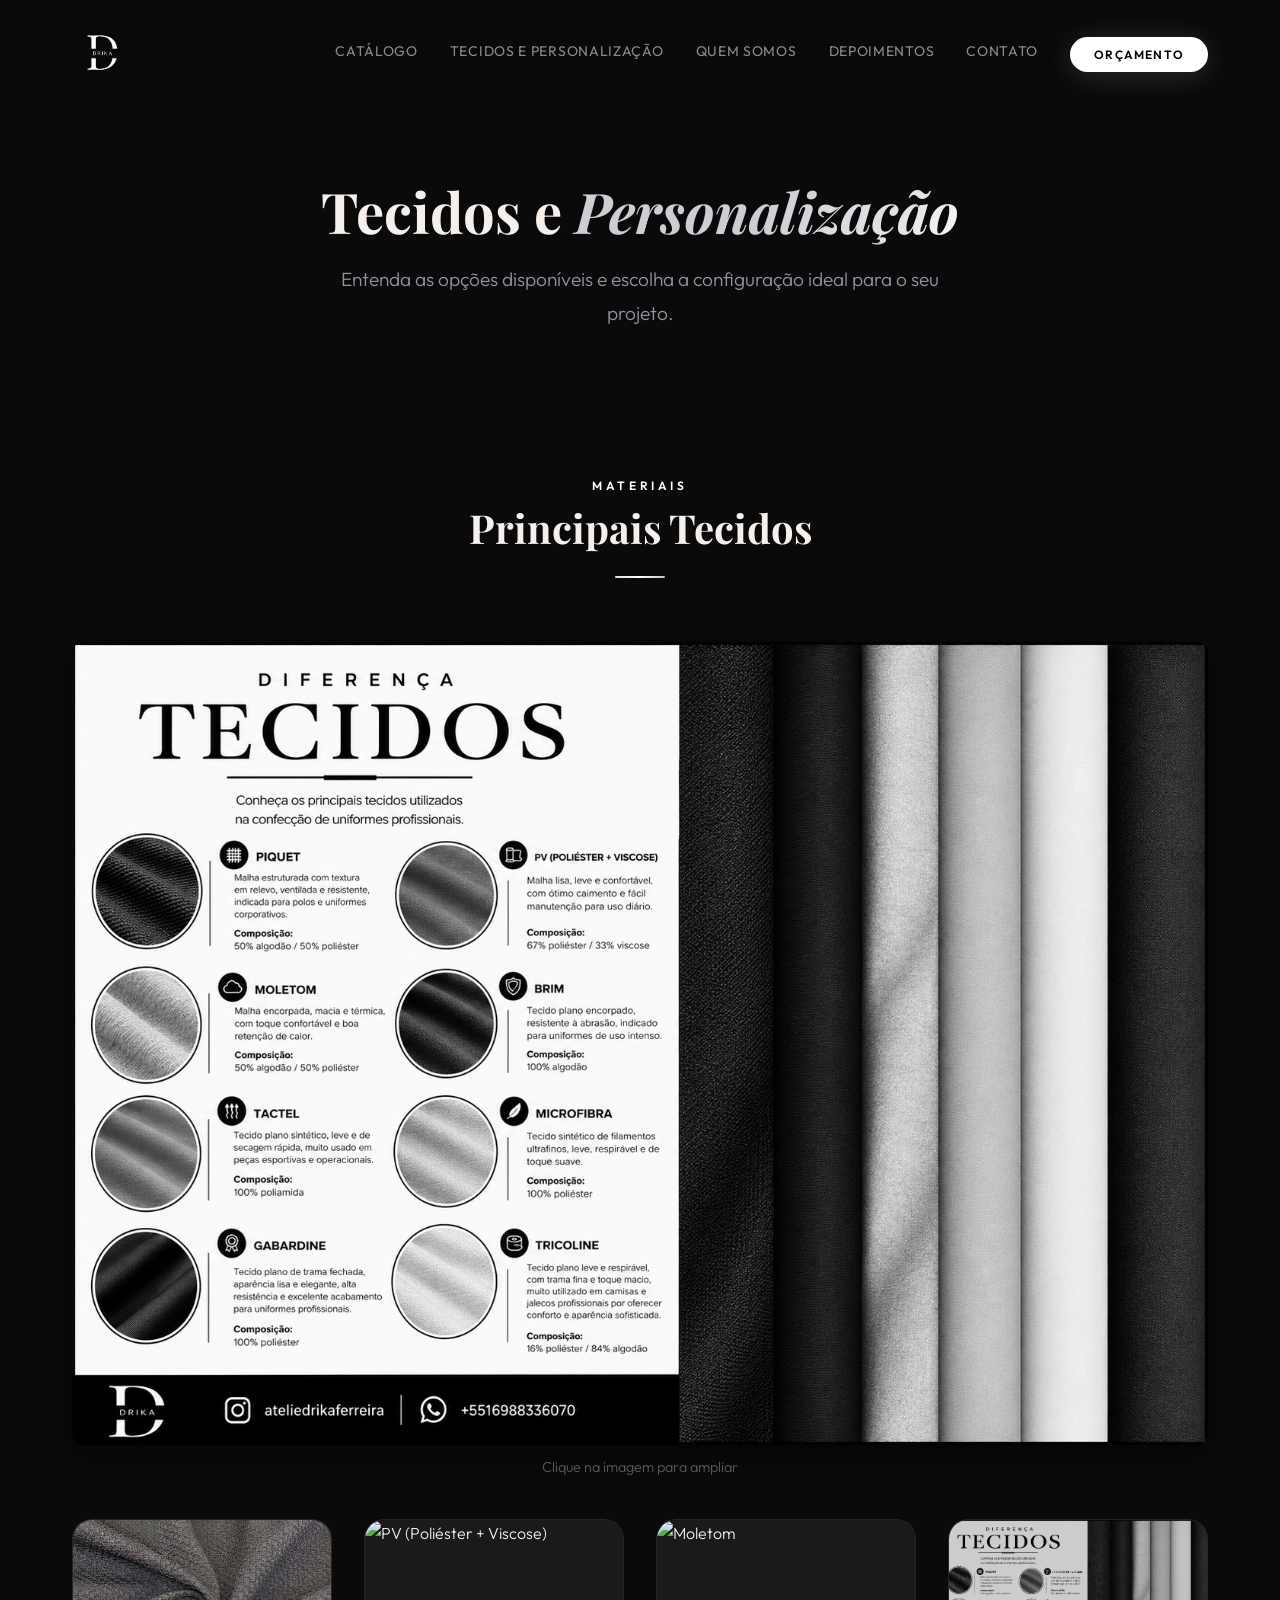
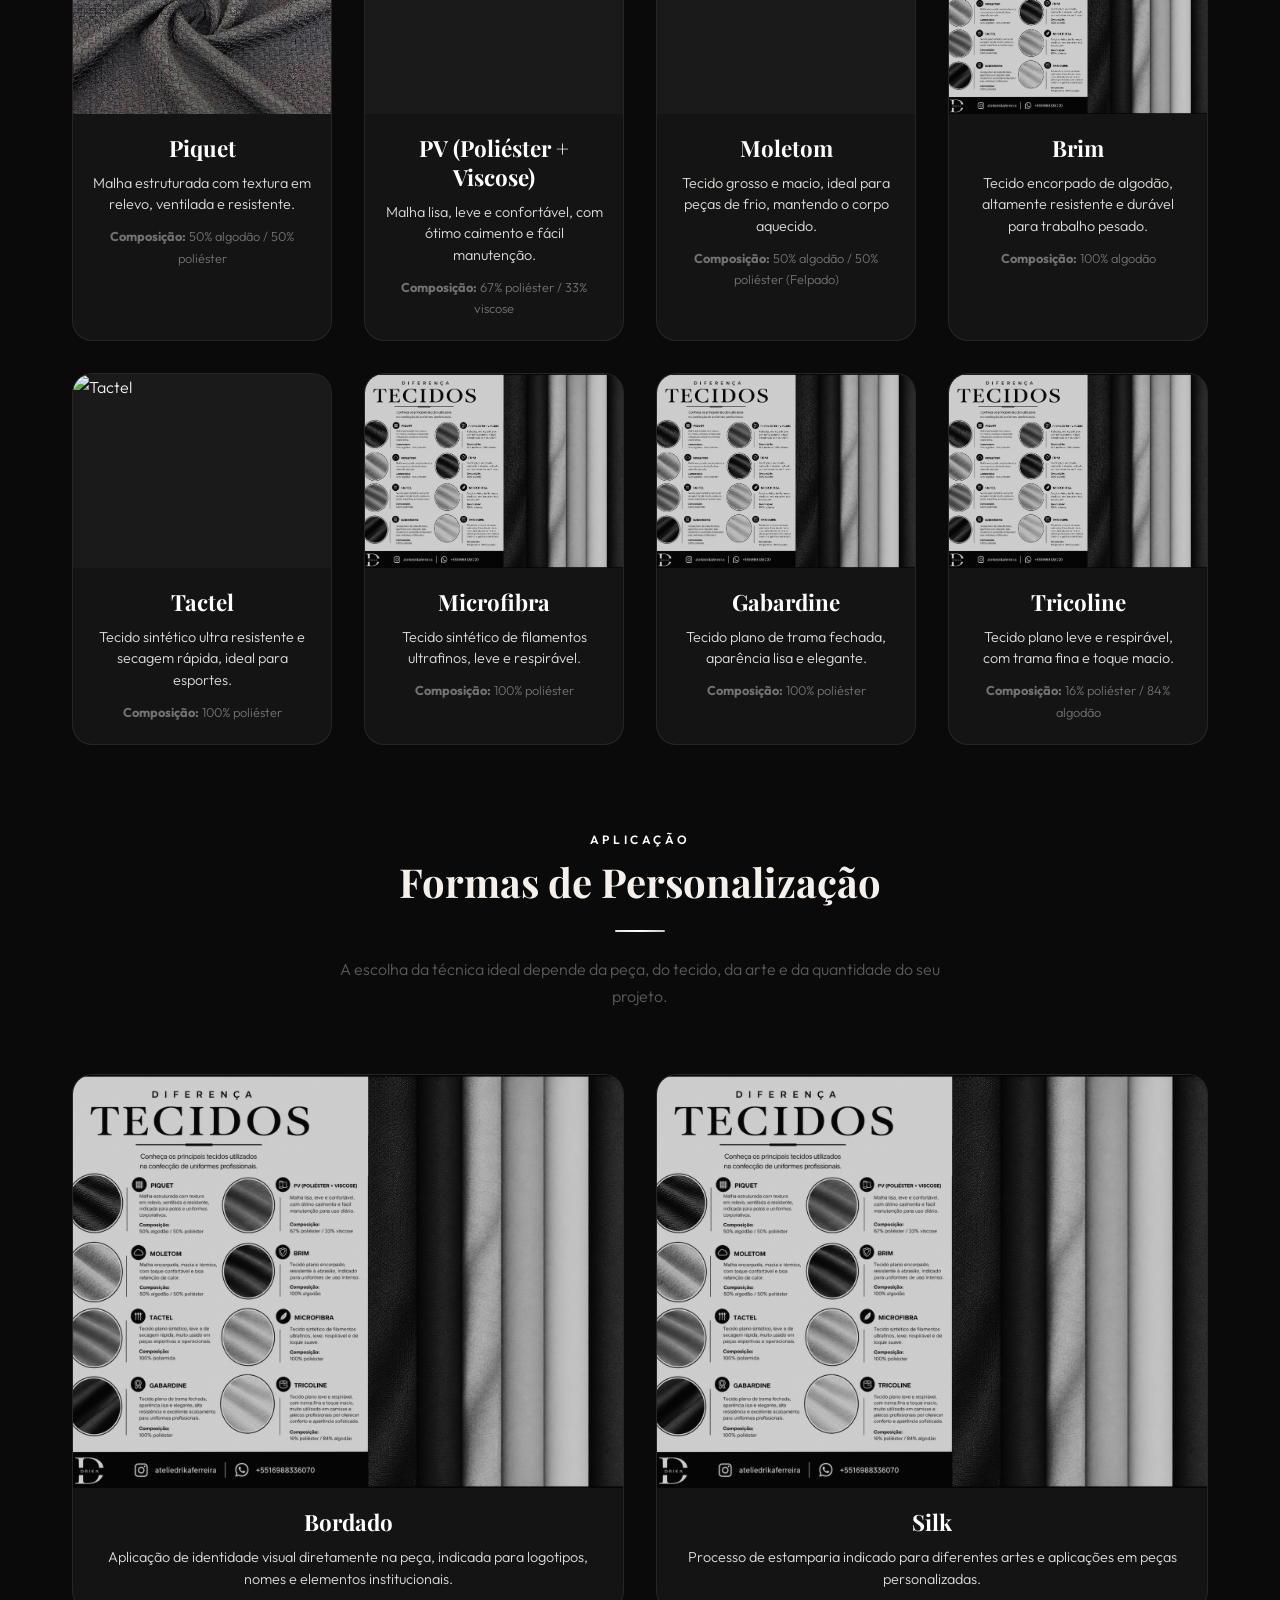
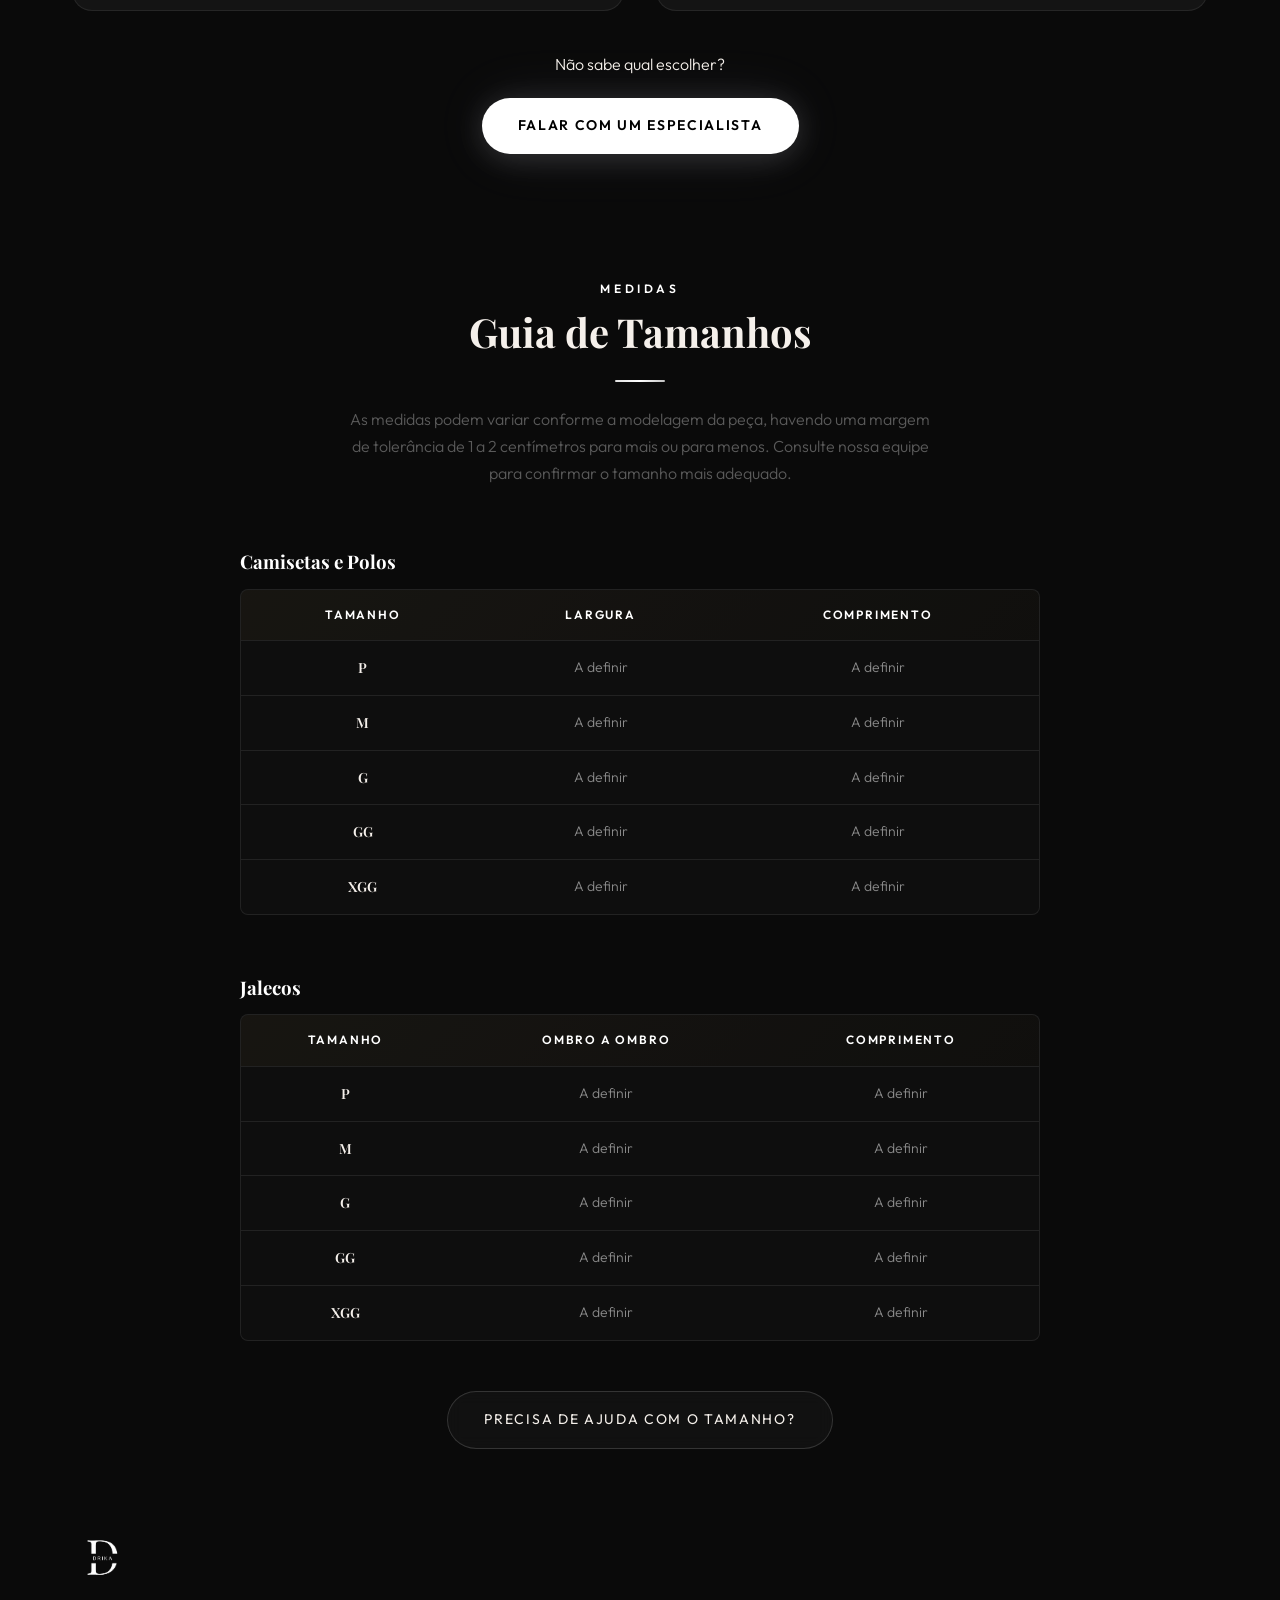
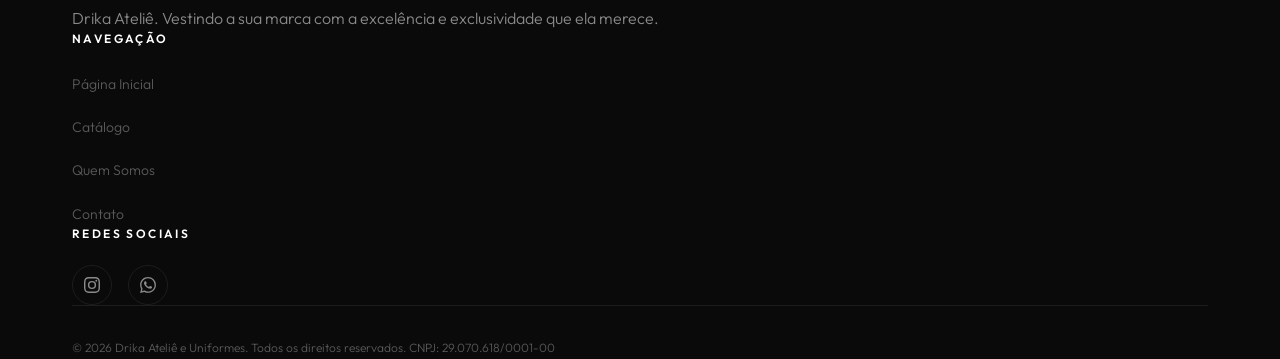
==== guia-de-tecidos.html @ 49926b54 "content: update fabric guide with actual images for moletom, piquet, malha, tactel" ====
﻿<!DOCTYPE html>
<html lang="pt-BR">
<head>
  <meta charset="UTF-8">
  <meta name="viewport" content="width=device-width, initial-scale=1.0">
  <title>Tecidos e Personalização | Drika Ateliê</title>
  <!-- SEO Meta Tags -->
  <meta name="robots" content="index, follow">
  <link rel="canonical" href="https://drika-six.vercel.app/guia-de-tecidos.html">
  <!-- Open Graph / Social -->
  <meta property="og:title" content="Guia de Tecidos | Drika Ateli� e Uniformes">
  <meta property="og:description" content="Conhe�a nossos materiais premium: Gabardine, Piquet, Malha e mais.">
  <meta property="og:type" content="website">
  <meta property="og:url" content="https://drika-six.vercel.app/guia-de-tecidos.html">
  <meta property="og:image" content="https://drika-six.vercel.app/images/logo-drika-transparent.png">
  
  <meta name="description" content="Conheça os nossos tecidos e as formas de personalização para o seu uniforme corporativo, escolar ou jaleco.">
  
  <link rel="preconnect" href="https://fonts.googleapis.com">
  <link rel="preconnect" href="https://fonts.gstatic.com" crossorigin>
  <link href="https://fonts.googleapis.com/css2?family=Outfit:wght@300;400;600&family=Playfair+Display:ital,wght@0,700;0,900;1,700&display=swap" rel="stylesheet">
  
  <link rel="stylesheet" href="style.css?v=16">
  <style>
    .feature-card {
      background: var(--bg-card);
      border: 1px solid var(--gray-border);
      border-radius: 12px;
      padding: 30px;
      margin-bottom: 20px;
      transition: transform 0.3s ease;
    }
    .feature-card:hover {
      transform: translateY(-5px);
      border-color: var(--gold-main);
    }
    .feature-card h3 {
      color: var(--gold-main);
      margin-bottom: 15px;
      font-size: 1.4rem;
    }
    .feature-card p {
      color: var(--text-color);
      line-height: 1.6;
      opacity: 0.9;
    }
    
    .size-table-container {
      overflow-x: auto;
      margin-bottom: 30px;
      background: rgba(255,255,255,0.02);
      border-radius: 8px;
      border: 1px solid var(--gray-border);
    }
    .size-table {
      width: 100%;
      border-collapse: collapse;
      min-width: 400px;
    }
    .size-table th, .size-table td {
      padding: 15px;
      text-align: center;
      border-bottom: 1px solid var(--gray-border);
    }
    .size-table th {
      color: var(--gold-main);
      font-weight: 600;
      background: rgba(0,0,0,0.2);
    }
    .size-table tr:last-child td {
      border-bottom: none;
    }
  </style>
</head>
<body class="page-quem-somos">

  <!-- NAVBAR -->
  <nav class="navbar" id="navbar" style="background: rgba(10, 10, 12, 0.95);">
    <div class="container">
      <a href="index.html" class="nav-logo" aria-label="Página Inicial Drika Ateliê">
        <img src="images/logo-drika-transparent.png" alt="Drika Ateliê Logo" style="height: 60px; object-fit: contain;">
      </a>
      
      <button class="nav-toggle" id="navToggle" aria-label="Abrir Menu" aria-expanded="false">
        <span></span><span></span><span></span>
      </button>

      <div class="nav-links" id="navMenu">
        <a href="index.html#catalogo">Catálogo</a>
        <a href="guia-de-tecidos.html" class="active">Tecidos e Personalização</a>
        <a href="quem-somos.html">Quem Somos</a>
        <a href="index.html#depoimentos">Depoimentos</a>
        <a href="#contato">Contato</a>
        <button type="button" class="nav-cta open-smart-quote" aria-label="Abrir Orçamento Inteligente">Orçamento</button>
      </div>
    </div>
  </nav>

  <!-- PAGE HEADER -->
  <header class="page-header" style="padding-top: 180px; padding-bottom: 80px; text-align: center; position: relative;">
    <div class="hero-bg-gradient" style="position: absolute; top: 0; left: 0; width: 100%; height: 100%; z-index: -1;"></div>
    <div class="container">
      <h1 class="hero-title" style="font-size: 3.5rem; margin-bottom: 20px;">Tecidos e <span class="gold-text" data-text="Personalização">Personalização</span></h1>
      <p class="hero-subtitle" style="max-width: 600px; margin: 0 auto; font-size: 1.2rem;">Entenda as opções disponíveis e escolha a configuração ideal para o seu projeto.</p>
    </div>
  </header>

  <!-- TECIDOS -->
  <section class="section" style="padding-top: 60px; padding-bottom: 40px;">
    <div class="container">
      <div class="section-header fade-in">
        <span class="section-label">Materiais</span>
        <h2 class="section-title">Principais Tecidos</h2>
        <div class="gold-line"></div>
      </div>
      
      <!-- Imagem Interativa dos Tecidos -->
      <div class="interactive-image-container fade-in" style="text-align: center; margin-bottom: 40px; cursor: zoom-in;" onclick="openLightbox('images/guia-de-tecidos.png')">
        <img src="images/guia-de-tecidos.png" alt="Catálogo de Tecidos Drika Ateliê" style="max-width: 100%; border-radius: 12px; box-shadow: 0 10px 30px rgba(0,0,0,0.5); transition: transform 0.3s ease;" onmouseover="this.style.transform='scale(1.02)'" onmouseout="this.style.transform='scale(1)'">
        <p style="color: var(--text-muted); font-size: 0.9rem; margin-top: 10px;">Clique na imagem para ampliar</p>
      </div>

      <!-- Fabric Details Modal -->
      <div id="fabricDetailsModal" class="lightbox-modal" style="display: none; position: fixed; z-index: 9999; top: 0; left: 0; width: 100%; height: 100%; background: rgba(0,0,0,0.85); align-items: center; justify-content: center; padding: 20px;">
        <div style="background: var(--bg-card); max-width: 800px; width: 100%; border-radius: 12px; display: flex; flex-direction: column; md:flex-row; overflow: hidden; position: relative;">
          <span style="position: absolute; top: 15px; right: 20px; color: var(--text-color); font-size: 30px; cursor: pointer; z-index: 10;" onclick="closeFabricDetails()">&times;</span>
          <div style="display: flex; flex-wrap: wrap;">
            <div style="flex: 1 1 300px;">
              <img id="fabricModalImg" src="images/piquet.jpg" alt="Detalhe do Tecido" style="width: 100%; height: 100%; object-fit: cover; min-height: 300px;">
            </div>
            <div style="flex: 1 1 300px; padding: 40px;">
              <h3 id="fabricModalTitle" style="color: var(--gold-main); font-size: 2rem; margin-bottom: 15px;">Piquet</h3>
              <p id="fabricModalDesc" style="color: var(--text-color); line-height: 1.6; margin-bottom: 15px;">
                O Piquet é um tecido de toque macio e muito confortável, conhecido por sua textura em relevo que forma pequenos losangos ou casas de abelha.
              </p>
              <ul id="fabricModalList" style="color: var(--text-color); margin-bottom: 20px; padding-left: 20px; line-height: 1.6;">
                <li><strong>Composição:</strong> Algodão e Poliéster (proporcionando frescor e durabilidade).</li>
                <li><strong>Indicação:</strong> Muito utilizado em camisas polo e uniformes corporativos.</li>
                <li><strong>Vantagens:</strong> Ótima transpiração, não amassa com facilidade e possui um caimento elegante.</li>
              </ul>
              <button id="fabricModalBtn" class="btn open-smart-quote" style="background: var(--gold-main); color: var(--bg-dark); border-radius: 30px; font-weight: bold; padding: 10px 20px; width: 100%;" data-product="Uniformes em Piquet" onclick="closeFabricDetails()">Solicitar Orçamento</button>
            </div>
          </div>
        </div>
      </div>

      <!-- Lightbox Modal -->
      <div id="lightboxModal" class="lightbox-modal" onclick="closeLightbox()" style="display: none; position: fixed; z-index: 9999; top: 0; left: 0; width: 100%; height: 100%; background: rgba(0,0,0,0.9); align-items: center; justify-content: center;">
        <span style="position: absolute; top: 20px; right: 40px; color: #fff; font-size: 40px; cursor: pointer;">&times;</span>
        <img id="lightboxImg" src="" style="max-width: 90%; max-height: 90%; border-radius: 8px; box-shadow: 0 0 20px rgba(255,255,255,0.1);">
      </div>

      <script>
                const fabricData = {
          'piquet': {
            title: 'Piquet',
            desc: 'Malha estruturada com textura em relevo, ventilada e resistente, indicada para polos e uniformes corporativos.',
            img: 'images/piquet.jpg',
            list: <li><strong>Composi��o:</strong> 50% algod�o / 50% poli�ster</li>,
            product: 'Uniformes em Piquet'
          },
          'pv': {
            title: 'PV (Poli�ster + Viscose)',
            desc: 'Malha lisa, leve e confort�vel, com �timo caimento e f�cil manuten��o para uso di�rio.',
            img: 'images/malha.jpg',
            list: <li><strong>Composi��o:</strong> 67% poli�ster / 33% viscose</li>,
            product: 'Uniformes em PV'
          },
          'moletom': {
            title: 'Moletom',
            desc: 'Malha encorpada, macia e t�rmica, com toque confort�vel e boa reten��o de calor.',
            img: 'images/moletom.jpg',
            list: <li><strong>Composi��o:</strong> 50% algod�o / 50% poli�ster</li>,
            product: 'Uniformes em Moletom'
          },
          'brim': {
            title: 'Brim',
            desc: 'Tecido plano encorpado, resistente � abras�o, indicado para uniformes de uso intenso.',
            img: 'images/guia-de-tecidos.png',
            list: <li><strong>Composi��o:</strong> 100% algod�o</li>,
            product: 'Uniformes em Brim'
          },
          'tactel': {
            title: 'Tactel',
            desc: 'Tecido plano sint�tico, leve e de secagem r�pida, muito usado em pe�as esportivas e operacionais.',
            img: 'images/tactel.jpg',
            list: <li><strong>Composi��o:</strong> 100% poliamida</li>,
            product: 'Uniformes em Tactel'
          },
          'microfibra': {
            title: 'Microfibra',
            desc: 'Tecido sint�tico de filamentos ultrafinos, leve, respir�vel e de toque suave.',
            img: 'images/guia-de-tecidos.png',
            list: <li><strong>Composi��o:</strong> 100% poli�ster</li>,
            product: 'Uniformes em Microfibra'
          },
          'gabardine': {
            title: 'Gabardine',
            desc: 'Tecido plano de trama fechada, apar�ncia lisa e elegante, alta resist�ncia e excelente acabamento para uniformes profissionais.',
            img: 'images/guia-de-tecidos.png',
            list: <li><strong>Composi��o:</strong> 100% poli�ster</li>,
            product: 'Uniformes em Gabardine'
          },
          'tricoline': {
            title: 'Tricoline',
            desc: 'Tecido plano leve e respir�vel, com trama fina e toque macio, muito utilizado em camisas e jalecos profissionais por oferecer conforto e apar�ncia sofisticada.',
            img: 'images/guia-de-tecidos.png',
            list: <li><strong>Composi��o:</strong> 16% poli�ster / 84% algod�o</li>,
            product: 'Uniformes em Tricoline'
          }
        };

        function openFabricDetails(id) {
          if (id && fabricData[id]) {
            const data = fabricData[id];
            document.getElementById('fabricModalImg').src = data.img;
            document.getElementById('fabricModalTitle').innerText = data.title;
            document.getElementById('fabricModalDesc').innerText = data.desc;
            document.getElementById('fabricModalList').innerHTML = data.list;
            document.getElementById('fabricModalBtn').setAttribute('data-product', data.product);
          }
          document.getElementById('fabricDetailsModal').style.display = 'flex';
          document.body.style.overflow = 'hidden';
        }
        function closeFabricDetails() {
          document.getElementById('fabricDetailsModal').style.display = 'none';
          document.body.style.overflow = '';
        }

        function openLightbox(src) {
          const lightbox = document.getElementById('lightboxModal');
          const img = document.getElementById('lightboxImg');
          img.src = src;
          lightbox.style.display = 'flex';
          document.body.style.overflow = 'hidden';
        }
        function closeLightbox() {
          const lightbox = document.getElementById('lightboxModal');
          lightbox.style.display = 'none';
          document.body.style.overflow = '';
        }
        // Close on Escape key
        window.addEventListener('keydown', (e) => {
          if (e.key === 'Escape') {
             closeLightbox();
             closeFabricDetails();
          }
        });
      </script>
      
            <div class="product-grid" style="grid-template-columns: repeat(auto-fit, minmax(250px, 1fr));">
        <div class="product-card fade-in" style="cursor: pointer; border: 1px solid var(--gray-border); background: var(--bg-card); transition: transform 0.3s ease, border-color 0.3s ease;" onmouseover="this.style.transform='translateY(-5px)'; this.style.borderColor='var(--gold-main)';" onmouseout="this.style.transform='translateY(0)'; this.style.borderColor='rgba(255, 255, 255, 0.05)';" onclick="openFabricDetails('piquet')">
          <div class="product-card-image" style="aspect-ratio: 4/3; background: #1a1a1a;">
            <img loading="lazy" src="images/piquet.jpg" alt="Piquet" style="opacity: 1; width: 100%; height: 100%; object-fit: cover;">
          </div>
          <div class="product-card-content" style="text-align: center; padding: 20px;">
            <h3 class="product-card-name" style="color: var(--gold-main); font-size: 1.4rem; margin-bottom: 10px;">Piquet</h3>
            <p style="color: var(--text-color); opacity: 0.9; font-size: 0.9rem; line-height: 1.5;">Malha estruturada com textura em relevo, ventilada e resistente.</p>
            <p style="margin-top: 10px; font-size: 0.8em; opacity: 0.8;"><strong>Composição:</strong> 50% algodão / 50% poliéster</p>
          </div>
        </div>
        <div class="product-card fade-in" style="cursor: pointer; border: 1px solid var(--gray-border); background: var(--bg-card); transition: transform 0.3s ease, border-color 0.3s ease;" onmouseover="this.style.transform='translateY(-5px)'; this.style.borderColor='var(--gold-main)';" onmouseout="this.style.transform='translateY(0)'; this.style.borderColor='rgba(255, 255, 255, 0.05)';" onclick="openFabricDetails('pv')">
          <div class="product-card-image" style="aspect-ratio: 4/3; background: #1a1a1a;">
            <img loading="lazy" src="images/malha.jpg" alt="PV (Poliéster + Viscose)" style="opacity: 1; width: 100%; height: 100%; object-fit: cover;">
          </div>
          <div class="product-card-content" style="text-align: center; padding: 20px;">
            <h3 class="product-card-name" style="color: var(--gold-main); font-size: 1.4rem; margin-bottom: 10px;">PV (Poliéster + Viscose)</h3>
            <p style="color: var(--text-color); opacity: 0.9; font-size: 0.9rem; line-height: 1.5;">Malha lisa, leve e confortável, com ótimo caimento e fácil manutenção.</p>
            <p style="margin-top: 10px; font-size: 0.8em; opacity: 0.8;"><strong>Composição:</strong> 67% poliéster / 33% viscose</p>
          </div>
        </div>
        <div class="product-card fade-in" style="cursor: pointer; border: 1px solid var(--gray-border); background: var(--bg-card); transition: transform 0.3s ease, border-color 0.3s ease;" onmouseover="this.style.transform='translateY(-5px)'; this.style.borderColor='var(--gold-main)';" onmouseout="this.style.transform='translateY(0)'; this.style.borderColor='rgba(255, 255, 255, 0.05)';" onclick="openFabricDetails('moletom')">
          <div class="product-card-image" style="aspect-ratio: 4/3; background: #1a1a1a;">
            <img loading="lazy" src="images/moletom.jpg" alt="Moletom" style="opacity: 1; width: 100%; height: 100%; object-fit: cover;">
          </div>
          <div class="product-card-content" style="text-align: center; padding: 20px;">
            <h3 class="product-card-name" style="color: var(--gold-main); font-size: 1.4rem; margin-bottom: 10px;">Moletom</h3>
            <p style="color: var(--text-color); opacity: 0.9; font-size: 0.9rem; line-height: 1.5;">Tecido grosso e macio, ideal para peças de frio, mantendo o corpo aquecido.</p>
            <p style="margin-top: 10px; font-size: 0.8em; opacity: 0.8;"><strong>Composição:</strong> 50% algodão / 50% poliéster (Felpado)</p>
          </div>
        </div>
        <div class="product-card fade-in" style="cursor: pointer; border: 1px solid var(--gray-border); background: var(--bg-card); transition: transform 0.3s ease, border-color 0.3s ease;" onmouseover="this.style.transform='translateY(-5px)'; this.style.borderColor='var(--gold-main)';" onmouseout="this.style.transform='translateY(0)'; this.style.borderColor='rgba(255, 255, 255, 0.05)';" onclick="openFabricDetails('brim')">
          <div class="product-card-image" style="aspect-ratio: 4/3; background: #1a1a1a;">
            <img loading="lazy" src="images/guia-de-tecidos.png" alt="Brim" style="opacity: 0.8; filter: grayscale(100%); width: 100%; height: 100%; object-fit: cover;">
          </div>
          <div class="product-card-content" style="text-align: center; padding: 20px;">
            <h3 class="product-card-name" style="color: var(--gold-main); font-size: 1.4rem; margin-bottom: 10px;">Brim</h3>
            <p style="color: var(--text-color); opacity: 0.9; font-size: 0.9rem; line-height: 1.5;">Tecido encorpado de algodão, altamente resistente e durável para trabalho pesado.</p>
            <p style="margin-top: 10px; font-size: 0.8em; opacity: 0.8;"><strong>Composição:</strong> 100% algodão</p>
          </div>
        </div>
        <div class="product-card fade-in" style="cursor: pointer; border: 1px solid var(--gray-border); background: var(--bg-card); transition: transform 0.3s ease, border-color 0.3s ease;" onmouseover="this.style.transform='translateY(-5px)'; this.style.borderColor='var(--gold-main)';" onmouseout="this.style.transform='translateY(0)'; this.style.borderColor='rgba(255, 255, 255, 0.05)';" onclick="openFabricDetails('tactel')">
          <div class="product-card-image" style="aspect-ratio: 4/3; background: #1a1a1a;">
            <img loading="lazy" src="images/tactel.jpg" alt="Tactel" style="opacity: 1; width: 100%; height: 100%; object-fit: cover;">
          </div>
          <div class="product-card-content" style="text-align: center; padding: 20px;">
            <h3 class="product-card-name" style="color: var(--gold-main); font-size: 1.4rem; margin-bottom: 10px;">Tactel</h3>
            <p style="color: var(--text-color); opacity: 0.9; font-size: 0.9rem; line-height: 1.5;">Tecido sintético ultra resistente e secagem rápida, ideal para esportes.</p>
            <p style="margin-top: 10px; font-size: 0.8em; opacity: 0.8;"><strong>Composição:</strong> 100% poliéster</p>
          </div>
        </div>
        <div class="product-card fade-in" style="cursor: pointer; border: 1px solid var(--gray-border); background: var(--bg-card); transition: transform 0.3s ease, border-color 0.3s ease;" onmouseover="this.style.transform='translateY(-5px)'; this.style.borderColor='var(--gold-main)';" onmouseout="this.style.transform='translateY(0)'; this.style.borderColor='rgba(255, 255, 255, 0.05)';" onclick="openFabricDetails('microfibra')">
          <div class="product-card-image" style="aspect-ratio: 4/3; background: #1a1a1a;">
            <img loading="lazy" src="images/guia-de-tecidos.png" alt="Microfibra" style="opacity: 0.8; filter: grayscale(100%); width: 100%; height: 100%; object-fit: cover;">
          </div>
          <div class="product-card-content" style="text-align: center; padding: 20px;">
            <h3 class="product-card-name" style="color: var(--gold-main); font-size: 1.4rem; margin-bottom: 10px;">Microfibra</h3>
            <p style="color: var(--text-color); opacity: 0.9; font-size: 0.9rem; line-height: 1.5;">Tecido sintético de filamentos ultrafinos, leve e respirável.</p>
            <p style="margin-top: 10px; font-size: 0.8em; opacity: 0.8;"><strong>Composição:</strong> 100% poliéster</p>
          </div>
        </div>
        <div class="product-card fade-in" style="cursor: pointer; border: 1px solid var(--gray-border); background: var(--bg-card); transition: transform 0.3s ease, border-color 0.3s ease;" onmouseover="this.style.transform='translateY(-5px)'; this.style.borderColor='var(--gold-main)';" onmouseout="this.style.transform='translateY(0)'; this.style.borderColor='rgba(255, 255, 255, 0.05)';" onclick="openFabricDetails('gabardine')">
          <div class="product-card-image" style="aspect-ratio: 4/3; background: #1a1a1a;">
            <img loading="lazy" src="images/guia-de-tecidos.png" alt="Gabardine" style="opacity: 0.8; filter: grayscale(100%); width: 100%; height: 100%; object-fit: cover;">
          </div>
          <div class="product-card-content" style="text-align: center; padding: 20px;">
            <h3 class="product-card-name" style="color: var(--gold-main); font-size: 1.4rem; margin-bottom: 10px;">Gabardine</h3>
            <p style="color: var(--text-color); opacity: 0.9; font-size: 0.9rem; line-height: 1.5;">Tecido plano de trama fechada, aparência lisa e elegante.</p>
            <p style="margin-top: 10px; font-size: 0.8em; opacity: 0.8;"><strong>Composição:</strong> 100% poliéster</p>
          </div>
        </div>
        <div class="product-card fade-in" style="cursor: pointer; border: 1px solid var(--gray-border); background: var(--bg-card); transition: transform 0.3s ease, border-color 0.3s ease;" onmouseover="this.style.transform='translateY(-5px)'; this.style.borderColor='var(--gold-main)';" onmouseout="this.style.transform='translateY(0)'; this.style.borderColor='rgba(255, 255, 255, 0.05)';" onclick="openFabricDetails('tricoline')">
          <div class="product-card-image" style="aspect-ratio: 4/3; background: #1a1a1a;">
            <img loading="lazy" src="images/guia-de-tecidos.png" alt="Tricoline" style="opacity: 0.8; filter: grayscale(100%); width: 100%; height: 100%; object-fit: cover;">
          </div>
          <div class="product-card-content" style="text-align: center; padding: 20px;">
            <h3 class="product-card-name" style="color: var(--gold-main); font-size: 1.4rem; margin-bottom: 10px;">Tricoline</h3>
            <p style="color: var(--text-color); opacity: 0.9; font-size: 0.9rem; line-height: 1.5;">Tecido plano leve e respirável, com trama fina e toque macio.</p>
            <p style="margin-top: 10px; font-size: 0.8em; opacity: 0.8;"><strong>Composição:</strong> 16% poliéster / 84% algodão</p>
          </div>
        </div>
      </div>
    </div>
  </section>

  <!-- FORMAS DE PERSONALIZAÇÃO -->
  <section class="section" style="padding-top: 40px; padding-bottom: 60px; background: rgba(255,255,255,0.01);">
    <div class="container">
      <div class="section-header fade-in">
        <span class="section-label">Aplicação</span>
        <h2 class="section-title">Formas de Personalização</h2>
        <div class="gold-line"></div>
        <p style="color: var(--text-muted); max-width: 600px; margin: 20px auto 0;">A escolha da técnica ideal depende da peça, do tecido, da arte e da quantidade do seu projeto.</p>
      </div>
      
      <div class="product-grid" style="grid-template-columns: repeat(auto-fit, minmax(250px, 1fr));">
        <div class="product-card fade-in" style="border: 1px solid var(--gray-border); background: var(--bg-card);">
          <div class="product-card-image" style="aspect-ratio: 4/3; background: #1a1a1a;">
            <img loading="lazy" src="images/guia-de-tecidos.png" alt="Bordado" style="opacity: 0.8; filter: grayscale(100%);">
          </div>
          <div class="product-card-content" style="text-align: center; padding: 20px;">
            <h3 class="product-card-name" style="color: var(--gold-main); font-size: 1.4rem; margin-bottom: 10px;">Bordado</h3>
            <p style="color: var(--text-color); opacity: 0.9; font-size: 0.9rem; line-height: 1.5;">Aplicação de identidade visual diretamente na peça, indicada para logotipos, nomes e elementos institucionais.</p>
          </div>
        </div>
        <div class="product-card fade-in" style="border: 1px solid var(--gray-border); background: var(--bg-card);">
          <div class="product-card-image" style="aspect-ratio: 4/3; background: #1a1a1a;">
            <img loading="lazy" src="images/guia-de-tecidos.png" alt="Silk" style="opacity: 0.8; filter: grayscale(100%);">
          </div>
          <div class="product-card-content" style="text-align: center; padding: 20px;">
            <h3 class="product-card-name" style="color: var(--gold-main); font-size: 1.4rem; margin-bottom: 10px;">Silk</h3>
            <p style="color: var(--text-color); opacity: 0.9; font-size: 0.9rem; line-height: 1.5;">Processo de estamparia indicado para diferentes artes e aplicações em peças personalizadas.</p>
          </div>
        </div>
        
      </div>
      
      <div class="text-center fade-in" style="margin-top: 40px; text-align: center;">
        <p style="margin-bottom: 20px; color: var(--text-color);">Não sabe qual escolher?</p>
        <a href="https://wa.me/5516988336070?text=Olá,%20tenho%20dúvidas%20sobre%20qual%20tecido%20ou%20personalização%20escolher%20para%20meu%20uniforme." target="_blank" class="btn-primary">Falar com um especialista</a>
      </div>
    </div>
  </section>

  <!-- GUIA DE TAMANHOS -->
  <section class="section" style="padding-top: 60px; padding-bottom: 80px;">
    <div class="container">
      <div class="section-header fade-in">
        <span class="section-label">Medidas</span>
        <h2 class="section-title">Guia de Tamanhos</h2>
        <div class="gold-line"></div>
        <p style="color: var(--text-muted); max-width: 600px; margin: 20px auto 0;">As medidas podem variar conforme a modelagem da peça, havendo uma margem de tolerância de 1 a 2 centímetros para mais ou para menos. Consulte nossa equipe para confirmar o tamanho mais adequado.</p>
      </div>
      
      <div class="product-grid" style="grid-template-columns: 1fr; max-width: 800px; margin: 0 auto;">
        
        <div class="fade-in">
          <h3 style="color: var(--gold-main); margin-bottom: 15px;">Camisetas e Polos</h3>
          <div class="size-table-container">
            <table class="size-table">
              <thead>
                <tr>
                  <th scope="col">Tamanho</th>
                  <th scope="col">Largura</th>
                  <th scope="col">Comprimento</th>
                </tr>
              </thead>
              <tbody>
                <tr><td>P</td><td>A definir</td><td>A definir</td></tr>
                <tr><td>M</td><td>A definir</td><td>A definir</td></tr>
                <tr><td>G</td><td>A definir</td><td>A definir</td></tr>
                <tr><td>GG</td><td>A definir</td><td>A definir</td></tr>
                <tr><td>XGG</td><td>A definir</td><td>A definir</td></tr>
              </tbody>
            </table>
          </div>
        </div>

        <div class="fade-in">
          <h3 style="color: var(--gold-main); margin-bottom: 15px;">Jalecos</h3>
          <div class="size-table-container">
            <table class="size-table">
              <thead>
                <tr>
                  <th scope="col">Tamanho</th>
                  <th scope="col">Ombro a Ombro</th>
                  <th scope="col">Comprimento</th>
                </tr>
              </thead>
              <tbody>
                <tr><td>P</td><td>A definir</td><td>A definir</td></tr>
                <tr><td>M</td><td>A definir</td><td>A definir</td></tr>
                <tr><td>G</td><td>A definir</td><td>A definir</td></tr>
                <tr><td>GG</td><td>A definir</td><td>A definir</td></tr>
                <tr><td>XGG</td><td>A definir</td><td>A definir</td></tr>
              </tbody>
            </table>
          </div>
        </div>

      </div>

      <div class="text-center fade-in" style="margin-top: 20px; text-align: center;">
        <a href="https://wa.me/5516988336070?text=Olá,%20preciso%20de%20ajuda%20para%20confirmar%20os%20tamanhos." target="_blank" class="btn-secondary">Precisa de ajuda com o tamanho?</a>
      </div>

    </div>
  </section>

  <!-- FOOTER -->
  <footer class="footer" id="contato">
    <div class="container">
      <div class="footer-top">
        <div class="footer-brand">
          <img src="images/logo-drika-transparent.png" alt="Drika Ateliê" style="height: 60px; object-fit: contain; margin-bottom: 1rem;">
          <p>Drika Ateliê. Vestindo a sua marca com a excelência e exclusividade que ela merece.</p>
        </div>
        <div class="footer-links">
          <h4>Navegação</h4>
          <ul>
            <li><a href="index.html">Página Inicial</a></li>
            <li><a href="index.html#catalogo">Catálogo</a></li>
            <li><a href="quem-somos.html">Quem Somos</a></li>
            <li><a href="#contato">Contato</a></li>
          </ul>
        </div>
        <div class="footer-social">
          <h4>Redes Sociais</h4>
          <div class="footer-social-icons">
            <a href="https://instagram.com/ateliedrikaferreira" target="_blank" class="footer-social-icon" aria-label="Instagram">
              <svg viewBox="0 0 24 24"><path d="M12 2.163c3.204 0 3.584.012 4.85.07 3.252.148 4.771 1.691 4.919 4.919.058 1.265.069 1.645.069 4.849 0 3.205-.012 3.584-.069 4.849-.149 3.225-1.664 4.771-4.919 4.919-1.266.058-1.644.07-4.85.07-3.204 0-3.584-.012-4.849-.07-3.26-.149-4.771-1.699-4.919-4.92-.058-1.265-.07-1.644-.07-4.849 0-3.204.013-3.583.07-4.849.149-3.227 1.664-4.771 4.919-4.919 1.266-.057 1.645-.069 4.849-.069zM12 0C8.741 0 8.333.014 7.053.072 2.695.272.273 2.69.073 7.052.014 8.333 0 8.741 0 12c0 3.259.014 3.668.072 4.948.2 4.358 2.618 6.78 6.98 6.98C8.333 23.986 8.741 24 12 24c3.259 0 3.668-.014 4.948-.072 4.354-.2 6.782-2.618 6.979-6.98.059-1.28.073-1.689.073-4.948 0-3.259-.014-3.667-.072-4.947-.196-4.354-2.617-6.78-6.979-6.98C15.668.014 15.259 0 12 0zm0 5.838a6.162 6.162 0 100 12.324 6.162 6.162 0 000-12.324zM12 16a4 4 0 110-8 4 4 0 010 8zm6.406-11.845a1.44 1.44 0 100 2.881 1.44 1.44 0 000-2.881z"/></svg>
            </a>
            <a href="https://wa.me/5516988336070" target="_blank" class="footer-social-icon" aria-label="WhatsApp">
              <svg viewBox="0 0 24 24"><path d="M17.472 14.382c-.297-.149-1.758-.867-2.03-.967-.273-.099-.471-.148-.67.15-.197.297-.767.966-.94 1.164-.173.199-.347.223-.644.075-.297-.15-1.255-.463-2.39-1.475-.888-.788-1.487-1.761-1.663-2.059-.173-.297-.018-.458.13-.606.134-.133.298-.347.446-.52.149-.174.198-.298.298-.497.099-.198.05-.371-.025-.52-.075-.149-.669-1.612-.916-2.207-.242-.579-.487-.5-.669-.51a12.8 12.8 0 0 0-.57-.01c-.198 0-.52.074-.792.372-.272.297-1.04 1.016-1.04 2.479 0 1.462 1.065 2.875 1.213 3.074.149.198 2.096 3.2 5.077 4.487.709.306 1.262.489 1.694.625.712.227 1.36.195 1.871.118.571-.085 1.758-.719 2.006-1.413.248-.694.248-1.289.173-1.413-.074-.124-.272-.198-.57-.347m-5.421 7.403h-.004a9.87 9.87 0 0 1-5.031-1.378l-.361-.214-3.741.982.998-3.648-.235-.374a9.86 9.86 0 0 1-1.51-5.26c.001-5.45 4.436-9.884 9.888-9.884 2.64 0 5.122 1.03 6.988 2.898a9.825 9.825 0 0 1 2.893 6.994c-.003 5.45-4.437 9.884-9.885 9.884m8.413-18.297A11.815 11.815 0 0 0 12.05 0C5.495 0 .16 5.335.157 11.892c0 2.096.547 4.142 1.588 5.945L.057 24l6.305-1.654a11.882 11.882 0 0 0 5.683 1.448h.005c6.554 0 11.89-5.335 11.893-11.893a11.821 11.821 0 0 0-3.48-8.413Z"/></svg>
            </a>
          </div>
        </div>
      </div>
      <div class="footer-bottom">
        <p>&copy; <script>document.write(new Date().getFullYear())</script> Drika Ateliê e Uniformes. Todos os direitos reservados. CNPJ: 29.070.618/0001-00</p>
      </div>
    </div>
  </footer>

  <!-- WHATSAPP FLOAT -->
  <div class="whatsapp-float" id="whatsappFloat">
    <div class="whatsapp-tooltip">Fale com a gente!</div>
    <a href="https://wa.me/5516988336070?text=Olá,%20acessei%20o%20site%20e%20gostaria%20de%20atendimento!" target="_blank" class="whatsapp-btn" aria-label="Falar no WhatsApp">
      <svg viewBox="0 0 24 24"><path d="M17.472 14.382c-.297-.149-1.758-.867-2.03-.967-.273-.099-.471-.148-.67.15-.197.297-.767.966-.94 1.164-.173.199-.347.223-.644.075-.297-.15-1.255-.463-2.39-1.475-.888-.788-1.487-1.761-1.663-2.059-.173-.297-.018-.458.13-.606.134-.133.298-.347.446-.52.149-.174.198-.298.298-.497.099-.198.05-.371-.025-.52-.075-.149-.669-1.612-.916-2.207-.242-.579-.487-.5-.669-.51a12.8 12.8 0 0 0-.57-.01c-.198 0-.52.074-.792.372-.272.297-1.04 1.016-1.04 2.479 0 1.462 1.065 2.875 1.213 3.074.149.198 2.096 3.2 5.077 4.487.709.306 1.262.489 1.694.625.712.227 1.36.195 1.871.118.571-.085 1.758-.719 2.006-1.413.248-.694.248-1.289.173-1.413-.074-.124-.272-.198-.57-.347m-5.421 7.403h-.004a9.87 9.87 0 0 1-5.031-1.378l-.361-.214-3.741.982.998-3.648-.235-.374a9.86 9.86 0 0 1-1.51-5.26c.001-5.45 4.436-9.884 9.888-9.884 2.64 0 5.122 1.03 6.988 2.898a9.825 9.825 0 0 1 2.893 6.994c-.003 5.45-4.437 9.884-9.885 9.884m8.413-18.297A11.815 11.815 0 0 0 12.05 0C5.495 0 .16 5.335.157 11.892c0 2.096.547 4.142 1.588 5.945L.057 24l6.305-1.654a11.882 11.882 0 0 0 5.683 1.448h.005c6.554 0 11.89-5.335 11.893-11.893a11.821 11.821 0 0 0-3.48-8.413Z"/></svg>
    </a>
  </div>

  <!-- Quote Modal -->
  <div class="quote-modal-overlay" id="quoteModalOverlay">
    <div class="quote-modal-box" style="position:relative;">
      <button type="button" class="quote-modal-close" id="quoteModalClose">&times;</button>
      <h2>Solicitar Orçamento</h2>
      <form id="quoteFormSimple">
        <div class="quote-form-row">
          <div class="quote-form-group">
            <label for="qName">Nome</label>
            <input type="text" id="qName" placeholder="Seu nome">
          </div>
          <div class="quote-form-group">
            <label for="qWhatsApp">WhatsApp</label>
            <input type="tel" id="qWhatsApp" placeholder="(00) 00000-0000">
          </div>
        </div>
        <div class="quote-form-group">
          <label for="qEmail">E-mail</label>
          <input type="email" id="qEmail" placeholder="seu@email.com">
        </div>
        <div class="quote-form-row">
          <div class="quote-form-group">
            <label for="qType">Tipo de cliente</label>
            <select id="qType">
              <option value="">Selecione</option>
              <option value="Pessoa Física">Pessoa Física</option>
              <option value="Empresa">Empresa</option>
              <option value="Escola">Escola</option>
              <option value="Profissional">Profissional</option>
              <option value="Evento">Evento</option>
              <option value="Outro">Outro</option>
            </select>
          </div>
          <div class="quote-form-group">
            <label for="qCompany">Empresa <small style="color:var(--text-muted);">(opcional)</small></label>
            <input type="text" id="qCompany" placeholder="Nome da empresa">
          </div>
        </div>
        <div class="quote-form-group">
          <label for="qProduct">Produto de interesse</label>
          <input type="text" id="qProduct" placeholder="Ex: Polo bordada, Jaleco, Kit Terceirão...">
        </div>
        <div class="quote-form-row">
          <div class="quote-form-group">
            <label for="qQty">Quantidade aproximada</label>
            <input type="text" id="qQty" placeholder="Ex: 10 peças">
          </div>
          <div class="quote-form-group">
            <label for="qCustom">Personalização</label>
            <input type="text" id="qCustom" placeholder="Bordado, silk...">
          </div>
        </div>
        <div class="quote-form-group">
          <label for="qMessage">Mensagem</label>
          <textarea id="qMessage" placeholder="Conte mais detalhes sobre o que precisa..."></textarea>
        </div>
        <button type="submit" class="quote-form-submit">
          <svg width="18" height="18" viewBox="0 0 24 24" fill="currentColor"><path d="M17.472 14.382c-.297-.149-1.758-.867-2.03-.967-.273-.099-.471-.148-.67.15-.197.297-.767.966-.94 1.164-.173.199-.347.223-.644.075-.297-.15-1.255-.463-2.39-1.475-.888-.788-1.487-1.761-1.663-2.059-.173-.297-.018-.458.13-.606.134-.133.298-.347.446-.52.149-.174.198-.298.298-.497.099-.198.05-.371-.025-.52-.075-.149-.669-1.612-.916-2.207-.242-.579-.487-.5-.669-.51a12.8 12.8 0 0 0-.57-.01c-.198 0-.52.074-.792.372-.272.297-1.04 1.016-1.04 2.479 0 1.462 1.065 2.875 1.213 3.074.149.198 2.096 3.2 5.077 4.487.709.306 1.262.489 1.694.625.712.227 1.36.195 1.871.118.571-.085 1.758-.719 2.006-1.413.248-.694.248-1.289.173-1.413-.074-.124-.272-.198-.57-.347m-5.421 7.403h-.004a9.87 9.87 0 0 1-5.031-1.378l-.361-.214-3.741.982.998-3.648-.235-.374a9.86 9.86 0 0 1-1.51-5.26c.001-5.45 4.436-9.884 9.888-9.884 2.64 0 5.122 1.03 6.988 2.898a9.825 9.825 0 0 1 2.893 6.994c-.003 5.45-4.437 9.884-9.885 9.884m8.413-18.297A11.815 11.815 0 0 0 12.05 0C5.495 0 .16 5.335.157 11.892c0 2.096.547 4.142 1.588 5.945L.057 24l6.305-1.654a11.882 11.882 0 0 0 5.683 1.448h.005c6.554 0 11.89-5.335 11.893-11.893a11.821 11.821 0 0 0-3.48-8.413Z"/></svg>
          Enviar pelo WhatsApp
        </button>
      </form>
    </div>
  </div>

  <script src="https://cdnjs.cloudflare.com/ajax/libs/animejs/3.2.1/anime.min.js"></script>
  <script src="script.js?v=5"></script>
</body>
</html>
---- style.css ----
﻿:root { color-scheme: dark; }
/* ============================================================
   DRIKA ATELIÃŠ â€” Virtual Store Design System v2
   Refined layout, placeholder product cards, text-only logo
   ============================================================ */

:root {
  --bg-primary: #0A0A0A;
  --bg-secondary: #111111;
  --bg-card: #141414;
  --bg-card-hover: #1A1A1A;
  --bg-glass: rgba(20, 20, 20, 0.85);

  /* Gold replaced by White/Silver */
  --gold: #FFFFFF;
  --gold-light: #FAFAFA;
  --gold-dark: #D0D0D0;
  --gold-gradient: linear-gradient(135deg, #E0E0E0 0%, #FFFFFF 50%, #C0C0C0 100%);
  --gold-text-gradient: linear-gradient(135deg, #FFFFFF, #E0E0E0, #D0D0D0);

  --red: #C41E3A;
  --green-whatsapp: #25D366;

  --white: #F5F0EB;
  --white-pure: #FFFFFF;
  --gray: #8A8A8A;
  --gray-light: #B0B0B0;
  --gray-dark: #3A3A3A;
  --gray-border: rgba(255, 255, 255, 0.08);

  --text-primary: #F5F0EB;
  --text-secondary: #8A8A8A;
  --text-muted: #5A5A5A;

  --font-display: 'Playfair Display', Georgia, serif;
  --font-body: 'Outfit', -apple-system, BlinkMacSystemFont, sans-serif;

  --text-xs: 0.75rem;
  --text-sm: 0.875rem;
  --text-base: 1rem;
  --text-lg: 1.125rem;
  --text-xl: 1.25rem;
  --text-2xl: 1.5rem;
  --text-3xl: 2rem;
  --text-4xl: 2.5rem;
  --text-5xl: 3.5rem;
  --text-6xl: 4.5rem;

  --space-xs: 0.5rem;
  --space-sm: 1rem;
  --space-md: 1.5rem;
  --space-lg: 2rem;
  --space-xl: 3rem;
  --space-2xl: 4rem;
  --space-3xl: 6rem;
  --space-4xl: 8rem;

  --container-max: 1200px;
  --container-narrow: 900px;

  --radius-sm: 8px;
  --radius-md: 12px;
  --radius-lg: 20px;
  --radius-full: 9999px;

  --shadow-sm: 0 2px 8px rgba(0,0,0,0.3);
  --shadow-md: 0 4px 24px rgba(0,0,0,0.4);
  --shadow-lg: 0 8px 48px rgba(0,0,0,0.5);
  --shadow-gold: 0 4px 30px rgba(255,255,255,0.15);

  --ease-out: cubic-bezier(0.16, 1, 0.3, 1);
  --transition-fast: 0.2s ease;
  --transition-base: 0.35s var(--ease-out);
  --transition-slow: 0.6s var(--ease-out);

  --gold-main: #FFFFFF;
  --font-heading: 'Playfair Display', Georgia, serif;
  --primary-color: #FFFFFF;
  --text-color: #F5F0EB;
}

/* â”€â”€ Reset â”€â”€â”€â”€â”€â”€â”€â”€â”€â”€â”€â”€â”€â”€â”€â”€â”€â”€â”€â”€â”€â”€â”€â”€â”€â”€â”€â”€â”€â”€â”€â”€â”€â”€â”€â”€â”€â”€â”€â”€â”€â”€â”€â”€â”€â”€â”€â”€â”€â”€â”€â”€â”€ */
*,*::before,*::after{margin:0;padding:0;box-sizing:border-box}
html{scroll-behavior:smooth;font-size:16px;overflow-x:hidden;width:100%;max-width:100vw}
body{font-family:var(--font-body);font-weight:300;color:var(--text-primary);background:var(--bg-primary);line-height:1.7;overflow-x:hidden;width:100%;max-width:100vw;-webkit-font-smoothing:antialiased}
img{max-width:100%;height:auto;display:block}
a{color:inherit;text-decoration:none;transition:color var(--transition-fast)}
ul,ol{list-style:none}
button{border:none;background:none;cursor:pointer;font-family:inherit;color:inherit}
h1,h2,h3,h4,h5,h6{font-family:var(--font-display);font-weight:700;line-height:1.2}
p{font-weight:300;color:var(--text-secondary)}

/* â”€â”€ Scrollbar â”€â”€â”€â”€â”€â”€â”€â”€â”€â”€â”€â”€â”€â”€â”€â”€â”€â”€â”€â”€â”€â”€â”€â”€â”€â”€â”€â”€â”€â”€â”€â”€â”€â”€â”€â”€â”€â”€â”€â”€â”€â”€â”€â”€â”€â”€â”€â”€â”€ */
::-webkit-scrollbar{width:6px}
::-webkit-scrollbar-track{background:var(--bg-primary)}
::-webkit-scrollbar-thumb{background:var(--gray-dark);border-radius:var(--radius-full)}
::-webkit-scrollbar-thumb:hover{background:var(--gold)}

/* â”€â”€ Utilities â”€â”€â”€â”€â”€â”€â”€â”€â”€â”€â”€â”€â”€â”€â”€â”€â”€â”€â”€â”€â”€â”€â”€â”€â”€â”€â”€â”€â”€â”€â”€â”€â”€â”€â”€â”€â”€â”€â”€â”€â”€â”€â”€â”€â”€â”€â”€â”€â”€ */
.container{width:100%;max-width:var(--container-max);margin:0 auto;padding:0 var(--space-lg);position:relative;z-index:1}
.container--narrow{max-width:var(--container-narrow)}
.section{padding:var(--space-4xl) 0;position:relative;}
.section-header{text-align:center;margin-bottom:var(--space-2xl)}
.section-label{
  font-family:var(--font-body);font-size:var(--text-xs);font-weight:600;
  letter-spacing:.3em;text-transform:uppercase;color:var(--gold);
  display:inline-block;margin-bottom:var(--space-xs);
}
.section-title{font-size:var(--text-4xl);color:var(--white);margin-bottom:var(--space-sm)}
.section-subtitle{font-size:var(--text-base);color:var(--text-secondary);max-width:560px;margin:0 auto;font-weight:300}
.gold-line{
  width:50px;height:2px;background:var(--gold-gradient);
  margin:var(--space-md) auto;border-radius:var(--radius-full);
  position:relative;overflow:hidden;
}
.gold-line::after{
  content:'';position:absolute;top:0;left:-100%;width:100%;height:100%;
  background:linear-gradient(90deg,transparent,rgba(255,255,255,.6),transparent);
  animation:shimmerLine 3s infinite;
}

/* â”€â”€ Seamless Flow Glows â”€â”€â”€â”€â”€â”€â”€â”€â”€â”€â”€â”€â”€â”€â”€â”€â”€â”€â”€â”€â”€â”€â”€â”€â”€â”€â”€â”€â”€â”€â”€â”€â”€â”€â”€â”€â”€â”€â”€ */
.section {
  padding: var(--space-4xl) 0;
  position: relative;
  background: transparent !important;
}

.catalog-section::before {
  content: ''; position: absolute; top: 30%; left: 50%;
  transform: translate(-50%, -50%); width: 800px; height: 800px;
  background: radial-gradient(circle, rgba(255,255,255,0.025) 0%, transparent 65%);
  pointer-events: none; z-index: 0;
}

.diff-section::before {
  content: ''; position: absolute; top: 50%; left: 20%;
  transform: translate(-50%, -50%); width: 700px; height: 700px;
  background: radial-gradient(circle, rgba(255,255,255,0.02) 0%, transparent 70%);
  pointer-events: none; z-index: 0;
}

.testimonials-section::before {
  content: ''; position: absolute; top: 50%; right: 0%;
  transform: translate(30%, -50%); width: 900px; height: 900px;
  background: radial-gradient(circle, rgba(255,255,255,0.02) 0%, transparent 70%);
  pointer-events: none; z-index: 0;
}

/* â”€â”€ Scroll Animations â”€â”€â”€â”€â”€â”€â”€â”€â”€â”€â”€â”€â”€â”€â”€â”€â”€â”€â”€â”€â”€â”€â”€â”€â”€â”€â”€â”€â”€â”€â”€â”€â”€â”€â”€â”€â”€â”€â”€â”€â”€ */
.fade-in{opacity:1;transform:none;}
.fade-in.visible{opacity:1;transform:none;}
.stagger-children .fade-in:nth-child(1){transition-delay:0s}
.stagger-children .fade-in:nth-child(2){transition-delay:.1s}
.stagger-children .fade-in:nth-child(3){transition-delay:.2s}
.stagger-children .fade-in:nth-child(4){transition-delay:.3s}
.stagger-children .fade-in:nth-child(5){transition-delay:.4s}
.stagger-children .fade-in:nth-child(6){transition-delay:.5s}
.stagger-children .fade-in:nth-child(7){transition-delay:.6s}
.stagger-children .fade-in:nth-child(8){transition-delay:.7s}
.stagger-children .fade-in:nth-child(9){transition-delay:.8s}
.stagger-children .fade-in:nth-child(10){transition-delay:.9s}
.stagger-children .fade-in:nth-child(11){transition-delay:1s}
.stagger-children .fade-in:nth-child(12){transition-delay:1.1s}
.stagger-children .fade-in:nth-child(13){transition-delay:1.2s}
.stagger-children .fade-in:nth-child(14){transition-delay:1.3s}
.stagger-children .fade-in:nth-child(15){transition-delay:1.4s}

/* ============================================================
   NAVBAR â€” text-only logo
   ============================================================ */
.navbar{
  position:fixed;top:0;left:0;width:100%;z-index:1000;
  padding:var(--space-md) 0;transition:all var(--transition-base);
}
.navbar.nav-scrolled{
  background:var(--bg-glass);backdrop-filter:blur(20px) saturate(180%);
  -webkit-backdrop-filter:blur(20px) saturate(180%);
  padding:12px 0;border-bottom:1px solid var(--gray-border);
}
.navbar .container{display:flex;align-items:center;justify-content:space-between}

/* Text-only logo */
.nav-logo{display:flex;align-items:center;gap:2px;text-decoration:none}
.nav-logo-letter{
  font-family:var(--font-display);font-size:1.75rem;font-weight:900;
  background:var(--gold-text-gradient);-webkit-background-clip:text;
  -webkit-text-fill-color:transparent;background-clip:text;
  line-height:1;
}
.nav-logo-text{
  font-family:var(--font-body);font-size:.85rem;font-weight:600;
  letter-spacing:.25em;text-transform:uppercase;color:var(--white);
  line-height:1;padding-top:4px;
}

.nav-links{display:flex;align-items:center;gap:var(--space-lg)}
.nav-links a{
  font-size:var(--text-sm);font-weight:400;letter-spacing:.05em;
  text-transform:uppercase;color:var(--text-secondary);position:relative;padding-bottom:4px;
}
.nav-links a::after{
  content:'';position:absolute;bottom:0;left:0;width:0;height:1px;
  background:var(--gold);transition:width var(--transition-base);
}
.nav-links a:hover{color:var(--white)}
.nav-links a:hover::after{width:100%}

.nav-cta{
  font-size:var(--text-xs)!important;font-weight:600!important;
  color:#000000!important;background:#FFFFFF;
  padding:10px 24px;border-radius:var(--radius-full);
  letter-spacing:.1em;text-transform:uppercase;
  transition:all var(--transition-base)!important;box-shadow:var(--shadow-gold);
}
.nav-cta::after{display:none!important}
.nav-cta:hover{transform:translateY(-2px);box-shadow:0 6px 30px rgba(200,169,110,.3)}

.nav-toggle{display:none;flex-direction:column;gap:5px;width:28px;cursor:pointer;z-index:1001}
.nav-toggle span{width:100%;height:2px;background:var(--white);transition:all var(--transition-base);border-radius:2px}
.nav-toggle.active span:nth-child(1){transform:rotate(45deg) translate(5px,5px)}
.nav-toggle.active span:nth-child(2){opacity:0}
.nav-toggle.active span:nth-child(3){transform:rotate(-45deg) translate(5px,-5px)}

/* ============================================================
   HERO â€” 3D Interactive Premium Background (Three.js)
   ============================================================ */
.hero-section{
  min-height:100vh;display:flex;align-items:center;justify-content:center;
  position:relative;overflow:hidden;
  background-color: #0a0a0a;
  background-image: url('images/home-hero-bg.jpg');
  background-size: cover;
  background-position: center top;
}

/* Hide the old animated gradient base if it's still in HTML */
.hero-bg-gradient{
  display: none;
}

/* Three.js canvas is positioned via JS â€” z-index 1 */

/* Overlay â€” gradient for text readability over 3D scene */
.hero-overlay{
  position:absolute;inset:0;z-index:2;
  background: linear-gradient(
    180deg,
    rgba(10, 10, 10, 0.75) 0%,
    rgba(10, 10, 10, 0.40) 45%,
    rgba(10, 10, 10, 0.85) 85%,
    rgba(10, 10, 10, 1.0) 100%
  );
  pointer-events:none;
}

/* â”€â”€ Hero Content â”€â”€â”€â”€â”€â”€â”€â”€â”€â”€â”€â”€â”€â”€â”€â”€â”€â”€â”€â”€â”€â”€â”€â”€â”€â”€â”€â”€â”€â”€â”€â”€â”€â”€â”€â”€â”€â”€â”€â”€â”€â”€â”€â”€â”€â”€ */
.hero-content{
  position:relative;z-index:5;text-align:center;padding:var(--space-lg);
}

/* â”€â”€ Premium Badge â”€â”€â”€â”€â”€â”€â”€â”€â”€â”€â”€â”€â”€â”€â”€â”€â”€â”€â”€â”€â”€â”€â”€â”€â”€â”€â”€â”€â”€â”€â”€â”€â”€â”€â”€â”€â”€â”€â”€â”€â”€â”€â”€â”€â”€ */
.hero-badge {
  display: inline-flex;
  align-items: center;
  gap: 10px;
  padding: 10px 24px;
  background: rgba(255, 255, 255, 0.04);
  border: 1px solid rgba(255, 255, 255, 0.1);
  border-radius: var(--radius-full);
  font-family: var(--font-body);
  font-size: var(--text-xs);
  font-weight: 500;
  letter-spacing: 0.15em;
  text-transform: uppercase;
  color: rgba(200, 200, 230, 0.9);
  margin-bottom: var(--space-xl);
  backdrop-filter: blur(12px);
  -webkit-backdrop-filter: blur(12px);
  animation: heroFadeUp 1.2s var(--ease-out) forwards;
  animation-delay: 0.2s;
  opacity: 0;
  transition: all 0.4s ease;
  position: relative;
  overflow: hidden;
}
.hero-badge::after {
  content: '';
  position: absolute;
  top: 0;
  left: -100%;
  width: 100%;
  height: 100%;
  background: linear-gradient(90deg, transparent, rgba(255,255,255,0.08), transparent);
  animation: badgeShimmer 5s ease-in-out infinite;
}
@keyframes badgeShimmer {
  0% { left: -100%; }
  40%, 100% { left: 200%; }
}
.hero-badge:hover {
  border-color: rgba(255, 255, 255, 0.25);
  background: rgba(255, 255, 255, 0.08);
  transform: translateY(-2px);
  box-shadow: 0 4px 20px rgba(100, 100, 200, 0.15);
}
.hero-badge-dot {
  width: 7px;
  height: 7px;
  border-radius: 50%;
  background: var(--green-whatsapp);
  animation: badgePulse 2s ease-in-out infinite;
  box-shadow: 0 0 10px rgba(37, 211, 102, 0.5);
}
@keyframes badgePulse {
  0%, 100% { opacity: 1; transform: scale(1); box-shadow: 0 0 10px rgba(37, 211, 102, 0.5); }
  50% { opacity: 0.5; transform: scale(0.7); box-shadow: 0 0 4px rgba(37, 211, 102, 0.2); }
}

/* â”€â”€ Hero Title â”€â”€â”€â”€â”€â”€â”€â”€â”€â”€â”€â”€â”€â”€â”€â”€â”€â”€â”€â”€â”€â”€â”€â”€â”€â”€â”€â”€â”€â”€â”€â”€â”€â”€â”€â”€â”€â”€â”€â”€â”€â”€â”€â”€â”€â”€â”€â”€ */
.hero-title{
  font-size:var(--text-5xl);
  color:var(--white);
  margin-bottom:var(--space-md);
  line-height:1.1;
  animation: heroFadeUp 1.2s var(--ease-out) forwards;
  animation-delay: 0.4s;
  opacity: 0;
  position: relative;
  -webkit-font-smoothing: antialiased;
  -moz-osx-font-smoothing: grayscale;
  text-rendering: optimizeLegibility;
  text-shadow: 0 0 1px rgba(255,255,255,0.1);
  will-change: transform, opacity;
}

.hero-title .gold-text{
  font-style:italic;
  display: inline-block;
  position: relative;
  color: #c8c8d0;
}

/* â”€â”€ Shimmer overlay on .gold-text â”€â”€ */
.hero-title .gold-text::after {
  content: attr(data-text);
  position: absolute;
  top: 0;
  left: 0;
  width: 100%;
  height: 100%;
  background: linear-gradient(
    120deg,
    transparent 0%,
    transparent 25%,
    rgba(255, 255, 255, 0.5) 45%,
    rgba(255, 255, 255, 0.8) 50%,
    rgba(255, 255, 255, 0.5) 55%,
    transparent 75%,
    transparent 100%
  );
  background-size: 200% 100%;
  -webkit-background-clip: text;
  background-clip: text;
  -webkit-text-fill-color: transparent;
  animation: textShimmer 3s ease-in-out infinite;
  animation-delay: 2s;
}

@keyframes textShimmer {
  0%   { background-position: 200% center; }
  100% { background-position: -200% center; }
}

/* â”€â”€ Hero Subtitle â”€â”€â”€â”€â”€â”€â”€â”€â”€â”€â”€â”€â”€â”€â”€â”€â”€â”€â”€â”€â”€â”€â”€â”€â”€â”€â”€â”€â”€â”€â”€â”€â”€â”€â”€â”€â”€â”€â”€â”€â”€â”€â”€â”€â”€ */
.hero-subtitle{
  font-size:var(--text-lg);color:rgba(180,180,200,0.8);
  max-width:540px;margin:0 auto var(--space-xl);font-weight:300;line-height:1.8;
  animation: heroFadeUp 1.2s var(--ease-out) forwards;
  animation-delay: 0.6s;
  opacity: 0;
}

/* â”€â”€ CTA Group â”€â”€â”€â”€â”€â”€â”€â”€â”€â”€â”€â”€â”€â”€â”€â”€â”€â”€â”€â”€â”€â”€â”€â”€â”€â”€â”€â”€â”€â”€â”€â”€â”€â”€â”€â”€â”€â”€â”€â”€â”€â”€â”€â”€â”€â”€â”€â”€â”€ */
.hero-cta-group{
  display:flex;gap:var(--space-md);justify-content:center;flex-wrap:wrap;
  animation: heroFadeUp 1.2s var(--ease-out) forwards;
  animation-delay: 0.8s;
  opacity: 0;
}

/* Entrance animation */
@keyframes heroFadeUp {
  from { opacity: 0; transform: translateY(30px); }
  to   { opacity: 1; transform: translateY(0); }
}

/* â”€â”€ Buttons â”€â”€â”€â”€â”€â”€â”€â”€â”€â”€â”€â”€â”€â”€â”€â”€â”€â”€â”€â”€â”€â”€â”€â”€â”€â”€â”€â”€â”€â”€â”€â”€â”€â”€â”€â”€â”€â”€â”€â”€â”€â”€â”€â”€â”€â”€â”€â”€â”€â”€â”€ */
.btn-primary{
  display:inline-flex;align-items:center;gap:var(--space-xs);
  padding:16px 36px;background:#FFFFFF;color:#000000;
  font-family:var(--font-body);font-size:var(--text-sm);font-weight:600;
  letter-spacing:.12em;text-transform:uppercase;border-radius:var(--radius-full);
  transition:all var(--transition-base);
  box-shadow: 0 4px 30px rgba(255,255,255,0.15), 0 0 60px rgba(200,200,255,0.08);
  position:relative;overflow:hidden;
}
.btn-primary::before{
  content:'';position:absolute;top:0;left:-100%;width:100%;height:100%;
  background:linear-gradient(90deg,transparent,rgba(255,255,255,.4),transparent);
  transition:left .6s ease;
}
.btn-primary:hover{
  transform:translateY(-3px) scale(1.02);
  box-shadow: 0 8px 40px rgba(255,255,255,0.25), 0 0 80px rgba(200,200,255,0.15);
}
.btn-primary:hover::before{left:100%}

.btn-secondary{
  display:inline-flex;align-items:center;gap:var(--space-xs);
  padding:16px 36px;background:rgba(255,255,255,0.03);color:var(--white);
  font-family:var(--font-body);font-size:var(--text-sm);font-weight:400;
  letter-spacing:.12em;text-transform:uppercase;border-radius:var(--radius-full);
  border:1px solid rgba(255,255,255,0.15);transition:all var(--transition-base);
  position:relative;overflow:hidden;
  backdrop-filter:blur(8px);-webkit-backdrop-filter:blur(8px);
}
.btn-secondary::before {
  content:'';position:absolute;inset:0;
  background:linear-gradient(135deg, rgba(100,100,200,0.1), rgba(255,255,255,0.05));
  transform: scaleX(0);transform-origin:left;
  transition:transform 0.5s var(--ease-out);
}
.btn-secondary:hover{
  border-color:rgba(255,255,255,0.35);
  color:var(--white);
  transform:translateY(-3px);
  box-shadow: 0 4px 20px rgba(100,100,200,0.15);
}
.btn-secondary:hover::before { transform: scaleX(1); }

/* â”€â”€ Scroll Mouse Indicator â”€â”€â”€â”€â”€â”€â”€â”€â”€â”€â”€â”€â”€â”€â”€â”€â”€â”€â”€â”€â”€â”€â”€â”€â”€â”€â”€â”€â”€â”€â”€â”€â”€â”€â”€â”€ */
.hero-scroll{
  position:absolute;bottom:var(--space-xl);left:50%;transform:translateX(-50%);
  display:flex;flex-direction:column;align-items:center;gap:10px;z-index:5;
  animation: heroFadeUp 1.2s var(--ease-out) forwards;
  animation-delay: 1.5s;
  opacity: 0;
}
.hero-scroll-mouse {
  width: 24px;
  height: 38px;
  border: 2px solid rgba(255, 255, 255, 0.2);
  border-radius: 12px;
  position: relative;
  transition: border-color 0.3s ease;
}
.hero-scroll:hover .hero-scroll-mouse {
  border-color: rgba(255, 255, 255, 0.5);
}
.hero-scroll-wheel {
  width: 3px;
  height: 8px;
  background: rgba(255, 255, 255, 0.6);
  border-radius: 2px;
  position: absolute;
  top: 7px;
  left: 50%;
  transform: translateX(-50%);
  animation: scrollWheel 2s ease-in-out infinite;
}
@keyframes scrollWheel {
  0% { opacity: 1; transform: translateX(-50%) translateY(0); }
  100% { opacity: 0; transform: translateX(-50%) translateY(14px); }
}
.hero-scroll-text{
  font-size:10px;letter-spacing:.25em;text-transform:uppercase;
  color:rgba(200,200,220,0.4);
}

/* Hero brand â€” keep for backwards compat */
.hero-brand{margin-bottom:var(--space-xl)}
.hero-brand-letter{
  font-family:var(--font-display);font-size:7rem;font-weight:900;
  background:var(--gold-text-gradient);-webkit-background-clip:text;
  -webkit-text-fill-color:transparent;background-clip:text;
  line-height:.85;display:block;
  -webkit-font-smoothing: antialiased;
  -moz-osx-font-smoothing: grayscale;
  text-rendering: optimizeLegibility;
}
.hero-brand-name{
  font-family:var(--font-body);font-size:1.1rem;font-weight:300;
  letter-spacing:.6em;text-transform:uppercase;color:var(--gray-light);
  display:block;margin-top:4px;
}



/* ============================================================
   PRODUCT CATALOG
   ============================================================ */
.catalog-section{}

/* Filters */
.catalog-filters{
  display:flex;justify-content:center;flex-wrap:wrap;
  gap:var(--space-xs);margin-bottom:var(--space-2xl);
}
.filter-btn{
  padding:10px 24px;border-radius:var(--radius-full);
  font-family:var(--font-body);font-size:var(--text-xs);font-weight:400;
  letter-spacing:.08em;text-transform:uppercase;
  background:transparent;border:1px solid var(--gray-border);
  color:var(--text-secondary);cursor:pointer;transition:all var(--transition-base);
}
.filter-btn:hover{border-color:var(--gold-dark);color:var(--white)}
.filter-btn.active{
  background:#FFFFFF;color:#000000;
  border-color:transparent;font-weight:600;box-shadow:var(--shadow-gold);
}

/* Product Grid - 4 cols */
.product-grid{
  display:grid;grid-template-columns:repeat(4,1fr);gap:var(--space-lg);
}

/* Product Card */
.product-card{
  background:var(--bg-card);border:1px solid var(--gray-border);
  border-radius:var(--radius-lg);overflow:hidden;
  transition:all var(--transition-base);display:flex;flex-direction:column;
}
@media (hover: hover) and (pointer: fine) {
  .product-card:hover{
    border-color:rgba(255,255,255,0.3);
    box-shadow:var(--shadow-lg),var(--shadow-gold);
  }
}
.product-card.hidden{display:none}

/* Product Image Area */
.product-card-image{
  position:relative;aspect-ratio:1;overflow:hidden;background:transparent;
}
.product-card-image img{
  position:absolute !important;
  top:0 !important;
  left:0 !important;
  width:100% !important;
  height:100% !important;
  object-fit:cover !important;
  margin: 0 !important;
  padding: 0 !important;
  transition: opacity 0.45s cubic-bezier(0.25, 1, 0.5, 1), transform 0.45s cubic-bezier(0.25, 1, 0.5, 1) !important;
}

.product-card-image img.img-hover {
  opacity: 0 !important;
  pointer-events: none !important;
  z-index: 2;
}

@media (hover: hover) and (pointer: fine) {
  .product-card:hover .product-card-image img.img-hover {
    opacity: 1 !important;
  }
  .product-card:hover .product-card-image img.img-primary {
    opacity: 0 !important;
  }
  .product-card:hover .product-card-image img {
    transform: scale(1.04);
  }
  /* Hide mobile arrows and dots on desktop */
  .card-nav-btn, .card-nav-dots {
    display: none !important;
  }
}

/* Card Image Navigation Arrows for Mobile & Touch (Ultra Subtle) */
.card-nav-btn {
  position: absolute;
  top: 50%;
  transform: translateY(-50%);
  width: 24px;
  height: 24px;
  border-radius: 50%;
  background: rgba(0, 0, 0, 0.25);
  border: 1px solid rgba(255, 255, 255, 0.25);
  color: rgba(255, 255, 255, 0.85);
  font-size: 10px;
  display: flex;
  align-items: center;
  justify-content: center;
  cursor: pointer;
  z-index: 10;
  opacity: 0.45;
  transition: all 0.25s ease;
  backdrop-filter: blur(2px);
  -webkit-backdrop-filter: blur(2px);
  box-shadow: none;
}

.card-nav-btn:hover, .card-nav-btn:active {
  background: rgba(37, 211, 102, 0.85);
  border-color: #25D366;
  color: #fff;
  opacity: 1;
  transform: translateY(-50%) scale(1.05);
}

.card-nav-btn.prev-btn {
  left: 4px;
}

.card-nav-btn.next-btn {
  right: 4px;
}

.card-nav-dots {
  position: absolute;
  bottom: 6px;
  left: 50%;
  transform: translateX(-50%);
  display: flex;
  gap: 4px;
  z-index: 10;
  pointer-events: none;
  background: rgba(0, 0, 0, 0.25);
  padding: 2px 6px;
  border-radius: 8px;
  backdrop-filter: blur(2px);
}

.card-nav-dots .dot {
  width: 4px;
  height: 4px;
  border-radius: 50%;
  background: rgba(255, 255, 255, 0.35);
  transition: all 0.25s ease;
}

.card-nav-dots .dot.active {
  background: #25D366;
  width: 8px;
  border-radius: 3px;
}

/* Placeholder (no image yet) */
.product-placeholder{
  display:flex;align-items:center;justify-content:center;
  background:linear-gradient(145deg,#111 0%,#1a1a1a 50%,#111 100%);
  border-bottom:1px solid var(--gray-border);
}
.product-placeholder-inner{
  display:flex;flex-direction:column;align-items:center;justify-content:center;
  gap:var(--space-sm);
  color:var(--text-muted);
  position:absolute;top:0;left:0;width:100%;height:100%;
}
.product-placeholder-inner svg{
  width:40px;height:40px;stroke:var(--gray-dark);fill:none;
  stroke-width:1.2;stroke-linecap:round;stroke-linejoin:round;
  opacity:.6;
}
.product-placeholder-inner span{
  font-size:var(--text-xs);letter-spacing:.1em;text-transform:uppercase;
  color:var(--text-muted);opacity:.5;
}

/* Badge */
.product-badge{
  position:absolute;top:var(--space-sm);left:var(--space-sm);
  padding:4px 14px;border-radius:var(--radius-full);
  font-size:10px;font-weight:600;letter-spacing:.08em;
  text-transform:uppercase;z-index:2;
  backdrop-filter:blur(8px);-webkit-backdrop-filter:blur(8px);
}
.product-badge--empresarial{background:rgba(255,255,255,.08);color:var(--white-pure);border:1px solid rgba(255,255,255,.15)}
.product-badge--escolar{background:rgba(59,130,246,.15);color:#60A5FA;border:1px solid rgba(59,130,246,.25)}
.product-badge--academia{background:rgba(196,30,58,.15);color:#F87171;border:1px solid rgba(196,30,58,.25)}
.product-badge--profissional{background:rgba(16,185,129,.15);color:#34D399;border:1px solid rgba(16,185,129,.25)}
.product-badge--eventos{background:rgba(139,92,246,.15);color:#A78BFA;border:1px solid rgba(139,92,246,.25)}

/* Card Content */
.product-card-content{padding:var(--space-md) var(--space-lg) var(--space-lg);flex:1;display:flex;flex-direction:column}
.product-card-name{
  font-family:var(--font-display);font-size:var(--text-base);font-weight:700;
  color:var(--white);margin-bottom:4px;line-height:1.3;
}
.product-card-desc{
  display:none;
}

/* Price */
.product-price-row{
  display:flex;align-items:flex-end;justify-content:space-between;
  margin-bottom:var(--space-md);gap:var(--space-xs);
}
.product-price-label{font-size:10px;color:#E0E0E0;text-transform:uppercase;letter-spacing:.05em;display:block}
.product-price{
  font-family:var(--font-display);font-size:var(--text-xl);font-weight:700;
  color: #FFFFFF;
  line-height:1;
}
.product-price-unit{font-size:10px;color:#E0E0E0}

/* CTA WhatsApp */
.product-cta{
  display:flex;align-items:center;justify-content:center;gap:var(--space-xs);
  width:100%;padding:12px;border-radius:var(--radius-md);
  background:var(--green-whatsapp);color:var(--white-pure);
  font-size:var(--text-sm);font-weight:600;letter-spacing:.03em;
  transition:all var(--transition-base);
  box-shadow:0 4px 16px rgba(37,211,102,.15);
}
.product-cta:hover{
  transform:translateY(-2px);
  box-shadow:0 6px 24px rgba(37,211,102,.3);background:#20BD5A;
}
.product-cta svg{width:16px;height:16px;fill:var(--white-pure);flex-shrink:0}

/* ============================================================
   DIFERENCIAIS
   ============================================================ */
.diff-section{overflow:hidden}
.diff-grid{display:grid;grid-template-columns:repeat(3,1fr);gap:var(--space-lg)}
.diff-card{
  background:var(--bg-card);border:1px solid var(--gray-border);
  border-radius:var(--radius-lg);padding:var(--space-xl);text-align:center;
  transition:all var(--transition-base);position:relative;overflow:hidden;
}
.diff-card::before{
  content:'';position:absolute;top:0;left:0;width:100%;height:2px;
  background:var(--gold-gradient);transform:scaleX(0);transform-origin:left;
  transition:transform .5s var(--ease-out);
}
.diff-card:hover{background:var(--bg-card-hover);border-color:rgba(200,169,110,.12);transform:translateY(-4px);box-shadow:var(--shadow-md)}
.diff-card:hover::before{transform:scaleX(1)}
.diff-icon{
  width:56px;height:56px;margin:0 auto var(--space-md);
  display:flex;align-items:center;justify-content:center;border-radius:var(--radius-md);
  background:linear-gradient(135deg,rgba(255,255,255,.08),rgba(255,255,255,.02));
  border:1px solid rgba(255,255,255,.12);transition:all var(--transition-base);
}
.diff-card:hover .diff-icon{transform:scale(1.08)}
.diff-icon svg{width:24px;height:24px;stroke:var(--gold);fill:none;stroke-width:1.5;stroke-linecap:round;stroke-linejoin:round}
.diff-title{font-family:var(--font-display);font-size:var(--text-base);color:var(--white);margin-bottom:var(--space-xs)}
.diff-text{font-size:var(--text-sm);color:var(--text-muted);line-height:1.6}

/* ============================================================
   TESTIMONIALS
   ============================================================ */
.testimonials-section{overflow:hidden}
.testimonial-grid{display:grid;grid-template-columns:repeat(3,1fr);gap:var(--space-lg)}
.testimonial-card{
  background:var(--bg-glass);backdrop-filter:blur(12px);-webkit-backdrop-filter:blur(12px);
  border:1px solid var(--gray-border);border-radius:var(--radius-lg);
  padding:var(--space-xl);transition:all var(--transition-base);position:relative;
}
.testimonial-card:hover{border-color:rgba(200,169,110,.15);box-shadow:var(--shadow-md)}
.testimonial-quote{position:absolute;top:var(--space-sm);right:var(--space-md);font-family:var(--font-display);font-size:3.5rem;color:var(--gold);opacity:.12;line-height:1}
.testimonial-stars{display:flex;gap:3px;margin-bottom:var(--space-sm)}
.testimonial-stars svg{width:14px;height:14px;fill:var(--gold)}
.testimonial-text{font-size:var(--text-sm);color:var(--text-secondary);line-height:1.7;margin-bottom:var(--space-md);font-style:italic}
.testimonial-author-row{display:flex;align-items:center;gap:var(--space-sm)}
.testimonial-avatar{
  width:40px;height:40px;border-radius:50%;
  display:flex;align-items:center;justify-content:center;
  font-family:var(--font-display);font-size:var(--text-sm);font-weight:700;
  color:var(--bg-primary);background:var(--gold-gradient);flex-shrink:0;
}
.testimonial-author-info h4{font-family:var(--font-body);font-size:var(--text-sm);font-weight:600;color:var(--white)}
.testimonial-author-info p{font-size:var(--text-xs);color:var(--text-muted)}

/* ============================================================
   SIZE CHART
   ============================================================ */
.sizes-section{}
.size-table-wrapper{overflow-x:auto;border-radius:var(--radius-lg);border:1px solid var(--gray-border);background:var(--bg-card)}
.size-table{width:100%;border-collapse:collapse;font-size:var(--text-sm)}
.size-table thead{background:linear-gradient(135deg,rgba(200,169,110,.08),rgba(200,169,110,.03))}
.size-table th{
  padding:var(--space-md) var(--space-lg);text-align:center;font-family:var(--font-body);
  font-weight:600;font-size:var(--text-xs);letter-spacing:.15em;
  text-transform:uppercase;color:var(--gold);border-bottom:1px solid var(--gray-border);white-space:nowrap;
}
.size-table td{padding:var(--space-sm) var(--space-lg);text-align:center;color:var(--text-secondary);border-bottom:1px solid var(--gray-border);transition:all var(--transition-fast);white-space:nowrap}
.size-table tbody tr{transition:all var(--transition-fast)}
.size-table tbody tr:hover{background:rgba(255,255,255,.02)}
.size-table tbody tr:hover td{color:var(--white)}
.size-table td:first-child{font-weight:600;color:var(--white);font-family:var(--font-display)}
.size-table tbody tr:last-child td{border-bottom:none}
.size-note{text-align:center;margin-top:var(--space-md);font-size:var(--text-sm);color:var(--text-muted)}

/* ============================================================
   INSTAGRAM
   ============================================================ */
.insta-section{overflow:hidden}
.insta-header{display:flex;align-items:center;justify-content:space-between;margin-bottom:var(--space-xl);flex-wrap:wrap;gap:var(--space-md)}
.insta-profile{display:flex;align-items:center;gap:var(--space-md)}
.insta-profile-pic{
  width:48px;height:48px;border-radius:50%;
  display:flex;align-items:center;justify-content:center;
  font-family:var(--font-display);font-size:var(--text-xl);font-weight:900;
  background:#FFFFFF;color:#000000;
}
.insta-profile-info h3{font-family:var(--font-body);font-size:var(--text-sm);font-weight:600;color:var(--white)}
.insta-profile-info p{font-size:var(--text-xs);color:var(--text-muted)}

/* ============================================================
   ============================================================ */
a[href*="elfsight.com"], 
a[href*="apps.elfsight.com"], 
[class*="Badge__"],
[class*="badge__"],
[class*="FloatingBadge"],
[class*="FreeLink"],
[class*="free-link"],
[class*="es-badge"] {
    display: none !important;
    opacity: 0 !important;
    visibility: hidden !important;
    pointer-events: none !important;
    height: 0 !important;
    width: 0 !important;
    overflow: hidden !important;
    position: absolute !important;
    top: -9999px !important;
    z-index: -9999 !important;
}



.insta-follow-btn{
  display:inline-flex;align-items:center;gap:var(--space-xs);
  padding:10px 24px;background:linear-gradient(135deg,#833AB4,#E1306C,#F56040);
  color:var(--white-pure);font-size:var(--text-sm);font-weight:600;
  border-radius:var(--radius-full);transition:all var(--transition-base);
  box-shadow:0 4px 20px rgba(131,58,180,.25);
}
.insta-follow-btn:hover{transform:translateY(-2px);box-shadow:0 8px 32px rgba(131,58,180,.35)}
.insta-grid{display:grid;grid-template-columns:repeat(6,1fr);gap:var(--space-xs)}
.insta-item{position:relative;border-radius:var(--radius-sm);overflow:hidden;aspect-ratio:1;cursor:pointer}
.insta-item img{width:100%;height:100%;object-fit:cover;transition:transform .5s var(--ease-out)}
.insta-item:hover img{transform:scale(1.1)}
.insta-overlay{
  position:absolute;inset:0;background:rgba(10,10,10,.6);
  display:flex;align-items:center;justify-content:center;
  opacity:0;transition:opacity var(--transition-base);
}
.insta-item:hover .insta-overlay{opacity:1}
.insta-overlay svg{width:24px;height:24px;fill:var(--white)}

/* Instagram placeholder */
.insta-placeholder{
  display:flex;align-items:center;justify-content:center;
  background:linear-gradient(145deg,#111 0%,#1a1a1a 50%,#111 100%);
  border:1px dashed rgba(255,255,255,.06);
}
.insta-placeholder svg{width:20px;height:20px;stroke:var(--gray-dark);fill:none;stroke-width:1.2;opacity:.4}

/* ============================================================
   CATALOG DOWNLOAD
   ============================================================ */
.download-section{text-align:center;padding:var(--space-3xl) 0;overflow:hidden}
.download-section::before{
  content:'';position:absolute;top:50%;left:50%;transform:translate(-50%,-50%);
  width:500px;height:500px;background:radial-gradient(circle,rgba(255,255,255,.025) 0%,transparent 70%);pointer-events:none;
}
.download-content{position:relative;z-index:1}
.download-icon{
  width:64px;height:64px;margin:0 auto var(--space-md);
  display:flex;align-items:center;justify-content:center;border-radius:50%;
  background:linear-gradient(135deg,rgba(255,255,255,.08),rgba(255,255,255,.02));
  border:1px solid rgba(255,255,255,.12);
}
.download-icon svg{width:28px;height:28px;stroke:var(--gold);fill:none;stroke-width:1.5}
.download-btn{
  display:inline-flex;align-items:center;gap:var(--space-sm);
  padding:16px 40px;background:#FFFFFF;color:#000000;
  font-family:var(--font-body);font-size:var(--text-sm);font-weight:600;
  letter-spacing:.12em;text-transform:uppercase;border-radius:var(--radius-full);
  transition:all var(--transition-base);box-shadow:var(--shadow-gold);
  position:relative;overflow:hidden;
}
.download-btn::after{
  content:'';position:absolute;top:0;left:-200%;width:200%;height:100%;
  background:linear-gradient(90deg,transparent,rgba(255,255,255,.25),transparent);
  animation:btnShimmer 3s infinite;
}
.download-btn:hover{transform:translateY(-3px);box-shadow:0 8px 32px rgba(200,169,110,.35)}
.download-btn svg{width:18px;height:18px;stroke:var(--bg-primary);fill:none;stroke-width:2}

/* ============================================================
   CONTACT
   ============================================================ */
.contact-section{}
.contact-grid{display:grid;grid-template-columns:1fr 1fr;gap:var(--space-2xl);align-items:start}
.contact-info{display:flex;flex-direction:column;gap:var(--space-md)}
.contact-item{
  display:flex;align-items:flex-start;gap:var(--space-md);
  padding:var(--space-md) var(--space-lg);background:var(--bg-card);border:1px solid var(--gray-border);
  border-radius:var(--radius-md);transition:all var(--transition-base);
}
.contact-item:hover{border-color:rgba(200,169,110,.12);transform:translateX(4px)}
.contact-icon{
  width:44px;height:44px;border-radius:var(--radius-sm);
  display:flex;align-items:center;justify-content:center;
  background:linear-gradient(135deg,rgba(255,255,255,.08),rgba(255,255,255,.02));
  border:1px solid rgba(255,255,255,.12);flex-shrink:0;
}
.contact-icon svg{width:20px;height:20px;stroke:var(--gold);fill:none;stroke-width:1.5}
.contact-icon--whatsapp{background:linear-gradient(135deg,rgba(37,211,102,.12),rgba(37,211,102,.04));border-color:rgba(37,211,102,.15)}
.contact-icon--whatsapp svg{stroke:var(--green-whatsapp)}
.contact-item-info h4{font-family:var(--font-body);font-size:var(--text-sm);font-weight:600;color:var(--white);margin-bottom:2px}
.contact-item-info p{font-size:var(--text-sm);color:var(--text-secondary)}
.contact-item-info a{color:var(--text-secondary);transition:color var(--transition-fast)}
.contact-item-info a:hover{color:var(--gold)}
.contact-map{border-radius:var(--radius-lg);overflow:hidden;border:1px solid var(--gray-border);height:100%;min-height:380px}
.contact-map iframe{width:100%;height:100%;min-height:380px;border:none;}


/* ============================================================
   INSTAGRAM
   ============================================================ */
.instagram-section{background:var(--bg-primary);padding:var(--space-2xl) 0;}
.insta-header{
  display:flex;justify-content:space-between;align-items:center;
  margin-bottom:var(--space-xl);border-bottom:1px solid var(--gray-border);
  padding-bottom:var(--space-lg);
}
.insta-profile{display:flex;align-items:center;gap:var(--space-md)}
.insta-avatar{
  width:56px;height:56px;border-radius:50%;background:#eee;
  display:flex;align-items:center;justify-content:center;
  font-family:var(--font-heading);font-weight:700;font-size:24px;color:#000;
}
.insta-info{display:flex;flex-direction:column;gap:2px}
.insta-name{font-family:var(--font-heading);font-size:var(--text-lg);font-weight:700;color:var(--white);letter-spacing:1px}
.insta-handle{font-size:var(--text-sm);color:var(--text-muted)}
.insta-btn{
  display:flex;align-items:center;gap:8px;
  background:linear-gradient(45deg, #f09433 0%, #e6683c 25%, #dc2743 50%, #cc2366 75%, #bc1888 100%);
  color:var(--white);font-weight:600;font-size:var(--text-sm);
  padding:12px 24px;border-radius:var(--radius-full);
  transition:all var(--transition-base);text-decoration:none;
}
.insta-btn:hover{transform:translateY(-2px);box-shadow:0 8px 24px rgba(220,39,67,.35)}
.insta-btn svg{width:18px;height:18px;fill:var(--white)}

.insta-feed{
  display:grid;grid-template-columns:repeat(6, 1fr);gap:var(--space-sm);
}
.insta-post{
  display:block;width:100%;aspect-ratio:1;border-radius:var(--radius-sm);overflow:hidden;
  position:relative;background:var(--bg-card);border:1px solid var(--gray-border);
  transition:all var(--transition-base);
}
.insta-img-placeholder{
  width:100%;height:100%;display:flex;align-items:center;justify-content:center;
  background:var(--bg-secondary);
}
.insta-img-placeholder svg{width:24px;height:24px;fill:var(--text-muted);opacity:0.3}
.insta-post:hover{border-color:var(--gold);transform:scale(1.02);z-index:2}
.insta-post::after{
  content:'';position:absolute;inset:0;background:rgba(0,0,0,0.5);opacity:0;
  transition:opacity var(--transition-fast);
}
.insta-post:hover::after{opacity:1}

@media (max-width:992px){
  .insta-feed{grid-template-columns:repeat(3, 1fr);}
}
@media (max-width:576px){
  .insta-header{flex-direction:column;align-items:flex-start;gap:var(--space-md)}
  .insta-feed{grid-template-columns:repeat(2, 1fr);}
}

/* ============================================================
   FOOTER
   ============================================================ */
.site-footer{background:var(--bg-primary);padding:var(--space-3xl) 0 var(--space-lg);}
.footer-content{display:flex;justify-content:space-between;flex-wrap:wrap;gap:var(--space-3xl);margin-bottom:var(--space-2xl)}
.footer-about p{font-size:var(--text-sm);color:var(--text-muted);max-width:280px;line-height:1.7;margin-top:var(--space-sm)}
.footer-links h4,.footer-social h4{
  font-family:var(--font-body);font-size:var(--text-xs);font-weight:600;
  letter-spacing:.2em;text-transform:uppercase;color:var(--gold);margin-bottom:var(--space-md);
}
.footer-links ul{display:flex;flex-direction:column;gap:var(--space-sm)}
.footer-links a{font-size:var(--text-sm);color:var(--text-muted);transition:all var(--transition-fast)}
.footer-links a:hover{color:var(--white);padding-left:4px}
.footer-social-icons{display:flex;gap:var(--space-sm)}
.footer-social-icon{
  width:40px;height:40px;border-radius:50%;
  display:flex;align-items:center;justify-content:center;
  border:1px solid var(--gray-border);transition:all var(--transition-base);
}
.footer-social-icon:hover{border-color:var(--gold);background:rgba(200,169,110,.08);transform:translateY(-2px)}
.footer-social-icon svg{width:16px;height:16px;fill:var(--text-secondary);transition:fill var(--transition-fast)}
.footer-social-icon:hover svg{fill:var(--gold)}
.footer-bottom{
  padding-top:var(--space-lg);border-top:1px solid var(--gray-border);
  display:flex;justify-content:space-between;align-items:center;flex-wrap:wrap;gap:var(--space-sm);
}
.footer-bottom p{font-size:var(--text-xs);color:var(--text-muted)}

/* ============================================================
   WHATSAPP FLOAT
   ============================================================ */
.whatsapp-float{
  position:fixed;bottom:var(--space-lg);right:var(--space-lg);
  z-index:999;display:flex;align-items:center;gap:var(--space-sm);
}
.whatsapp-tooltip{
  background:var(--bg-glass);backdrop-filter:blur(12px);-webkit-backdrop-filter:blur(12px);
  border:1px solid var(--gray-border);color:var(--white);
  padding:8px 16px;border-radius:var(--radius-md);font-size:var(--text-sm);
  white-space:nowrap;opacity:0;transform:translateX(10px);
  transition:all var(--transition-base);pointer-events:none;
}
.whatsapp-float:hover .whatsapp-tooltip{opacity:1;transform:translateX(0)}
.whatsapp-btn{
  width:56px;height:56px;border-radius:50%;background:var(--green-whatsapp);
  display:flex;align-items:center;justify-content:center;
  box-shadow:0 4px 20px rgba(37,211,102,.35);transition:all var(--transition-base);position:relative;
}
.whatsapp-btn::before{
  content:'';position:absolute;inset:-4px;border-radius:50%;
  background:rgba(37,211,102,.25);animation:whatsappPulse 2s ease-in-out infinite;
}
.whatsapp-btn:hover{transform:scale(1.1);box-shadow:0 8px 32px rgba(37,211,102,.45)}
.whatsapp-btn svg{width:28px;height:28px;fill:var(--white-pure);position:relative;z-index:1}

/* ============================================================
   KEYFRAMES
   ============================================================ */
@keyframes shimmerLine{0%{left:-100%}100%{left:200%}}
@keyframes particleFloat{
  0%{transform:translateY(100vh) scale(0);opacity:0}
  10%{opacity:.5}90%{opacity:.2}
  100%{transform:translateY(-20vh) scale(1);opacity:0}
}
@keyframes scrollLine{
  0%{transform:scaleY(0);transform-origin:top}50%{transform:scaleY(1);transform-origin:top}
  51%{transform-origin:bottom}100%{transform:scaleY(0);transform-origin:bottom}
}
@keyframes whatsappPulse{0%{transform:scale(1);opacity:.4}50%{transform:scale(1.3);opacity:0}100%{transform:scale(1);opacity:0}}
@keyframes btnShimmer{0%{left:-200%}50%,100%{left:100%}}
@keyframes fadeInHero{from{opacity:0;transform:translateY(24px)}to{opacity:1;transform:translateY(0)}}

/* ============================================================
   RESPONSIVE â€” TABLET
   ============================================================ */
@media(max-width:1024px){
  :root{--text-5xl:2.5rem;--text-4xl:2rem;--text-6xl:3.5rem}
  /* Product Grid adjustments for smaller screens */
  .product-grid{gap:var(--space-md); grid-template-columns:repeat(3,1fr);}
  .nav-links{
    display:none;position:fixed;top:0;left:0;width:100%;height:100vh;
    background:var(--bg-primary);flex-direction:column;align-items:center;
    justify-content:center;gap:var(--space-xl);z-index:999;
  }
  .nav-links.active{display:flex}
  .nav-links a{font-size:var(--text-lg)}
  .nav-toggle{display:flex}
  .diff-grid{grid-template-columns:repeat(2,1fr)}
  .testimonial-grid{grid-template-columns:1fr 1fr}
  .contact-grid{grid-template-columns:1fr}
  .footer-content{display:grid;grid-template-columns:1fr 1fr}
  .insta-grid{grid-template-columns:repeat(3,1fr)}
  .hero-brand-letter{font-size:5rem}
}

/* ============================================================
   RESPONSIVE â€” MOBILE
   ============================================================ */
@media(max-width:640px){
  :root{--text-5xl:2rem;--text-4xl:1.6rem;--space-4xl:5rem}
  .navbar{padding:15px 0}
  .product-grid{gap:var(--space-md); grid-template-columns:repeat(2,1fr);}
  .hero-title{font-size:2.5rem}
  .section-title{font-size:2rem}
  .hero-cta-group{flex-direction:column;align-items:stretch}
  .btn-primary, .btn-secondary{justify-content:center}
  
  .container{padding:0 8px}
  .hero-brand-letter{font-size:4rem}
  .product-grid {gap: 6px;}
  .product-card {border-radius: 4px; border: none;}
  .product-card-content{padding:8px}
  
  /* Mobile App-like Filters */
  .catalog-filters {
    flex-wrap: nowrap;
    overflow-x: auto;
    justify-content: flex-start;
    padding-bottom: var(--space-sm);
    -webkit-overflow-scrolling: touch;
    scrollbar-width: none;
    margin-left: calc(-1 * var(--space-md));
    margin-right: calc(-1 * var(--space-md));
    padding-left: var(--space-md);
    padding-right: var(--space-md);
  }
  .catalog-filters::-webkit-scrollbar { display: none; }
  .filter-btn {
    padding: 12px 20px;
    font-size: 14px;
    flex-shrink: 0;
  }
  
  /* Touch target Search Bar */
  .search-input {
    padding: 16px 20px 16px 45px;
    font-size: 16px; /* Avoids iOS auto-zoom */
  }
  
  /* Mobile Bottom Sheet Modal */
  .product-modal {
    align-items: flex-end;
    padding: 0;
  }
  .modal-content {
    border-bottom-left-radius: 0;
    border-bottom-right-radius: 0;
    border-top-left-radius: 24px;
    border-top-right-radius: 24px;
    max-height: 88vh;
    margin: 0;
    width: 100%;
    background: #161616;
    border: 1px solid rgba(255, 255, 255, 0.1);
    box-shadow: 0 -10px 40px rgba(0, 0, 0, 0.8);
  }
  .modal-close {
    top: 14px;
    right: 14px;
    background: rgba(0,0,0,0.6);
    width: 38px;
    height: 38px;
    font-size: 1.3rem;
  }
  .modal-body {
    padding: 16px 16px 28px 16px;
    gap: 16px;
  }
  .modal-image-container {
    width: 100%;
    aspect-ratio: 1;
    border-radius: 16px;
    background: #0d0d0d;
    overflow: hidden;
  }
  .modal-image {
    width: 100%;
    height: 100%;
    object-fit: contain !important;
    object-position: center;
  }
  .modal-actions {
    flex-direction: column-reverse;
    gap: 10px;
    margin-top: 12px;
  }
  .modal-cta-shopee {
    width: 100%;
    padding: 14px;
    font-size: 1.05rem;
    border-radius: 10px;
  }
  .modal-btn-outline {
    width: 100%;
    padding: 12px;
    font-size: 0.95rem;
    border-radius: 10px;
  }
  .product-card-name{
    font-size: 12px;
    line-height: 1.3;
    margin-bottom: 8px;
    display: -webkit-box;
    -webkit-line-clamp: 2;
    -webkit-box-orient: vertical;
    overflow: hidden;
  }
  .product-price{font-size: 18px; font-weight: 800; color: var(--gold-main); background: none; -webkit-text-fill-color: initial;}
  .product-price-label{font-size: 10px; margin-bottom: 2px;}
  .product-cta{
    display:flex; 
    padding: 8px; 
    font-size: 10px; 
    margin-top: 8px; 
    border-radius: 4px;
  }
  .diff-grid{grid-template-columns:1fr}
  
  /* Swipeable Testimonials on mobile */
  .testimonial-grid{
    display: flex;
    overflow-x: auto;
    scroll-snap-type: x mandatory;
    gap: 12px;
    padding-bottom: 16px;
    -webkit-overflow-scrolling: touch;
    scrollbar-width: none;
    margin: 0 -8px;
    padding: 8px;
  }
  .testimonial-grid::-webkit-scrollbar { display: none; }
  .testimonial-card {
    flex: 0 0 85%;
    scroll-snap-align: center;
    padding: 16px;
  }
  .testimonial-quote { font-size: 2.5rem; }
  
  /* Smaller Insta Grid on mobile */
  .insta-grid{grid-template-columns:repeat(4,1fr); gap: 4px;}
  .insta-header{flex-direction:column;align-items:flex-start}
  .footer-content{display:grid;grid-template-columns:1fr}
  .footer-bottom{flex-direction:column;text-align:center}
  .whatsapp-tooltip{display:none}
  .whatsapp-float{bottom:var(--space-md);right:var(--space-md)}
  .section{padding:var(--space-3xl) 0}
  .hero-scroll{display:none}
}

/* ============================================================
   HIDE ELFSIGHT WATERMARK
   ============================================================ */
a[href*="elfsight.com"], 
.eapps-widget-toolbar {
  display: none !important;
  opacity: 0 !important;
  pointer-events: none !important;
}

/* Tampa forÃ§ada para iframe (caso o Elfsight bloqueie o JS) */
.insta-feed-widget {
  position: relative;
  padding-bottom: 20px; /* EspaÃ§o para nÃ£o cortar as fotos */
}

.insta-feed-widget::after {
  content: '';
  position: absolute;
  bottom: 0;
  left: 0;
  width: 100%;
  height: 50px;
  background: var(--bg-primary);
  z-index: 9999;
  pointer-events: auto;
}

/* â”€â”€ Ambient Glows (Orbs) â”€â”€â”€â”€â”€â”€â”€â”€â”€â”€â”€â”€â”€â”€â”€â”€â”€â”€â”€â”€â”€â”€â”€â”€â”€â”€â”€â”€â”€â”€â”€â”€â”€â”€â”€â”€â”€â”€ */
.ambient-orb {
  position: absolute;
  border-radius: 50%;
  filter: blur(120px);
  opacity: 0.15;
  pointer-events: none;
  z-index: 0;
  animation: orb-float 20s infinite ease-in-out alternate;
}
.ambient-orb.orb-1 {
  width: 450px;
  height: 450px;
  background: #ffffff;
  top: 10%;
  left: -200px;
}
.ambient-orb.orb-2 {
  width: 350px;
  height: 350px;
  background: #ffffff; /* Usando cor da paleta original */
  bottom: 20%;
  right: -150px;
  animation-duration: 25s;
  animation-direction: alternate-reverse;
}
@keyframes drawStroke {
  to { stroke-dashoffset: 0; }
}

/* Modal */
/* Modal */
.product-modal {
  position: fixed;
  top: 0;
  left: 0;
  width: 100%;
  height: 100%;
  background: rgba(10, 10, 10, 0.85); /* Fallback without blur for better performance */
  z-index: 9999;
  display: flex;
  align-items: center;
  justify-content: center;
  pointer-events: none;
  opacity: 0; /* AnimeJS vai controlar */
  padding: var(--space-md);
}
.product-modal *::-webkit-scrollbar {
  display: none !important;
  width: 0 !important;
  height: 0 !important;
}
.product-modal * {
  scrollbar-width: none !important;
  -ms-overflow-style: none !important;
}
.product-modal.active {
  pointer-events: auto;
}
.modal-content {
  background: rgba(20, 20, 20, 0.95);
  border: 1px solid rgba(255, 255, 255, 0.05);
  box-shadow: 0 40px 80px rgba(0, 0, 0, 0.6), 0 0 40px rgba(0, 0, 0, 0.3) inset;
  border-radius: var(--radius-lg);
  width: 100%;
  max-width: 900px;
  max-height: 90vh;
  display: flex;
  flex-direction: column;
  overflow: hidden;
  position: relative;
  /* AnimeJS vai controlar o transform e opacidade */
  opacity: 0; 
  transform: translateY(60px) scale(0.95);
}
/* Removida a transiÃ§Ã£o CSS, o AnimeJS assume o controle */
.modal-close {
  position: absolute;
  top: var(--space-sm);
  right: var(--space-sm);
  background: rgba(0,0,0,0.5);
  border: none;
  color: var(--white);
  font-size: 1.5rem;
  width: 36px;
  height: 36px;
  border-radius: 50%;
  cursor: pointer;
  display: flex;
  align-items: center;
  justify-content: center;
  z-index: 10;
  transition: background var(--transition-fast);
}
.modal-close:hover {
  background: rgba(0,0,0,0.8);
}
.modal-body {
  display: grid;
  grid-template-columns: 1fr;
  overflow-y: auto;
  padding: 16px;
  gap: 16px;
}
.modal-gallery {
  display: flex;
  flex-direction: column;
  gap: 12px;
  background: transparent;
}
.modal-thumbnails {
  display: flex;
  gap: 8px;
  padding: 0;
  overflow-x: auto;
  scrollbar-width: none;
}
.modal-thumbnails::-webkit-scrollbar { display: none; }
.modal-thumbnail-img {
  width: 56px;
  height: 56px;
  aspect-ratio: 1;
  object-fit: cover;
  border: 2px solid transparent;
  border-radius: 8px;
  cursor: pointer;
  flex-shrink: 0;
  transition: all 0.2s;
  background: var(--bg-card);
}
.modal-thumbnail-img:hover {
  border-color: var(--text-secondary);
}
.modal-thumbnail-img.active {
  border-color: #25D366;
}
.modal-image-container {
  width: 100%;
  aspect-ratio: 1;
  border-radius: 12px;
  overflow: hidden;
  background: #111;
  display: flex;
  align-items: center;
  justify-content: center;
  position: relative;
  padding: 0;
}
.modal-image {
  width: 100%;
  height: 100%;
  max-height: none;
  object-fit: contain !important;
  object-position: center;
  display: block;
}
.modal-info {
  padding: 0;
  display: flex;
  flex-direction: column;
  justify-content: space-between;
  background: transparent;
  color: var(--text-primary);
}
.modal-title {
  font-family: var(--font-display);
  font-size: var(--text-2xl);
  font-weight: 500;
  margin-bottom: var(--space-sm);
  color: var(--text-primary);
}
.modal-price-box {
  background: var(--bg-card);
  padding: var(--space-md);
  margin-bottom: var(--space-md);
  display: flex;
  align-items: flex-start;
  gap: 4px;
  border-radius: var(--radius-md);
  border: 1px solid var(--gray-border);
}
.modal-price-currency {
  font-size: 1.2rem;
  color: var(--text-primary);
  font-weight: 500;
  margin-top: 4px;
}
.modal-price-value {
  font-size: 2.5rem;
  color: var(--text-primary);
  font-weight: 500;
  line-height: 1;
}
.modal-meta {
  display: flex;
  flex-direction: column;
  gap: var(--space-sm);
  margin-bottom: var(--space-lg);
  font-size: 0.9rem;
}
.meta-row {
  display: flex;
  align-items: center;
  gap: var(--space-md);
}
.meta-label {
  color: var(--text-muted);
  width: 80px;
}
.meta-value {
  color: var(--text-primary);
  display: flex;
  align-items: center;
  gap: 6px;
}
.text-success {
  color: #00bfa5;
}
.modal-desc-box {
  border-top: 1px solid var(--gray-border);
  padding-top: var(--space-md);
  margin-bottom: var(--space-xl);
}
.modal-desc {
  font-size: 0.88rem;
  color: var(--text-secondary);
  line-height: 1.5;
}
.modal-actions {
  display: flex;
  gap: var(--space-md);
  margin-top: auto;
}
.modal-btn-outline {
  flex: 1;
  background: transparent;
  color: #fff;
  border: 1px solid rgba(255, 255, 255, 0.4);
  padding: var(--space-md);
  font-weight: 500;
  cursor: pointer;
  border-radius: 4px;
  font-size: 1rem;
  transition: all 0.3s cubic-bezier(0.16, 1, 0.3, 1);
}
.modal-btn-outline:hover {
  background: rgba(255, 255, 255, 0.1);
  border-color: #fff;
}
.modal-cta-shopee {
  flex: 1;
  display: inline-flex;
  align-items: center;
  justify-content: center;
  background: linear-gradient(135deg, #128C7E, #25D366);
  box-shadow: 0 10px 20px rgba(37, 211, 102, 0.2);
  color: #fff;
  padding: var(--space-md);
  border-radius: 4px;
  font-weight: 600;
  font-size: 1rem;
  text-decoration: none;
  transition: all 0.3s cubic-bezier(0.16, 1, 0.3, 1);
}
.modal-cta-shopee:hover {
  transform: translateY(-2px);
  box-shadow: 0 15px 25px rgba(37, 211, 102, 0.3);
  opacity: 1;
}

@media(min-width: 768px) {
  .modal-body {
    grid-template-columns: 420px 1fr;
    gap: 24px;
    padding: 24px;
    overflow-y: auto;
    max-height: 85vh;
  }
  .modal-content {
    height: auto;
    max-height: 90vh;
  }
  .modal-gallery {
    flex-direction: column;
    background: transparent;
  }
  .modal-thumbnails {
    flex-direction: row;
    width: 100%;
    padding: 0;
  }
  .modal-image-container {
    width: 420px;
    height: 420px;
    aspect-ratio: 1;
    flex: none;
    border-radius: 12px;
  }
  .modal-image {
    width: 100%;
    height: 100%;
    max-height: none;
    object-fit: contain !important;
    object-position: center;
  }
  .modal-info {
    overflow-y: visible;
  }
}
@keyframes orb-float {
  0% { transform: translate(0, 0) scale(1); }
  100% { transform: translate(60px, 80px) scale(1.1); }
}

/* â”€â”€ Background Watermark Typography â”€â”€â”€â”€â”€â”€â”€â”€â”€â”€â”€â”€â”€â”€â”€â”€â”€â”€â”€â”€â”€â”€â”€â”€â”€â”€â”€ */
.bg-watermark {
  position: absolute;
  top: 50%;
  font-family: var(--font-body);
  font-size: 8vw;
  font-weight: 600;
  color: transparent;
  -webkit-text-stroke: 1px rgba(255, 255, 255, 0.1);
  letter-spacing: 0.1em;
  white-space: nowrap;
  pointer-events: none;
  z-index: 0;
  user-select: none;
}
.bg-watermark.left {
  left: -5%;
  transform: translateY(-50%) rotate(-90deg);
}
.bg-watermark.right {
  right: -5%;
  transform: translateY(-50%) rotate(90deg);
}

/* â”€â”€ Global Particles â”€â”€â”€â”€â”€â”€â”€â”€â”€â”€â”€â”€â”€â”€â”€â”€â”€â”€â”€â”€â”€â”€â”€â”€â”€â”€â”€â”€â”€â”€â”€â”€â”€â”€â”€â”€â”€â”€â”€â”€â”€â”€ */
.global-particles {
  position: fixed;
  top: 0;
  left: 0;
  width: 100%;
  height: 100%;
  pointer-events: none;
  z-index: 0;
  overflow: hidden;
}
.particle {
  position: absolute;
  background: rgba(255, 255, 255, 0.05);
  border-radius: 50%;
  animation: floatUp linear infinite;
  bottom: -5vh;
}
@keyframes floatUp {
  0% { transform: translateY(0) rotate(0deg); opacity: 0; }
  10% { opacity: 1; }
  90% { opacity: 1; }
  100% { transform: translateY(-110vh) rotate(360deg); opacity: 0; }
}

/* â”€â”€ Infinite Marquee â”€â”€â”€â”€â”€â”€â”€â”€â”€â”€â”€â”€â”€â”€â”€â”€â”€â”€â”€â”€â”€â”€â”€â”€â”€â”€â”€â”€â”€â”€â”€â”€â”€â”€â”€â”€â”€â”€â”€â”€â”€â”€ */
.marquee-section {
  width: 100%;
  padding: 1.5rem 0;
  overflow: hidden;
  position: relative;
  z-index: 2;
}
.marquee-track {
  display: flex;
  width: fit-content;
  animation: marquee-scroll 30s linear infinite;
  will-change: transform;
}
.marquee-content {
  display: flex;
  align-items: center;
  gap: 3rem;
  white-space: nowrap;
}
.marquee-content span {
  font-family: var(--font-display);
  font-size: 1.5rem;
  font-weight: 700;
  color: #fff;
  letter-spacing: 2px;
  opacity: 0.8;
}
@keyframes marquee-scroll {
  0% { transform: translateX(0); }
  100% { transform: translateX(-50%); }
}

/* â”€â”€ Parallax Background Typography â”€â”€â”€â”€â”€â”€â”€â”€â”€â”€â”€â”€â”€â”€â”€â”€â”€â”€â”€â”€â”€â”€â”€â”€â”€â”€â”€â”€ */
.parallax-text {
  display: none;
}
@media (min-width: 1024px) {
  .parallax-text {
    display: block;
    position: absolute;
    font-family: var(--font-body);
    font-size: 10vw;
    font-weight: 600;
    color: transparent;
    -webkit-text-stroke: 1px rgba(255, 255, 255, 0.05);
    letter-spacing: 0.1em;
    white-space: nowrap;
    pointer-events: none;
    z-index: 0;
    user-select: none;
    top: 50%;
    transform: translateY(-50%);
    will-change: transform;
  }
  .parallax-text.left { left: -5%; }
  .parallax-text.right { right: -5%; }
}

/* â”€â”€ Premium Micro-Interactions â”€â”€â”€â”€â”€â”€â”€â”€â”€â”€â”€â”€â”€â”€â”€â”€â”€â”€â”€â”€â”€â”€â”€â”€â”€â”€â”€â”€â”€â”€â”€â”€ */

.ripple {
  position: absolute;
  border-radius: 50%;
  transform: scale(0);
  animation: ripple-anim 0.8s var(--ease-out);
  background-color: rgba(255, 255, 255, 0.15);
  pointer-events: none;
}
@keyframes ripple-anim {
  to {
    transform: scale(4);
    opacity: 0;
  }
}

.product-cta, .filter-btn {
  position: relative;
  overflow: hidden;
  will-change: transform;
}

/* â”€â”€ QS Custom Sections â”€â”€â”€â”€â”€â”€â”€â”€â”€â”€â”€â”€â”€â”€â”€â”€â”€â”€â”€â”€â”€â”€â”€â”€â”€â”€â”€â”€â”€â”€â”€â”€â”€â”€â”€â”€â”€â”€â”€ */

.page-quem-somos .section { padding: var(--space-2xl) 0; }

.qs-hero {
  padding-top: 200px;
  padding-bottom: 40px;
}
.qs-hero-inner {
  display: flex;
  flex-direction: row;
  gap: 60px;
  align-items: center;
}
.qs-hero-content {
  flex: 1;
}
.qs-hero-image {
  flex: 1;
  max-width: 500px;
  border-radius: var(--radius-lg);
  overflow: hidden;
  aspect-ratio: 4/3;
}
.qs-hero-image img {
  width: 100%;
  height: 100%;
  object-fit: cover;
}
.qs-eyebrow {
  text-transform: uppercase;
  letter-spacing: 3px;
  font-size: var(--text-xs);
  color: var(--text-secondary);
  margin-bottom: var(--space-sm);
  font-weight: 600;
  display: block;
}
.qs-hero-title {
  font-family: var(--font-display);
  font-size: 3rem;
  font-weight: 700;
  line-height: 1.15;
  margin-bottom: var(--space-md);
  color: var(--text-primary);
}
.qs-hero-subtitle {
  font-size: 1.1rem;
  line-height: 1.7;
  color: var(--text-secondary);
  margin-bottom: var(--space-xl);
  max-width: 520px;
}
@media (max-width: 768px) {
  .qs-hero {
    padding-top: 150px;
    padding-bottom: 40px;
  }
  .qs-hero-inner {
    flex-direction: column;
    text-align: center;
  }
  .qs-hero-title {
    font-size: 2.2rem;
  }
  .qs-hero-subtitle {
    max-width: 100%;
  }
  .qs-hero-image {
    max-width: 100%;
    order: -1;
  }
}

.qs-about {
  max-width: 800px;
  margin: auto;
  text-align: center;
  padding: var(--space-2xl) 0;
}
.qs-about-title {
  font-family: var(--font-display);
  font-size: 2rem;
  font-weight: 700;
  margin-bottom: var(--space-xl);
}
.qs-about-text p {
  font-size: 1.05rem;
  line-height: 1.8;
  color: var(--text-secondary);
  margin-bottom: var(--space-md);
}

.qs-mission-vision {
  display: grid;
  grid-template-columns: repeat(2, 1fr);
  gap: var(--space-lg);
}
.qs-mv-card {
  background: var(--bg-card);
  border: 1px solid var(--gray-border);
  border-radius: var(--radius-lg);
  padding: var(--space-xl);
  transition: var(--transition-base);
}
@media (hover: hover) and (pointer: fine) {
  .qs-mv-card:hover {
    transform: translateY(-4px);
    box-shadow: var(--shadow-md);
    border-color: rgba(255, 255, 255, 0.3);
  }
}
.qs-mv-icon {
  width: 48px;
  height: 48px;
  border-radius: 50%;
  background: rgba(255, 255, 255, 0.05);
  border: 1px solid rgba(255, 255, 255, 0.1);
  display: flex;
  align-items: center;
  justify-content: center;
  margin-bottom: var(--space-md);
}
.qs-mv-icon svg {
  width: 22px;
  height: 22px;
  stroke: var(--gold);
  fill: none;
  stroke-width: 2px;
}
.qs-mv-title {
  font-family: var(--font-display);
  font-size: 1.4rem;
  margin-bottom: var(--space-sm);
}
.qs-mv-text {
  font-size: 0.95rem;
  line-height: 1.7;
  color: var(--text-secondary);
}
@media (max-width: 768px) {
  .qs-mission-vision {
    grid-template-columns: 1fr;
  }
}

.qs-values-grid {
  display: grid;
  grid-template-columns: repeat(6, 1fr);
  gap: var(--space-lg);
}
.qs-value-card {
  grid-column: span 2;
  background: var(--bg-card);
  border: 1px solid var(--gray-border);
  border-radius: var(--radius-lg);
  padding: var(--space-lg);
  transition: var(--transition-base);
}
@media (hover: hover) and (pointer: fine) {
  .qs-value-card:hover {
    transform: translateY(-4px);
    box-shadow: var(--shadow-md);
    border-color: rgba(255, 255, 255, 0.3);
  }
}
.qs-value-icon {
  width: 44px;
  height: 44px;
  border-radius: 50%;
  background: rgba(255, 255, 255, 0.05);
  border: 1px solid rgba(255, 255, 255, 0.1);
  display: flex;
  align-items: center;
  justify-content: center;
  margin-bottom: var(--space-md);
}
.qs-value-icon svg {
  width: 22px;
  height: 22px;
  stroke: var(--gold);
  fill: none;
  stroke-width: 2px;
}
.qs-value-title {
  font-size: 1.1rem;
  font-weight: 600;
  margin-bottom: 8px;
}
.qs-value-text {
  font-size: 0.9rem;
  line-height: 1.6;
  color: var(--text-secondary);
}
.qs-values-grid .qs-value-card:nth-child(4) {
  grid-column: 2 / span 2;
}
.qs-values-grid .qs-value-card:nth-child(5) {
  grid-column: 4 / span 2;
}
@media (max-width: 1024px) {
  .qs-values-grid {
    grid-template-columns: repeat(2, 1fr);
  }
  .qs-value-card,
  .qs-values-grid .qs-value-card:nth-child(4),
  .qs-values-grid .qs-value-card:nth-child(5) {
    grid-column: span 1 !important;
  }
}
@media (max-width: 640px) {
  .qs-values-grid {
    grid-template-columns: 1fr;
  }
}

.qs-audience-grid {
  display: grid;
  grid-template-columns: repeat(3, 1fr);
  gap: var(--space-lg);
}
.qs-audience-card {
  background: var(--bg-card);
  border: 1px solid var(--gray-border);
  border-radius: var(--radius-lg);
  padding: var(--space-md);
  transition: var(--transition-base);
}
@media (hover: hover) and (pointer: fine) {
  .qs-audience-card:hover {
    transform: translateY(-4px);
    box-shadow: var(--shadow-md);
    border-color: rgba(255, 255, 255, 0.3);
  }
}
.qs-audience-icon {
  width: 40px;
  height: 40px;
  border-radius: 50%;
  background: rgba(255, 255, 255, 0.05);
  border: 1px solid rgba(255, 255, 255, 0.1);
  display: flex;
  align-items: center;
  justify-content: center;
  margin-bottom: var(--space-md);
}
.qs-audience-icon svg {
  width: 20px;
  height: 20px;
  stroke: var(--gold);
  fill: none;
  stroke-width: 2px;
}
.qs-audience-title {
  font-size: 1.1rem;
  font-weight: 600;
  margin-bottom: 8px;
}
.qs-audience-text {
  font-size: 0.9rem;
  line-height: 1.6;
  color: var(--text-secondary);
}
@media (max-width: 1024px) {
  .qs-audience-grid {
    grid-template-columns: repeat(2, 1fr);
  }
}
@media (max-width: 640px) {
  .qs-audience-grid {
    grid-template-columns: 1fr;
  }
}

.qs-process-steps {
  display: flex;
  flex-direction: column;
  gap: 0;
  position: relative;
  max-width: 650px;
  margin: auto;
}
.qs-process-step {
  display: flex;
  gap: var(--space-lg);
  position: relative;
  padding-bottom: var(--space-xl);
}
.qs-step-number {
  flex-shrink: 0;
  width: 48px;
  height: 48px;
  border-radius: 50%;
  background: var(--bg-card);
  border: 2px solid rgba(255, 255, 255, 0.15);
  display: flex;
  align-items: center;
  justify-content: center;
  font-family: var(--font-display);
  font-size: 1.1rem;
  font-weight: 700;
  color: var(--gold);
  position: relative;
  z-index: 2;
}
.qs-process-step:not(:last-child)::after {
  content: '';
  position: absolute;
  left: 23px;
  top: 48px;
  width: 2px;
  height: calc(100% - 48px);
  background: rgba(255, 255, 255, 0.08);
}
.qs-step-content {
  flex: 1;
  padding-top: 8px;
}
.qs-step-title {
  font-size: 1.1rem;
  font-weight: 600;
  margin-bottom: 6px;
}
.qs-step-text {
  font-size: 0.9rem;
  line-height: 1.6;
  color: var(--text-secondary);
}

.qs-diff-grid {
  display: grid;
  grid-template-columns: repeat(3, 1fr);
  gap: var(--space-lg);
}
.qs-diff-card {
  background: var(--bg-card);
  border: 1px solid var(--gray-border);
  border-radius: var(--radius-lg);
  padding: var(--space-lg);
  transition: var(--transition-base);
}
@media (hover: hover) and (pointer: fine) {
  .qs-diff-card:hover {
    transform: translateY(-4px);
    box-shadow: var(--shadow-md);
    border-color: rgba(255, 255, 255, 0.3);
  }
}
.qs-diff-icon {
  width: 44px;
  height: 44px;
  border-radius: 50%;
  background: rgba(255, 255, 255, 0.05);
  border: 1px solid rgba(255, 255, 255, 0.1);
  display: flex;
  align-items: center;
  justify-content: center;
  margin-bottom: var(--space-md);
}
.qs-diff-icon svg {
  width: 22px;
  height: 22px;
  stroke: var(--gold);
  fill: none;
  stroke-width: 2px;
}
.qs-diff-title {
  font-size: 1.1rem;
  font-weight: 600;
  margin-bottom: 8px;
}
.qs-diff-text {
  font-size: 0.9rem;
  line-height: 1.6;
  color: var(--text-secondary);
}
@media (max-width: 1024px) {
  .qs-diff-grid {
    grid-template-columns: repeat(2, 1fr);
  }
}
@media (max-width: 640px) {
  .qs-diff-grid {
    grid-template-columns: 1fr;
  }
}

.qs-emotional {
  background: linear-gradient(135deg, rgba(20, 20, 20, 1) 0%, rgba(30, 30, 30, 1) 100%);
  border-top: 1px solid var(--gray-border);
  border-bottom: 1px solid var(--gray-border);
  padding: var(--space-2xl) 0;
}
.qs-emotional-content {
  text-align: center;
  max-width: 750px;
  margin: 0 auto;
}
.qs-emotional-title {
  font-family: var(--font-display);
  font-size: 1.8rem;
  font-weight: 700;
  font-style: italic;
  line-height: 1.4;
  margin-bottom: var(--space-lg);
}
.qs-emotional-text {
  font-size: 1.05rem;
  line-height: 1.7;
  color: var(--text-secondary);
  margin-bottom: var(--space-sm);
}
.qs-emotional-highlight {
  font-size: 1rem;
  color: var(--text-primary);
  font-weight: 400;
}
@media (max-width: 640px) {
  .qs-emotional-title {
    font-size: 1.4rem;
  }
}

.qs-cta {
  text-align: center;
  padding: var(--space-2xl) 0;
}
.qs-cta-title {
  font-family: var(--font-display);
  font-size: 2.2rem;
  font-weight: 700;
  margin-bottom: var(--space-md);
}
.qs-cta-text {
  font-size: 1.05rem;
  color: var(--text-secondary);
  max-width: 600px;
  margin: 0 auto var(--space-xl);
}
.qs-cta-buttons {
  display: flex;
  gap: var(--space-md);
  justify-content: center;
  flex-wrap: wrap;
}
@media (max-width: 640px) {
  .qs-cta-buttons {
    flex-direction: column;
    width: 100%;
  }
}

.qs-section-alt {
  background: var(--bg-secondary);
}


/* Mobile optimization for home hero image */
@media (max-width: 768px) {
  .hero-section {
    background-size: 240% auto;
    background-position: center top;
    background-repeat: no-repeat;
    background-color: #0a0a0a;
    align-items: flex-end;
  }
  .hero-overlay {
    background: linear-gradient(180deg, transparent 0%, rgba(10,10,10,0.4) 40%, #0a0a0a 75%);
  }
  .hero-content {
    margin-top: 60vh;
    padding-bottom: 4rem;
  }
}


/* ==========================================
   ELFSIGHT WIDGET OVERRIDES
   ========================================== */
/* Ocultar titulo principal "What Our Customers Say" */
[class*="WidgetTitle"],
[class*="Title__Container"],
[class*="Title__TitleComponent"],
[class*="Header__Title"],
[class*="Title-sc"],
.eapps-widget-title,
.es-widget-title,
.es-header-title {
  display: none !important;
  opacity: 0 !important;
  visibility: hidden !important;
  height: 0 !important;
  max-height: 0 !important;
  overflow: hidden !important;
  margin: 0 !important;
  padding: 0 !important;
}

/* Ocultar Resumo de IA (AI Summary) */
[class*="AISummary"],
[class*="ai-summary"],
.es-ai-summary-info-container {
  display: none !important;
}

/* Mudar a cor de fundo e texto dos cards para combinar com o site */
.elfsight-widget-container [class*="Item__Container-sc"],
.elfsight-widget-container [class*="ReviewCard"],
.elfsight-widget-container .es-review-card,
.elfsight-widget-container .eapps-review-card {
  background-color: #0a0a0a !important;
  color: #ffffff !important;
}

/* Correcao para o botao Leia Mais ficar visivel */
.elfsight-widget-container [class*='more'],
.elfsight-widget-container [class*='More'],
.elfsight-widget-container [class*='text-more'],
.elfsight-widget-container [class*='Text__More'] {
  color: #c8a064 !important; /* Dourado da marca */
  text-decoration: underline !important;
  font-weight: 600 !important;
}

/* Fundo do widget transparente */
.elfsight-widget-container [class*="WidgetBackground"],
.elfsight-widget-container .es-widget-container,
.elfsight-widget-container .eapps-widget-background {
  background-color: transparent !important;
}

/* Ocultar Logo/Badge do plano gratuito do Elfsight */
a[href*="elfsight"],
a[href*="apps.elfsight.com"],
[class*="Badge__"],
[class*="badge__"],
[class*="FloatingBadge"],
[class*="FreeLink"],
[class*="free-link"],
[class*="es-badge"] {
  display: none !important;
  opacity: 0 !important;
  visibility: hidden !important;
  height: 0 !important;
  pointer-events: none !important;
}

/* ==========================================
   AUDIENCE SPLIT SECTION (B2B / B2C)
   ========================================== */
.audience-split-section {
  padding: var(--space-3xl) 0;
}

.audience-grid {
  display: grid;
  grid-template-columns: repeat(2, 1fr);
  gap: var(--space-xl);
  max-width: 900px;
  margin: 0 auto;
}

.audience-card {
  background: var(--bg-card);
  border: 1px solid var(--gray-border);
  border-radius: var(--radius-lg);
  padding: var(--space-xl);
  text-align: center;
  transition: var(--transition-base);
}

.audience-card:hover {
  background: var(--bg-card-hover);
  border-color: rgba(255, 255, 255, 0.15);
  transform: translateY(-4px);
}

.audience-card-icon {
  width: 56px;
  height: 56px;
  margin: 0 auto var(--space-md);
  background: rgba(255, 255, 255, 0.05);
  border-radius: var(--radius-md);
  display: flex;
  align-items: center;
  justify-content: center;
}

.audience-card-icon svg {
  width: 28px;
  height: 28px;
  stroke: var(--gold);
  fill: none;
  stroke-width: 1.5;
}

.audience-card h3 {
  font-family: var(--font-display);
  font-size: var(--text-xl);
  color: var(--text-primary);
  margin-bottom: var(--space-sm);
}

.audience-card p {
  font-size: var(--text-sm);
  color: var(--text-secondary);
  line-height: 1.6;
  margin-bottom: var(--space-lg);
}

.audience-card .btn-outline {
  display: inline-block;
  padding: 10px 24px;
  border: 1px solid var(--gray-border);
  border-radius: var(--radius-full);
  color: var(--text-primary);
  font-family: var(--font-body);
  font-size: var(--text-sm);
  font-weight: 500;
  text-decoration: none;
  transition: var(--transition-base);
}

.audience-card .btn-outline:hover {
  background: rgba(255, 255, 255, 0.08);
  border-color: var(--gold);
}

@media (max-width: 640px) {
  .audience-grid {
    grid-template-columns: 1fr;
    gap: var(--space-md);
  }
}

/* ==========================================
   DIFERENCIAIS SECTION
   ========================================== */
.diferenciais-section {
  padding: var(--space-3xl) 0;
}

.diferenciais-grid {
  display: grid;
  grid-template-columns: repeat(3, 1fr);
  gap: var(--space-lg);
  margin-top: var(--space-xl);
}

.diferencial-card {
  background: var(--bg-card);
  border: 1px solid var(--gray-border);
  border-radius: var(--radius-md);
  padding: var(--space-lg);
  text-align: center;
  transition: var(--transition-base);
}

.diferencial-card:hover {
  background: var(--bg-card-hover);
  transform: translateY(-2px);
}

.diferencial-card-icon {
  width: 48px;
  height: 48px;
  margin: 0 auto var(--space-md);
  display: flex;
  align-items: center;
  justify-content: center;
}

.diferencial-card-icon svg {
  width: 32px;
  height: 32px;
  stroke: var(--gold);
  fill: none;
  stroke-width: 1.5;
}

.diferencial-card h3 {
  font-family: var(--font-display);
  font-size: var(--text-lg);
  color: var(--text-primary);
  margin-bottom: var(--space-xs);
}

.diferencial-card p {
  font-size: var(--text-sm);
  color: var(--text-secondary);
  line-height: 1.5;
}

@media (max-width: 1024px) {
  .diferenciais-grid {
    grid-template-columns: repeat(2, 1fr);
  }
}

@media (max-width: 640px) {
  .diferenciais-grid {
    grid-template-columns: 1fr;
  }
}

/* ==========================================
   COMO FUNCIONA (HOW IT WORKS)
   ========================================== */
.how-it-works-section {
  padding: var(--space-3xl) 0;
}

.steps-grid {
  display: grid;
  grid-template-columns: repeat(3, 1fr);
  gap: var(--space-xl);
  margin-top: var(--space-xl);
  position: relative;
}

.step-card {
  text-align: center;
  padding: var(--space-lg);
  position: relative;
  background: rgba(255, 255, 255, 0.02);
  border-radius: 16px;
  border: 1px solid rgba(255,255,255,0.05);
  transition: transform 0.3s ease, border-color 0.3s ease, box-shadow 0.3s ease;
}

.step-card:hover {
  transform: translateY(-5px);
  border-color: var(--gold-main);
  box-shadow: 0 10px 30px rgba(0,0,0,0.5);
}

.step-number {
  font-family: var(--font-display);
  font-size: var(--text-2xl);
  font-weight: 700;
  color: var(--gold-main);
  background: var(--bg-primary);
  border: 2px solid var(--gold-main);
  width: 60px;
  height: 60px;
  border-radius: 50%;
  display: flex;
  align-items: center;
  justify-content: center;
  margin: 0 auto var(--space-md);
  position: relative;
  z-index: 2;
  box-shadow: 0 0 15px rgba(212, 175, 55, 0.2);
}

/* Connectors for desktop */
@media (min-width: 992px) {
  .step-card:nth-child(1)::after,
  .step-card:nth-child(2)::after,
  .step-card:nth-child(4)::after,
  .step-card:nth-child(5)::after {
    content: "➔";
    position: absolute;
    top: 50px;
    right: -2rem;
    color: var(--gold-main);
    font-size: 2rem;
    opacity: 0.4;
    transform: translateY(-50%);
    z-index: 1;
  }
}

@media (max-width: 991px) and (min-width: 641px) {
  .step-card:nth-child(odd):not(:last-child)::after {
    content: "➔";
    position: absolute;
    top: 50px;
    right: -2rem;
    color: var(--gold-main);
    font-size: 2rem;
    opacity: 0.4;
    transform: translateY(-50%);
    z-index: 1;
  }
}

@media (max-width: 640px) {
  .step-card:not(:last-child)::after {
    content: "↓";
    position: absolute;
    bottom: -2.5rem;
    left: 50%;
    color: var(--gold-main);
    font-size: 2rem;
    opacity: 0.4;
    transform: translateX(-50%);
    z-index: 1;
  }
}

.step-card h3 {
  font-family: var(--font-body);
  font-size: var(--text-base);
  font-weight: 600;
  color: var(--text-primary);
  margin-bottom: var(--space-xs);
}

.step-card p {
  font-size: var(--text-sm);
  color: var(--text-secondary);
}

@media (max-width: 1024px) {
  .steps-grid {
    grid-template-columns: repeat(2, 1fr);
  }
}

@media (max-width: 640px) {
  .steps-grid {
    grid-template-columns: 1fr;
    gap: var(--space-md);
  }
}

/* ==========================================
   PERSONALIZAÃ‡ÃƒO SECTION
   ========================================== */
.personalization-section {
  padding: var(--space-3xl) 0;
  background: var(--bg-secondary);
}

.personalization-steps {
  display: flex;
  justify-content: center;
  gap: var(--space-xl);
  margin-top: var(--space-xl);
  flex-wrap: wrap;
}

.personalization-step {
  text-align: center;
  flex: 0 0 160px;
}

.personalization-step-number {
  width: 48px;
  height: 48px;
  margin: 0 auto var(--space-sm);
  border-radius: 50%;
  border: 1px solid var(--gray-border);
  display: flex;
  align-items: center;
  justify-content: center;
  font-family: var(--font-display);
  font-size: var(--text-lg);
  color: var(--gold);
  font-weight: 700;
}

.personalization-step h4 {
  font-family: var(--font-body);
  font-size: var(--text-sm);
  font-weight: 600;
  color: var(--text-primary);
  margin-bottom: 4px;
}

.personalization-step p {
  font-size: var(--text-xs);
  color: var(--text-secondary);
}

@media (max-width: 640px) {
  .personalization-steps {
    gap: var(--space-md);
  }
  .personalization-step {
    flex: 0 0 calc(50% - var(--space-md));
  }
}

/* ==========================================
   SEGMENTOS SECTION
   ========================================== */
.segments-section {
  padding: var(--space-3xl) 0;
}

.segments-grid {
  display: grid;
  grid-template-columns: repeat(auto-fit, minmax(180px, 1fr));
  gap: var(--space-md);
  margin-top: var(--space-xl);
}

.segment-card {
  background: var(--bg-card);
  border: 1px solid var(--gray-border);
  border-radius: var(--radius-md);
  padding: var(--space-lg) var(--space-md);
  text-align: center;
  transition: var(--transition-base);
}

.segment-card:hover {
  background: var(--bg-card-hover);
  transform: translateY(-2px);
}

.segment-card-icon {
  width: 40px;
  height: 40px;
  margin: 0 auto var(--space-sm);
  display: flex;
  align-items: center;
  justify-content: center;
}

.segment-card-icon svg {
  width: 24px;
  height: 24px;
  stroke: var(--gold);
  fill: none;
  stroke-width: 1.5;
}

.segment-card h4 {
  font-family: var(--font-body);
  font-size: var(--text-sm);
  font-weight: 600;
  color: var(--text-primary);
}

/* ==========================================
   FAQ SECTION
   ========================================== */
.faq-section {
  padding: var(--space-3xl) 0;
}

.faq-list {
  max-width: 800px;
  margin: var(--space-xl) auto 0;
}

.faq-item {
  border-bottom: 1px solid var(--gray-border);
}

.faq-item summary {
  padding: var(--space-md) 0;
  font-family: var(--font-body);
  font-size: var(--text-base);
  font-weight: 600;
  color: var(--text-primary);
  cursor: pointer;
  list-style: none;
  display: flex;
  justify-content: space-between;
  align-items: center;
  transition: color var(--transition-fast);
}

.faq-item summary:hover {
  color: var(--gold);
}

.faq-item summary::after {
  content: '+';
  font-size: var(--text-xl);
  font-weight: 300;
  color: var(--text-secondary);
  transition: transform var(--transition-fast);
}

.faq-item[open] summary::after {
  content: 'âˆ’';
}

.faq-item summary::-webkit-details-marker {
  display: none;
}

.faq-answer {
  padding: 0 0 var(--space-md) 0;
  font-size: var(--text-sm);
  color: var(--text-secondary);
  line-height: 1.7;
}

/* ==========================================
   FILTER BAR (CATALOG)
   ========================================== */
.filter-bar {
  display: flex;
  justify-content: center;
  gap: 8px;
  margin-bottom: var(--space-xl);
  flex-wrap: wrap;
}

/* ==========================================
   QUOTE MODAL (ORÃ‡AMENTO)
   ========================================== */
.quote-modal-overlay {
  position: fixed;
  top: 0;
  left: 0;
  right: 0;
  bottom: 0;
  background: rgba(0, 0, 0, 0.8);
  z-index: 10000;
  display: none;
  align-items: center;
  justify-content: center;
  padding: var(--space-md);
}

.quote-modal-overlay.active {
  display: flex;
}

.quote-modal-box {
  background: var(--bg-secondary);
  border: 1px solid var(--gray-border);
  border-radius: var(--radius-lg);
  width: 100%;
  max-width: 560px;
  max-height: 90vh;
  overflow-y: auto;
  padding: var(--space-xl);
}

.quote-modal-box h2 {
  font-family: var(--font-display);
  font-size: var(--text-2xl);
  color: var(--text-primary);
  margin-bottom: var(--space-lg);
  text-align: center;
}

.quote-form-group {
  margin-bottom: var(--space-md);
}

.quote-form-group label {
  display: block;
  font-size: 0.85rem;
  font-weight: 500;
  color: var(--text-secondary);
  margin-bottom: 8px;
  text-transform: uppercase;
  letter-spacing: 0.05em;
}

.quote-form-group input,
.quote-form-group select,
.quote-form-group textarea {
  width: 100%;
  padding: 14px 16px;
  background: rgba(255, 255, 255, 0.03);
  border: 1px solid rgba(255, 255, 255, 0.1);
  border-radius: var(--radius-md);
  color: var(--text-primary);
  font-family: var(--font-body);
  font-size: var(--text-sm);
  transition: all 0.3s ease;
  box-sizing: border-box;
}

.quote-form-group input:hover,
.quote-form-group select:hover,
.quote-form-group textarea:hover {
  background: rgba(255, 255, 255, 0.05);
  border-color: rgba(255, 255, 255, 0.2);
}

.quote-form-group input:focus,
.quote-form-group select:focus,
.quote-form-group textarea:focus {
  outline: none;
  background: rgba(255, 255, 255, 0.08);
  border-color: var(--gold);
  box-shadow: 0 0 0 3px rgba(200, 160, 100, 0.15);
}

.quote-form-group textarea {
  resize: vertical;
  min-height: 80px;
}

.quote-form-row {
  display: grid;
  grid-template-columns: 1fr 1fr;
  gap: var(--space-md);
}

.quote-form-submit {
  width: 100%;
  padding: 14px;
  background: linear-gradient(135deg, #128C7E, #25D366);
  color: #fff;
  border: none;
  border-radius: var(--radius-sm);
  font-family: var(--font-body);
  font-size: var(--text-base);
  font-weight: 600;
  cursor: pointer;
  display: flex;
  align-items: center;
  justify-content: center;
  gap: 8px;
  transition: var(--transition-base);
  margin-top: var(--space-md);
}

.quote-form-submit:hover {
  transform: translateY(-2px);
  box-shadow: 0 8px 20px rgba(37, 211, 102, 0.3);
}

.quote-modal-close {
  position: absolute;
  top: 16px;
  right: 16px;
  background: none;
  border: none;
  color: var(--text-secondary);
  font-size: var(--text-2xl);
  cursor: pointer;
  padding: 8px;
  line-height: 1;
  transition: color 0.3s ease;
}
.quote-modal-close:hover {
  color: var(--gold);
}

@media (max-width: 640px) {
  .quote-form-row {
    grid-template-columns: 1fr;
  }
  .quote-modal-box {
    max-height: 88vh;
    border-radius: var(--radius-lg) var(--radius-lg) 0 0;
    margin-top: auto;
  }
}

/* ==========================================
   FOCUS-VISIBLE ACCESSIBILITY
   ========================================== */
:focus-visible {
  outline: 2px solid var(--gold);
  outline-offset: 3px;
}

a:focus-visible,
button:focus-visible {
  outline: 2px solid var(--gold);
  outline-offset: 3px;
}



/* Force hide any elfsight iframes that might contain the badge */
body > iframe[src*='elfsight'],
body > iframe[title*='elfsight'],
body > iframe[name*='elfsight'] {
  display: none !important;
  opacity: 0 !important;
  pointer-events: none !important;
}

/* WIDGET BADGE REMOVAL */
a[href*='elfsight.com'], 
a[href*='apps.elfsight.com'], 
a[href*='elfsig.ht'], 
[class*='Badge__'],
[class*='badge__'],
[class*='FloatingBadge'],
[class*='FreeLink'],
[class*='free-link'],
[class*='es-badge'],
[class*='watermark'],
[class*='widget-logo'],
[class*='widget-badge'],
[class*='free-badge'],
[class*='logo-link'],
[class*='eapps-instagram-feed-logo'] {
    display: none !important;
    opacity: 0 !important;
    visibility: hidden !important;
    pointer-events: none !important;
    height: 0 !important;
    width: 0 !important;
    overflow: hidden !important;
    position: absolute !important;
    top: -9999px !important;
    z-index: -9999 !important;
}
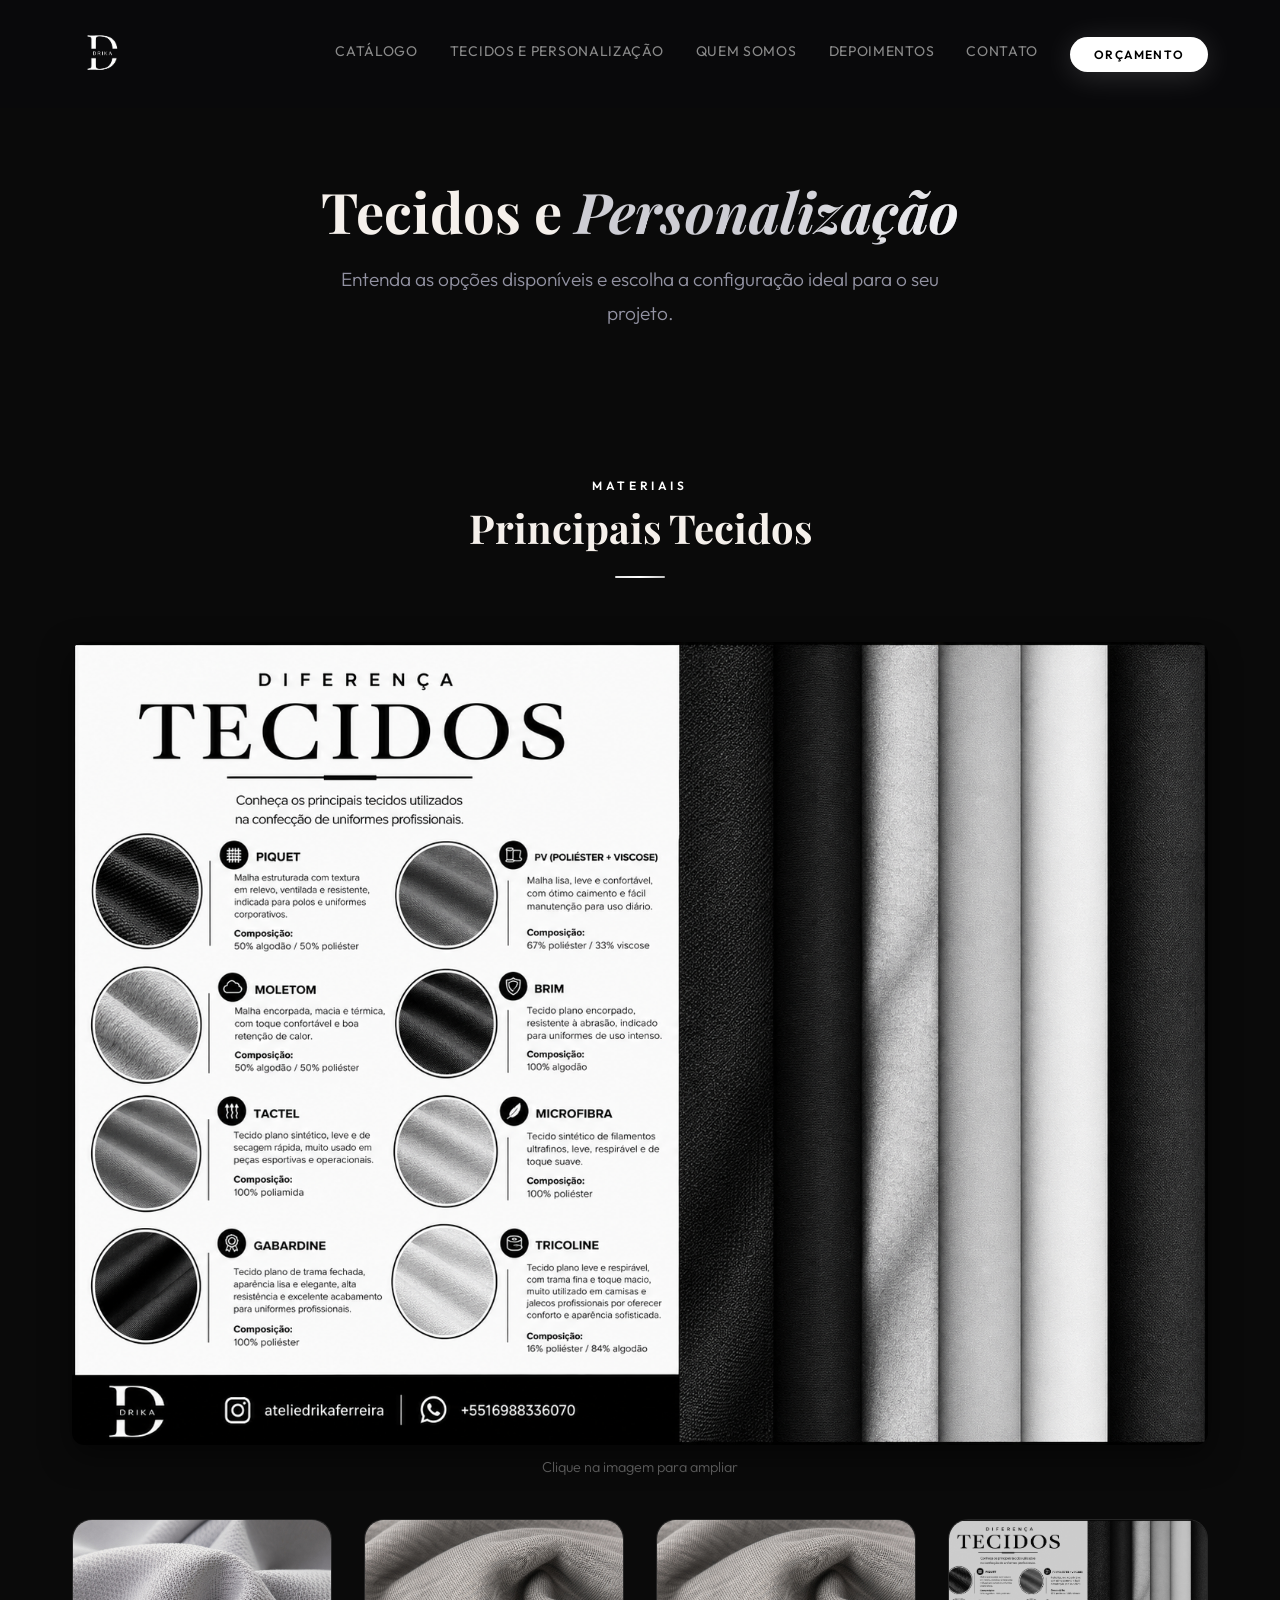
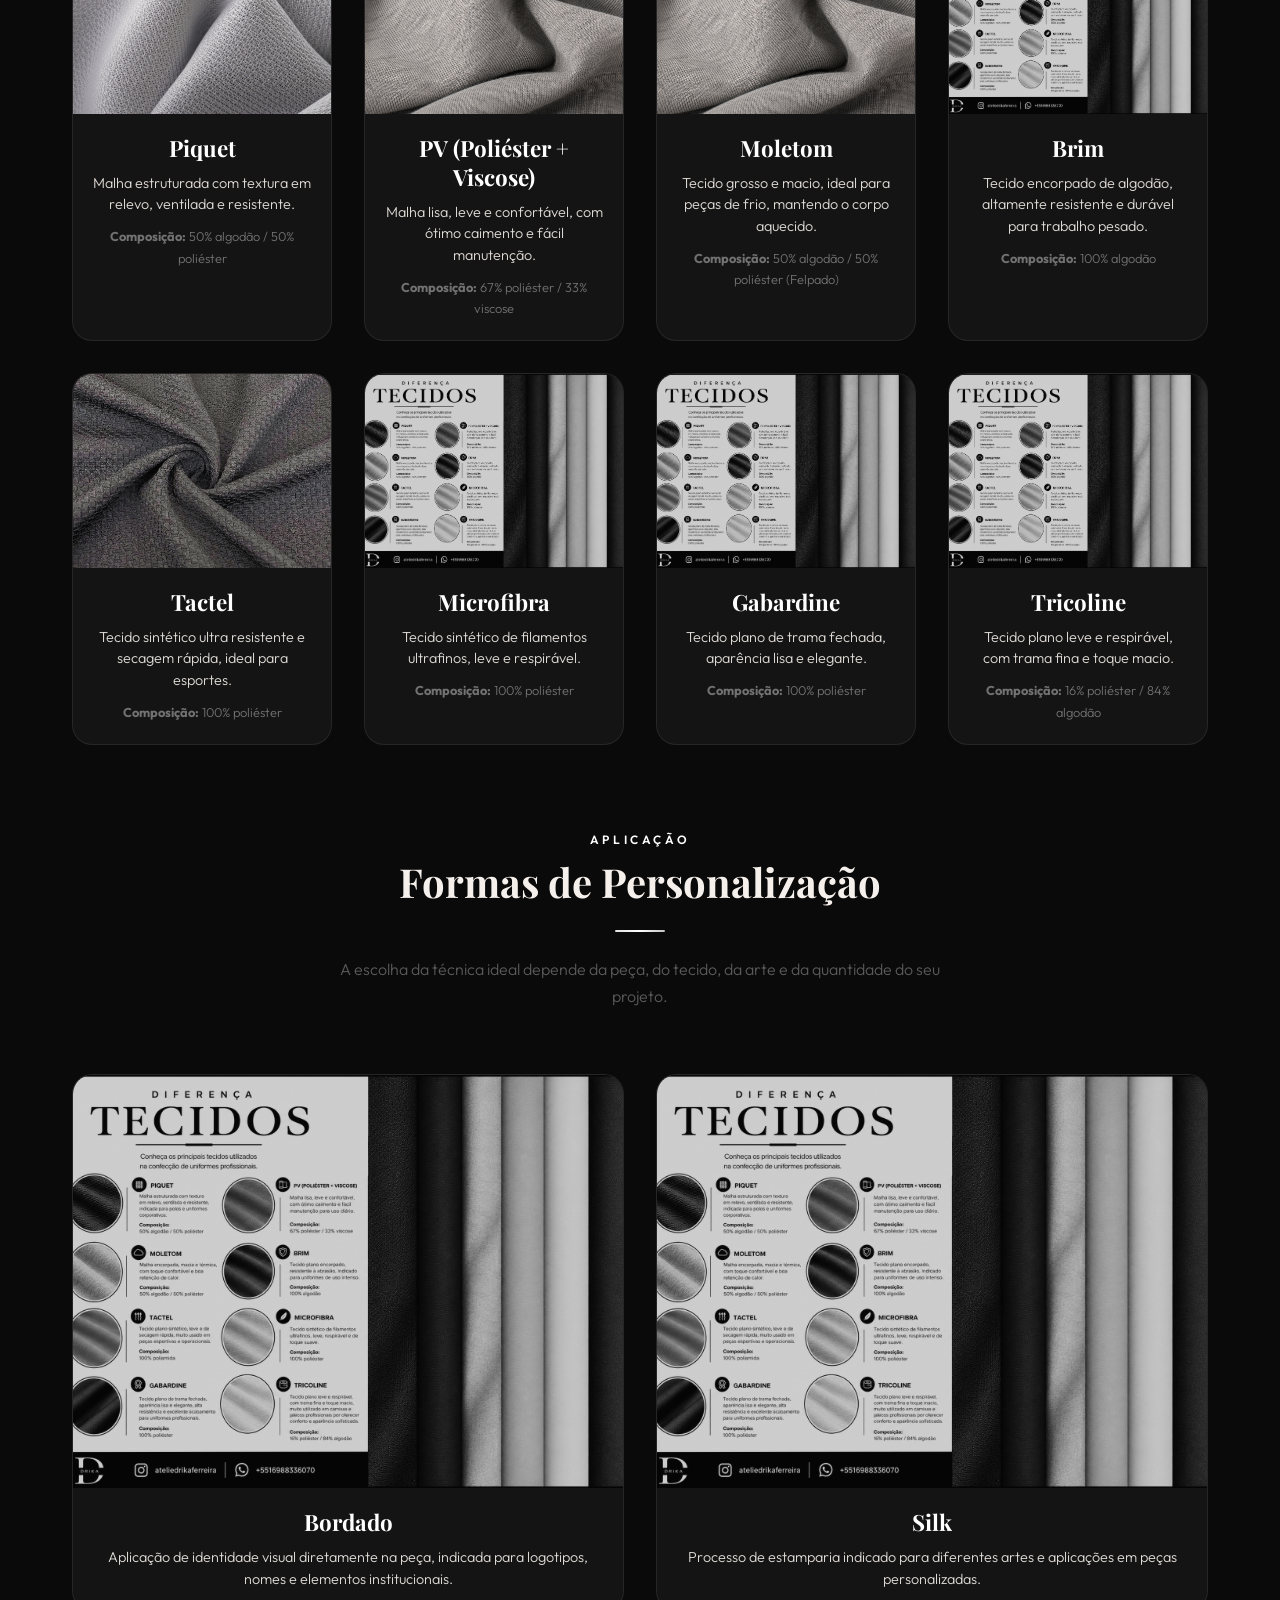
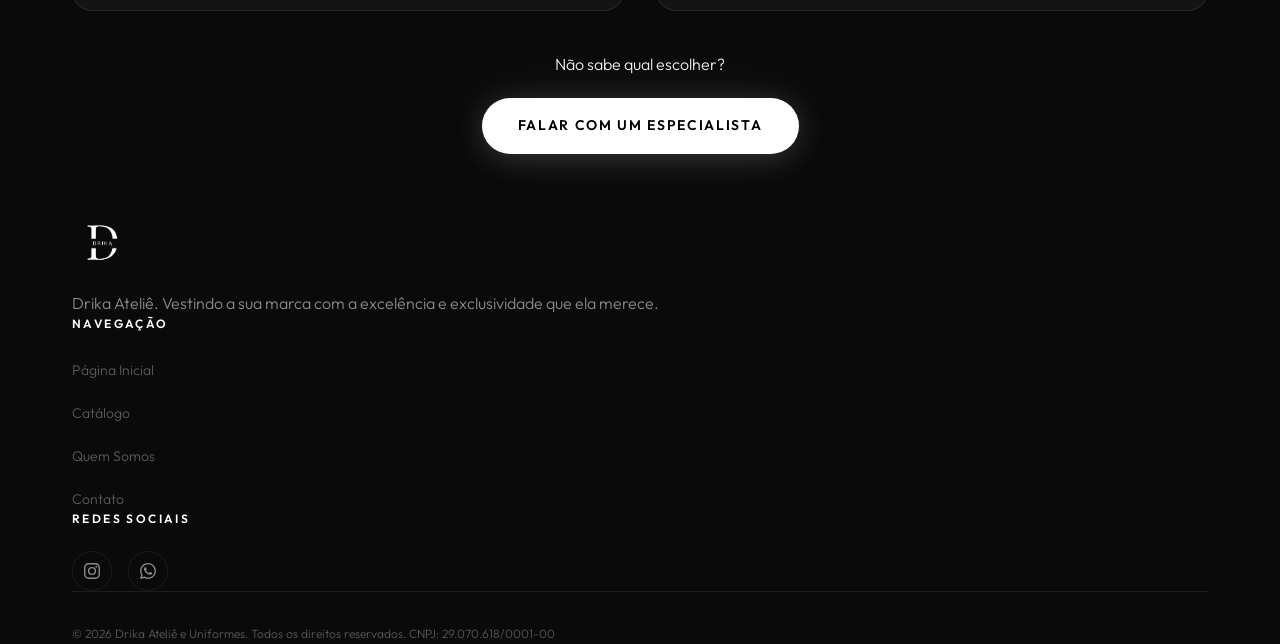
==== commit 19a6ffb6: "feat: adicionar novos tecidos (Moletom e Tactel) com imagens; remover Guia de Tamanhos" ====
--- a/guia-de-tecidos.html
+++ b/guia-de-tecidos.html
@@ -1,4 +1,4 @@
-﻿<!DOCTYPE html>
+<!DOCTYPE html>
 <html lang="pt-BR">
 <head>
   <meta charset="UTF-8">
@@ -372,71 +372,6 @@
     </div>
   </section>
 
-  <!-- GUIA DE TAMANHOS -->
-  <section class="section" style="padding-top: 60px; padding-bottom: 80px;">
-    <div class="container">
-      <div class="section-header fade-in">
-        <span class="section-label">Medidas</span>
-        <h2 class="section-title">Guia de Tamanhos</h2>
-        <div class="gold-line"></div>
-        <p style="color: var(--text-muted); max-width: 600px; margin: 20px auto 0;">As medidas podem variar conforme a modelagem da peça, havendo uma margem de tolerância de 1 a 2 centímetros para mais ou para menos. Consulte nossa equipe para confirmar o tamanho mais adequado.</p>
-      </div>
-      
-      <div class="product-grid" style="grid-template-columns: 1fr; max-width: 800px; margin: 0 auto;">
-        
-        <div class="fade-in">
-          <h3 style="color: var(--gold-main); margin-bottom: 15px;">Camisetas e Polos</h3>
-          <div class="size-table-container">
-            <table class="size-table">
-              <thead>
-                <tr>
-                  <th scope="col">Tamanho</th>
-                  <th scope="col">Largura</th>
-                  <th scope="col">Comprimento</th>
-                </tr>
-              </thead>
-              <tbody>
-                <tr><td>P</td><td>A definir</td><td>A definir</td></tr>
-                <tr><td>M</td><td>A definir</td><td>A definir</td></tr>
-                <tr><td>G</td><td>A definir</td><td>A definir</td></tr>
-                <tr><td>GG</td><td>A definir</td><td>A definir</td></tr>
-                <tr><td>XGG</td><td>A definir</td><td>A definir</td></tr>
-              </tbody>
-            </table>
-          </div>
-        </div>
-
-        <div class="fade-in">
-          <h3 style="color: var(--gold-main); margin-bottom: 15px;">Jalecos</h3>
-          <div class="size-table-container">
-            <table class="size-table">
-              <thead>
-                <tr>
-                  <th scope="col">Tamanho</th>
-                  <th scope="col">Ombro a Ombro</th>
-                  <th scope="col">Comprimento</th>
-                </tr>
-              </thead>
-              <tbody>
-                <tr><td>P</td><td>A definir</td><td>A definir</td></tr>
-                <tr><td>M</td><td>A definir</td><td>A definir</td></tr>
-                <tr><td>G</td><td>A definir</td><td>A definir</td></tr>
-                <tr><td>GG</td><td>A definir</td><td>A definir</td></tr>
-                <tr><td>XGG</td><td>A definir</td><td>A definir</td></tr>
-              </tbody>
-            </table>
-          </div>
-        </div>
-
-      </div>
-
-      <div class="text-center fade-in" style="margin-top: 20px; text-align: center;">
-        <a href="https://wa.me/5516988336070?text=Olá,%20preciso%20de%20ajuda%20para%20confirmar%20os%20tamanhos." target="_blank" class="btn-secondary">Precisa de ajuda com o tamanho?</a>
-      </div>
-
-    </div>
-  </section>
-
   <!-- FOOTER -->
   <footer class="footer" id="contato">
     <div class="container">
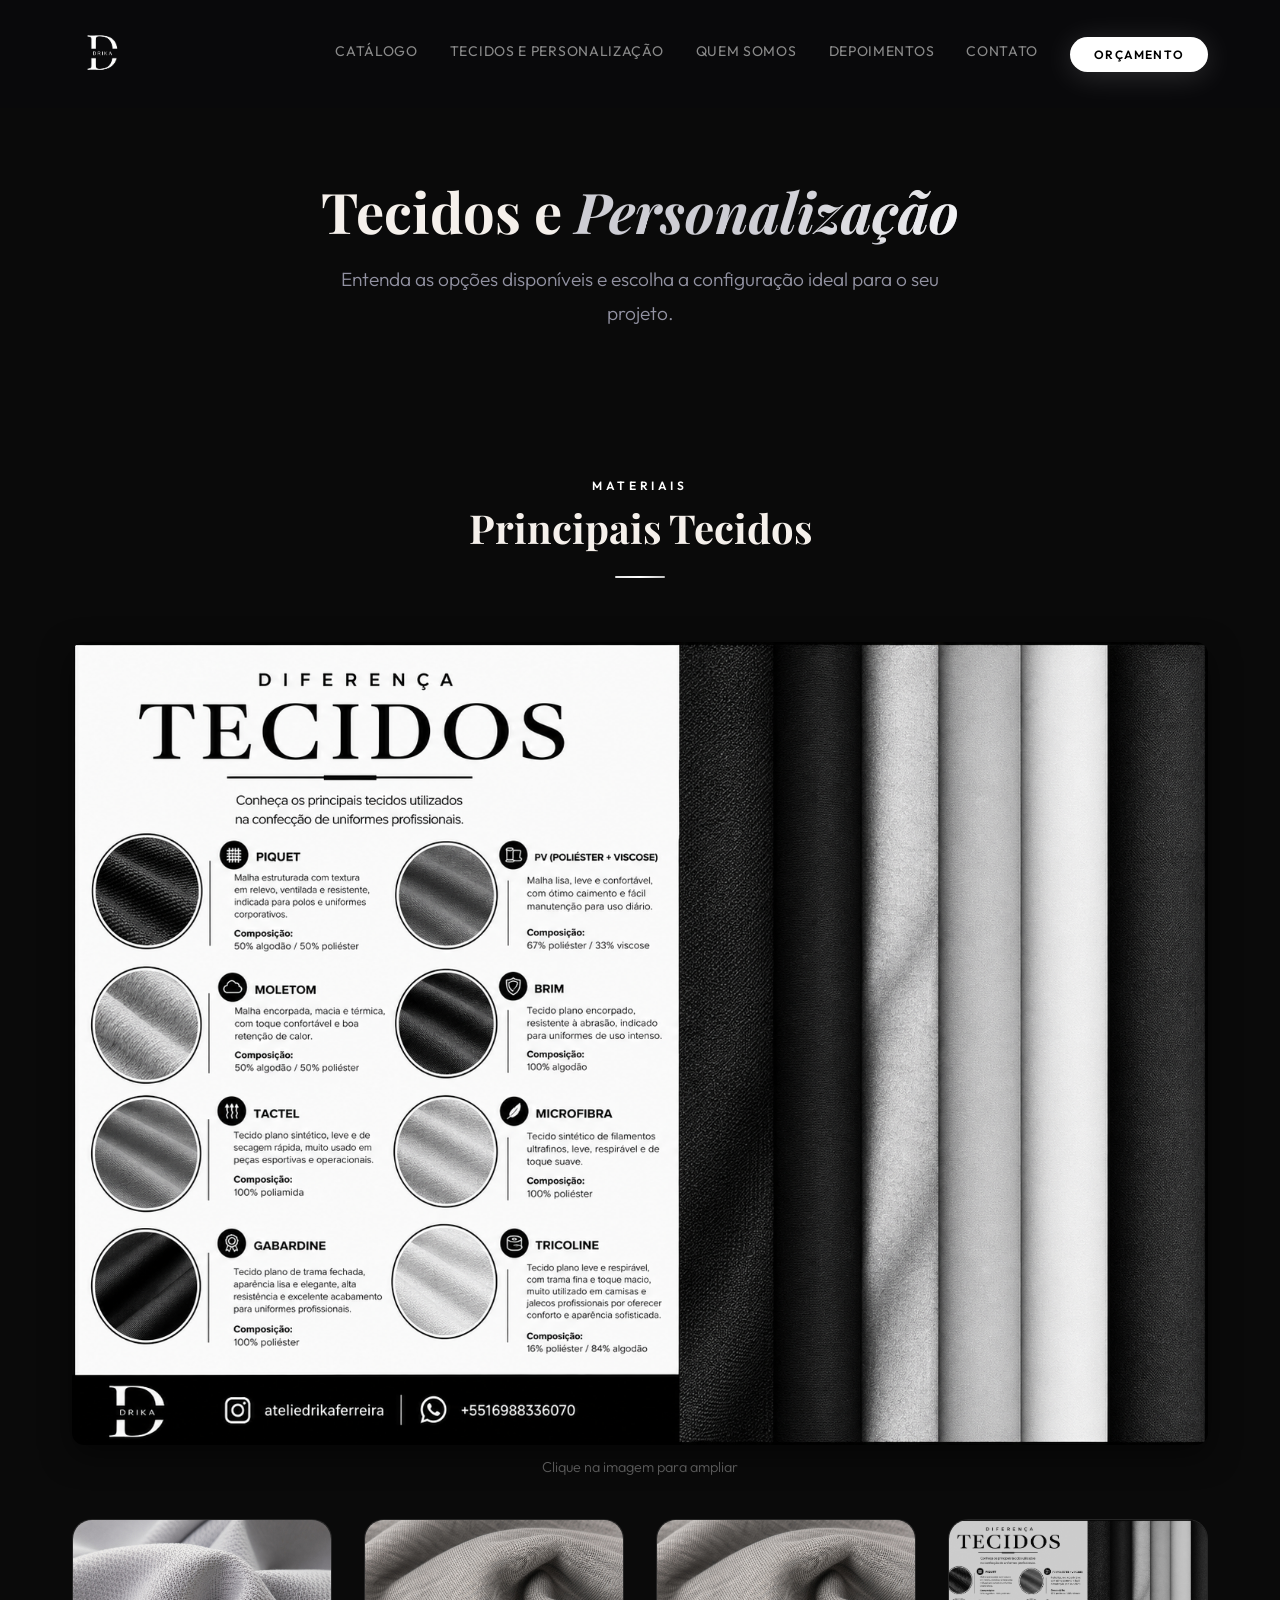
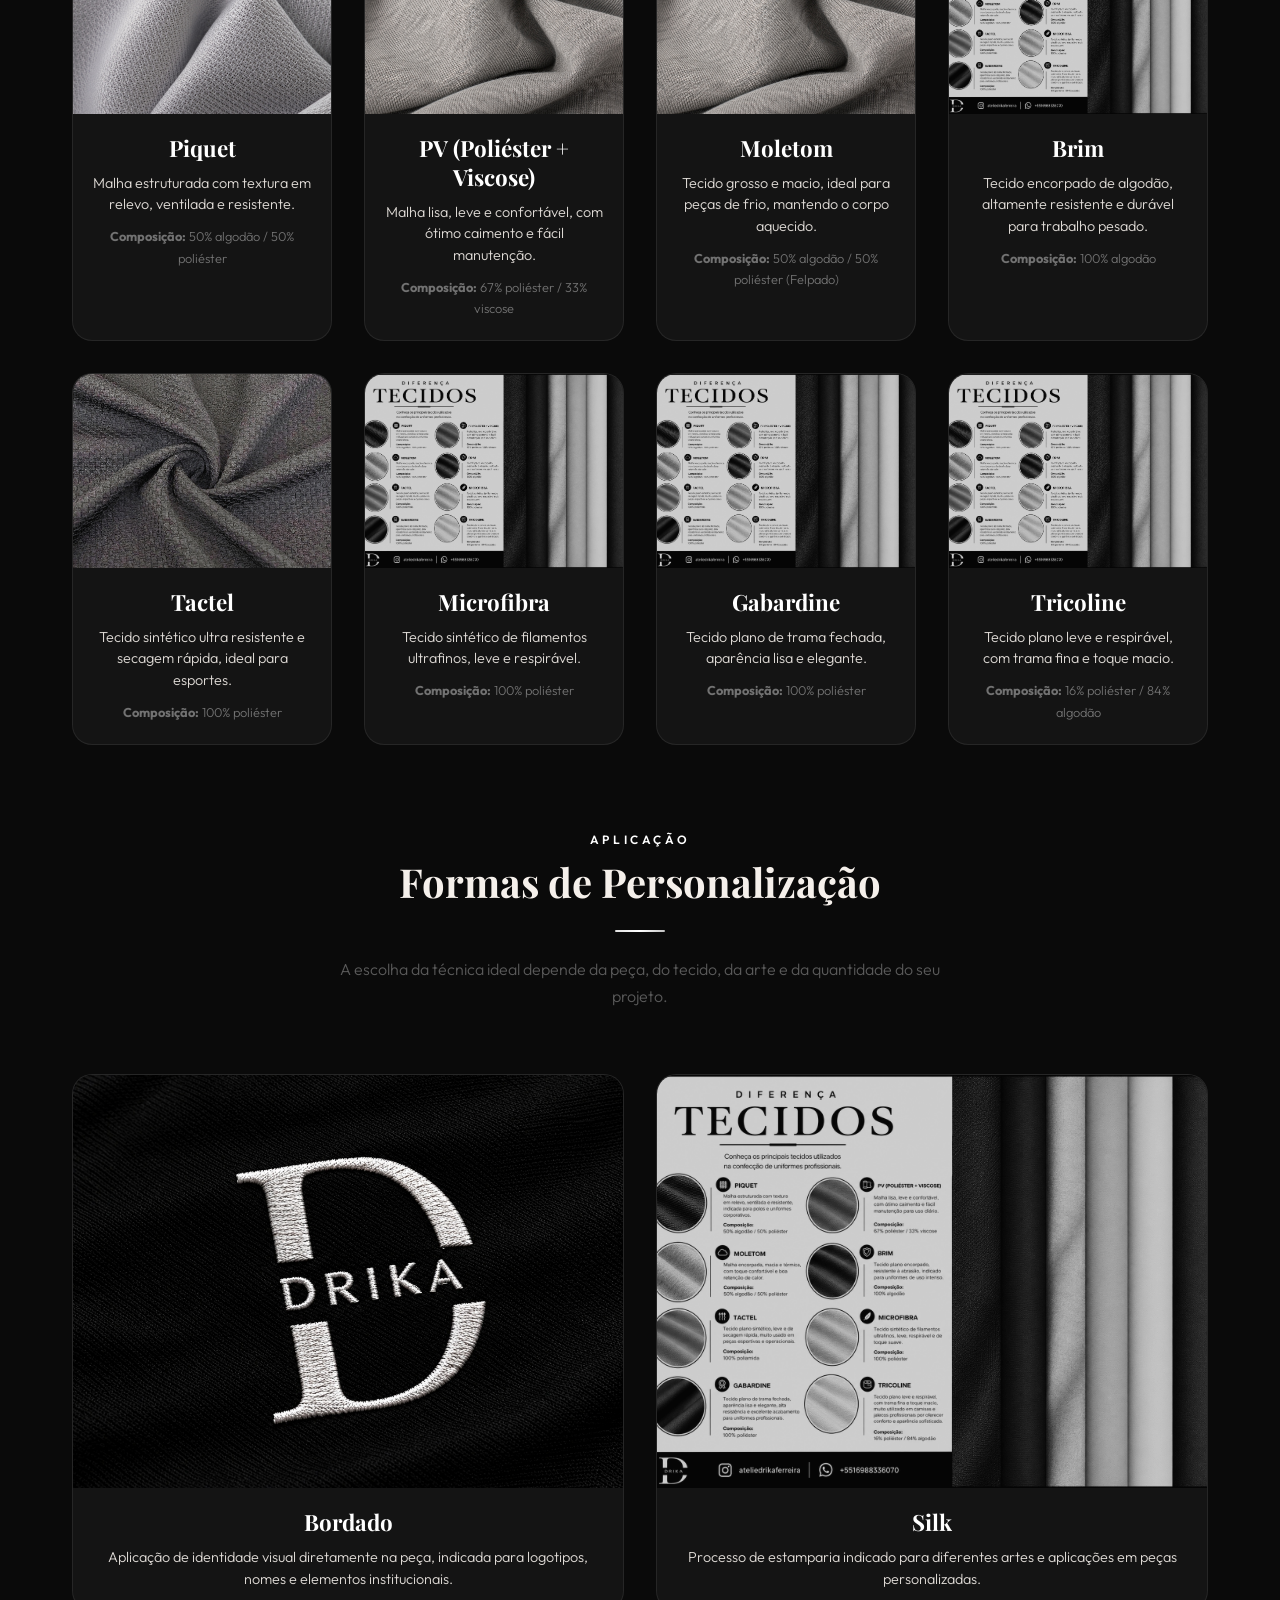
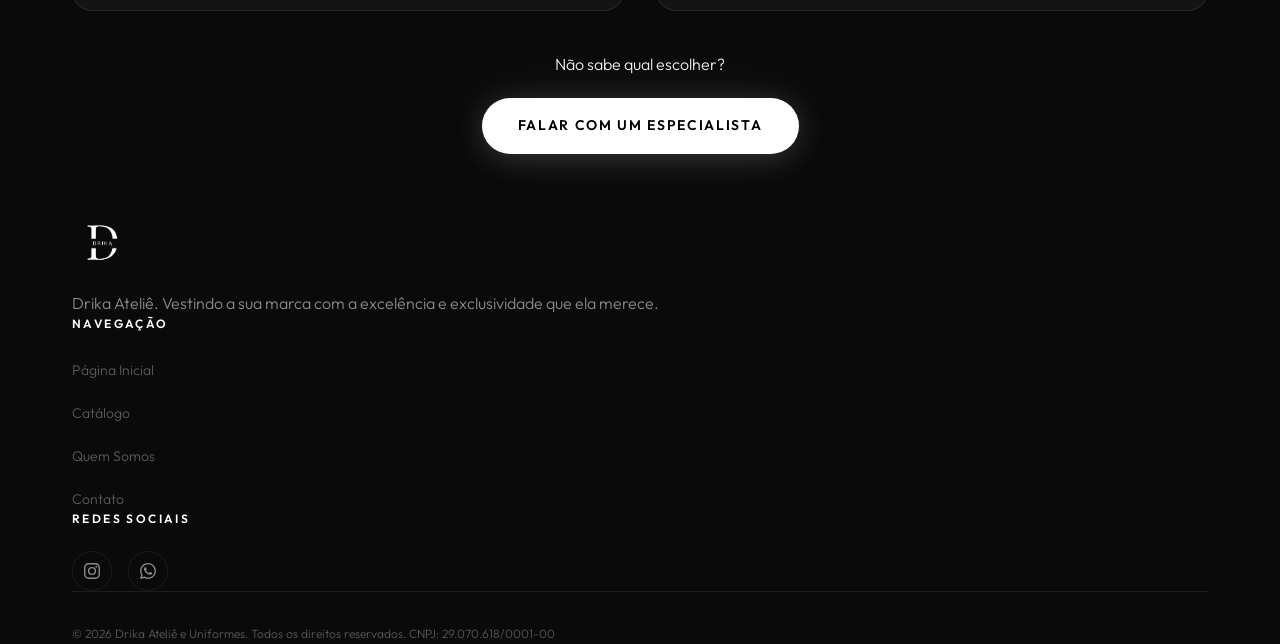
==== commit f8d80059: "feat: adicionar imagem de bordado na seção de personalização" ====
--- a/guia-de-tecidos.html
+++ b/guia-de-tecidos.html
@@ -346,7 +346,7 @@
       <div class="product-grid" style="grid-template-columns: repeat(auto-fit, minmax(250px, 1fr));">
         <div class="product-card fade-in" style="border: 1px solid var(--gray-border); background: var(--bg-card);">
           <div class="product-card-image" style="aspect-ratio: 4/3; background: #1a1a1a;">
-            <img loading="lazy" src="images/guia-de-tecidos.png" alt="Bordado" style="opacity: 0.8; filter: grayscale(100%);">
+            <img loading="lazy" src="images/bordado.jpg" alt="Bordado" style="width: 100%; height: 100%; object-fit: cover;">
           </div>
           <div class="product-card-content" style="text-align: center; padding: 20px;">
             <h3 class="product-card-name" style="color: var(--gold-main); font-size: 1.4rem; margin-bottom: 10px;">Bordado</h3>
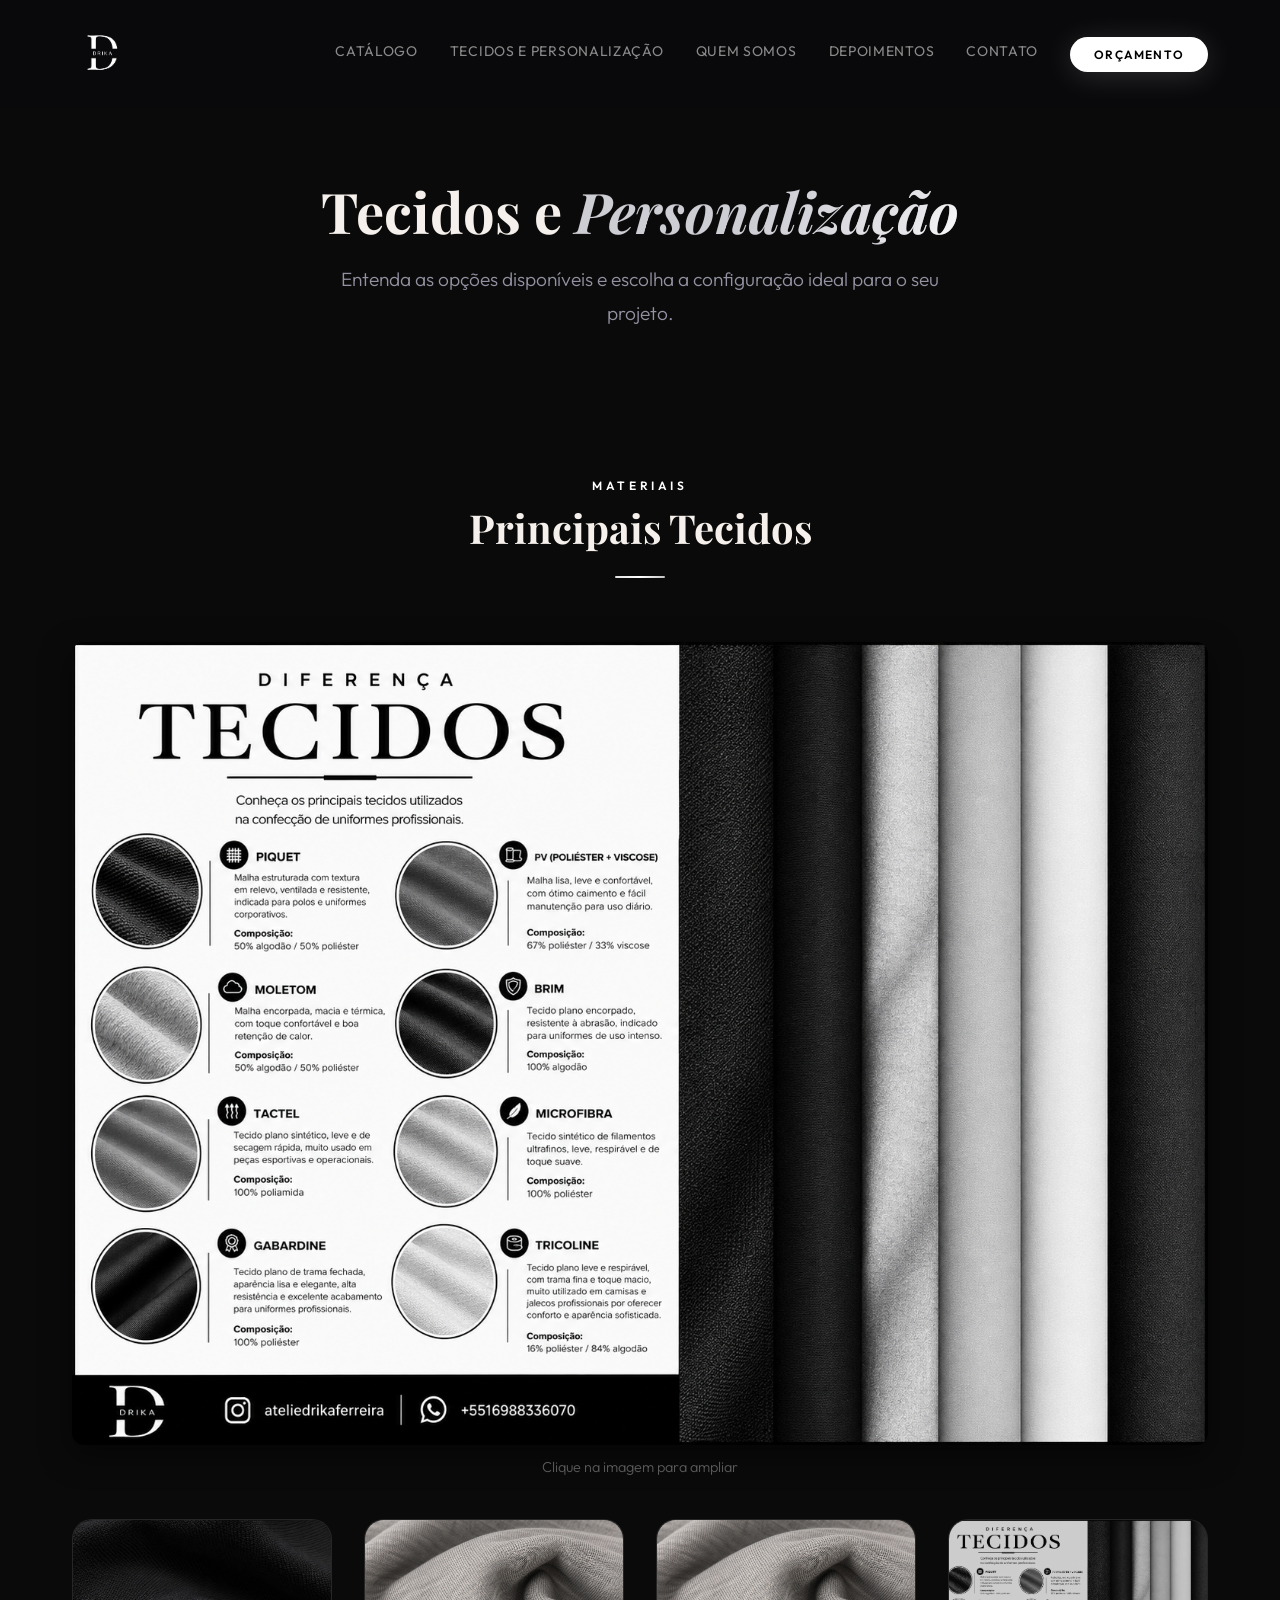
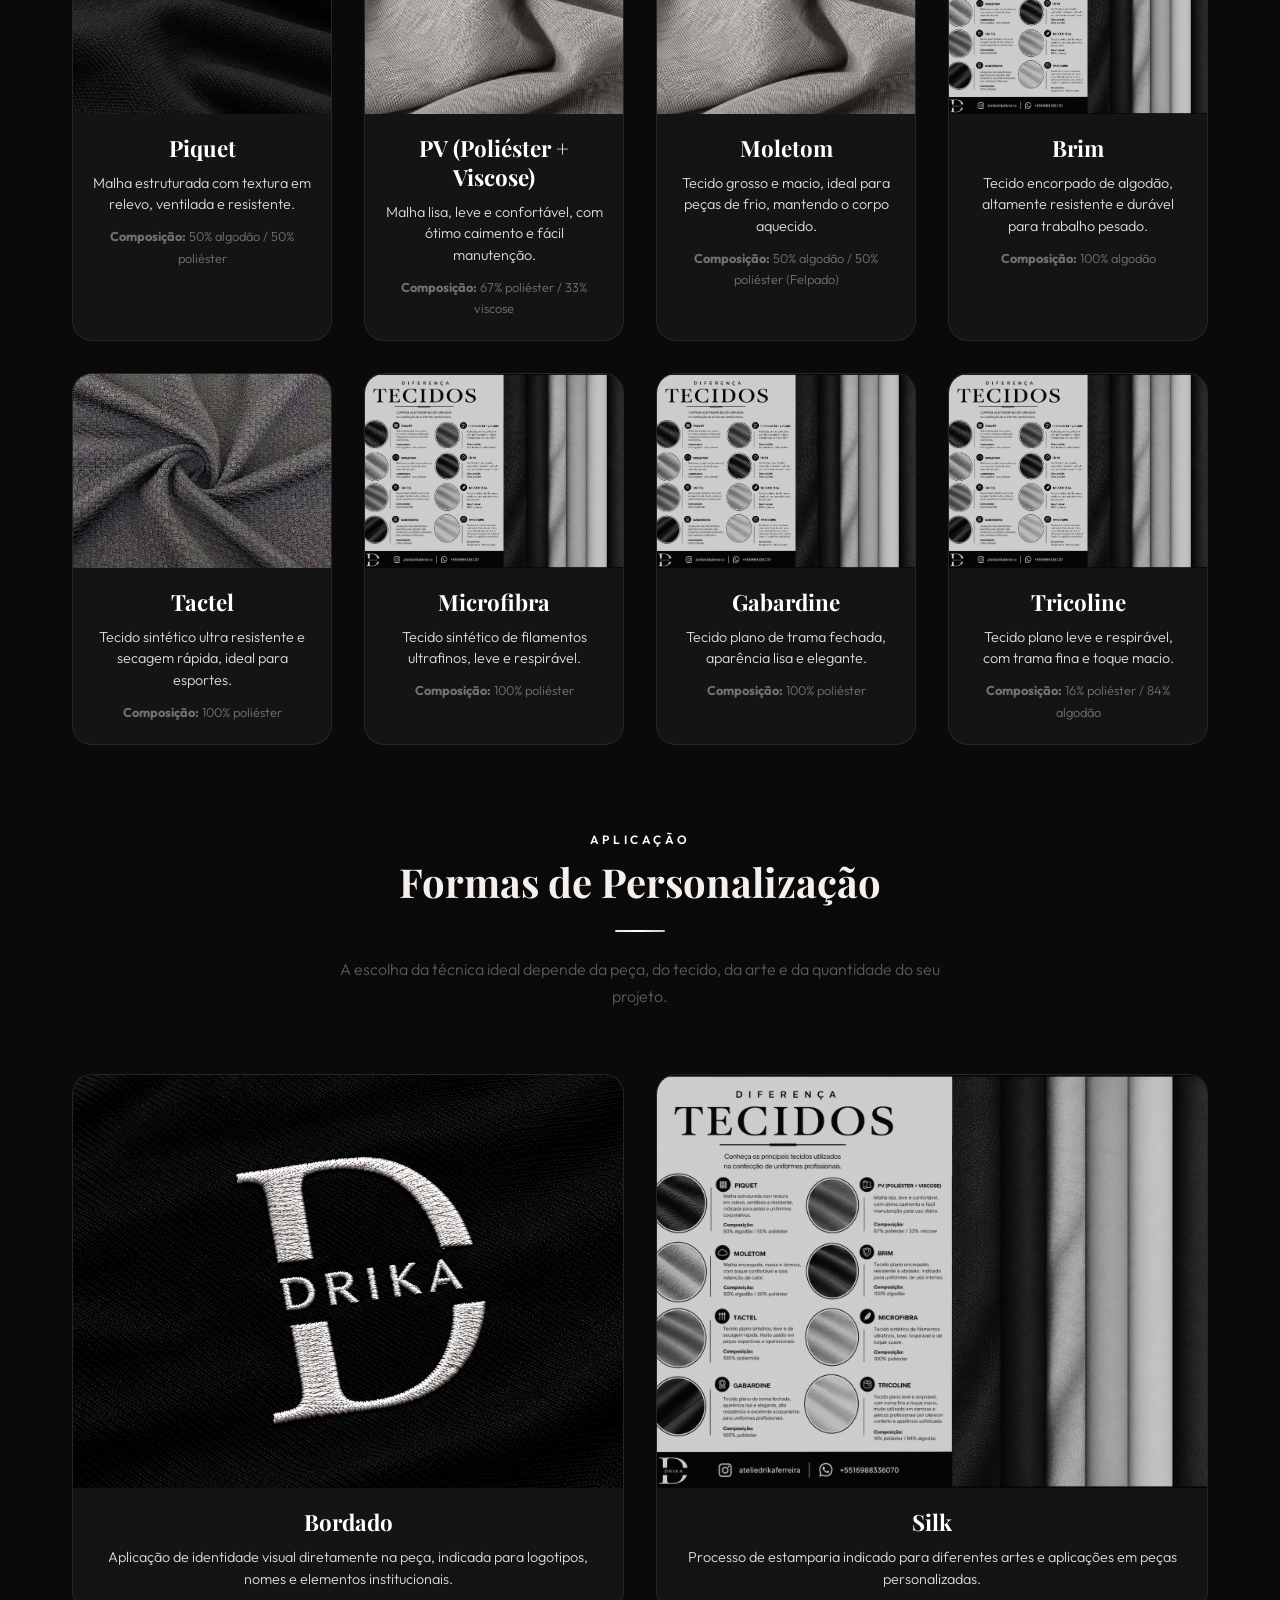
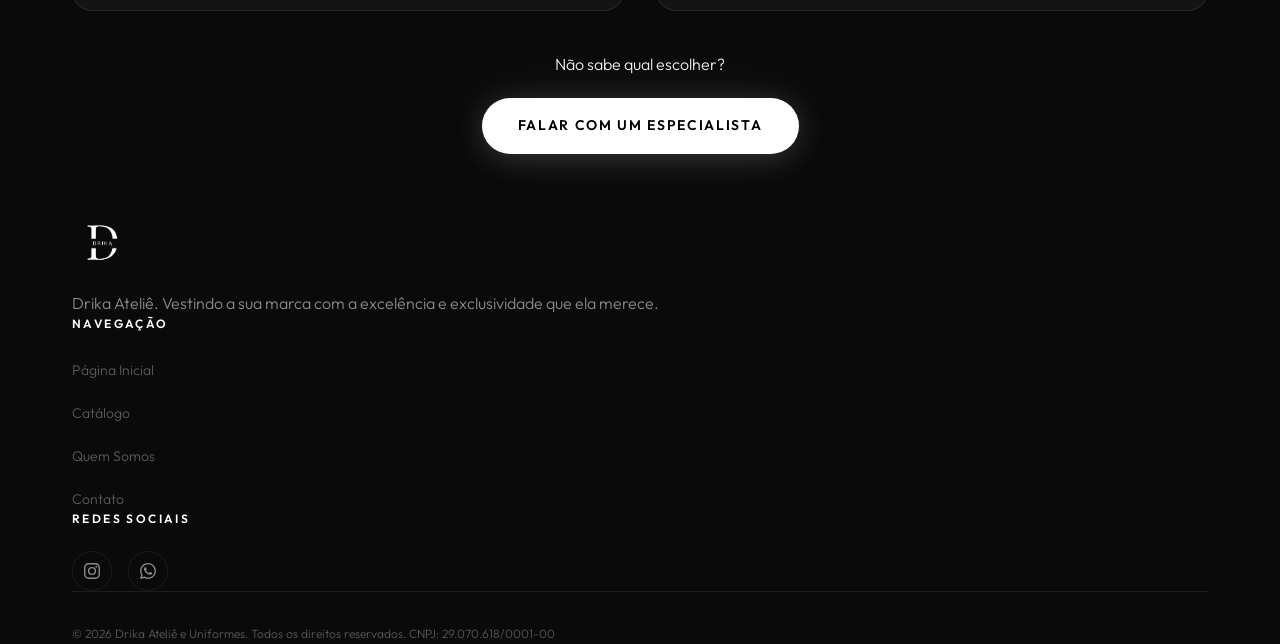
==== commit dd1bb6a6: "feat: atualizar imagem do Piquê" ====
--- a/guia-de-tecidos.html
+++ b/guia-de-tecidos.html
@@ -126,7 +126,7 @@
           <span style="position: absolute; top: 15px; right: 20px; color: var(--text-color); font-size: 30px; cursor: pointer; z-index: 10;" onclick="closeFabricDetails()">&times;</span>
           <div style="display: flex; flex-wrap: wrap;">
             <div style="flex: 1 1 300px;">
-              <img id="fabricModalImg" src="images/piquet.jpg" alt="Detalhe do Tecido" style="width: 100%; height: 100%; object-fit: cover; min-height: 300px;">
+              <img id="fabricModalImg" src="images/piquet.png" alt="Detalhe do Tecido" style="width: 100%; height: 100%; object-fit: cover; min-height: 300px;">
             </div>
             <div style="flex: 1 1 300px; padding: 40px;">
               <h3 id="fabricModalTitle" style="color: var(--gold-main); font-size: 2rem; margin-bottom: 15px;">Piquet</h3>
@@ -155,7 +155,7 @@
           'piquet': {
             title: 'Piquet',
             desc: 'Malha estruturada com textura em relevo, ventilada e resistente, indicada para polos e uniformes corporativos.',
-            img: 'images/piquet.jpg',
+            img: 'images/piquet.png',
             list: <li><strong>Composi��o:</strong> 50% algod�o / 50% poli�ster</li>,
             product: 'Uniformes em Piquet'
           },
@@ -251,7 +251,7 @@
             <div class="product-grid" style="grid-template-columns: repeat(auto-fit, minmax(250px, 1fr));">
         <div class="product-card fade-in" style="cursor: pointer; border: 1px solid var(--gray-border); background: var(--bg-card); transition: transform 0.3s ease, border-color 0.3s ease;" onmouseover="this.style.transform='translateY(-5px)'; this.style.borderColor='var(--gold-main)';" onmouseout="this.style.transform='translateY(0)'; this.style.borderColor='rgba(255, 255, 255, 0.05)';" onclick="openFabricDetails('piquet')">
           <div class="product-card-image" style="aspect-ratio: 4/3; background: #1a1a1a;">
-            <img loading="lazy" src="images/piquet.jpg" alt="Piquet" style="opacity: 1; width: 100%; height: 100%; object-fit: cover;">
+            <img loading="lazy" src="images/piquet.png" alt="Piquet" style="opacity: 1; width: 100%; height: 100%; object-fit: cover;">
           </div>
           <div class="product-card-content" style="text-align: center; padding: 20px;">
             <h3 class="product-card-name" style="color: var(--gold-main); font-size: 1.4rem; margin-bottom: 10px;">Piquet</h3>
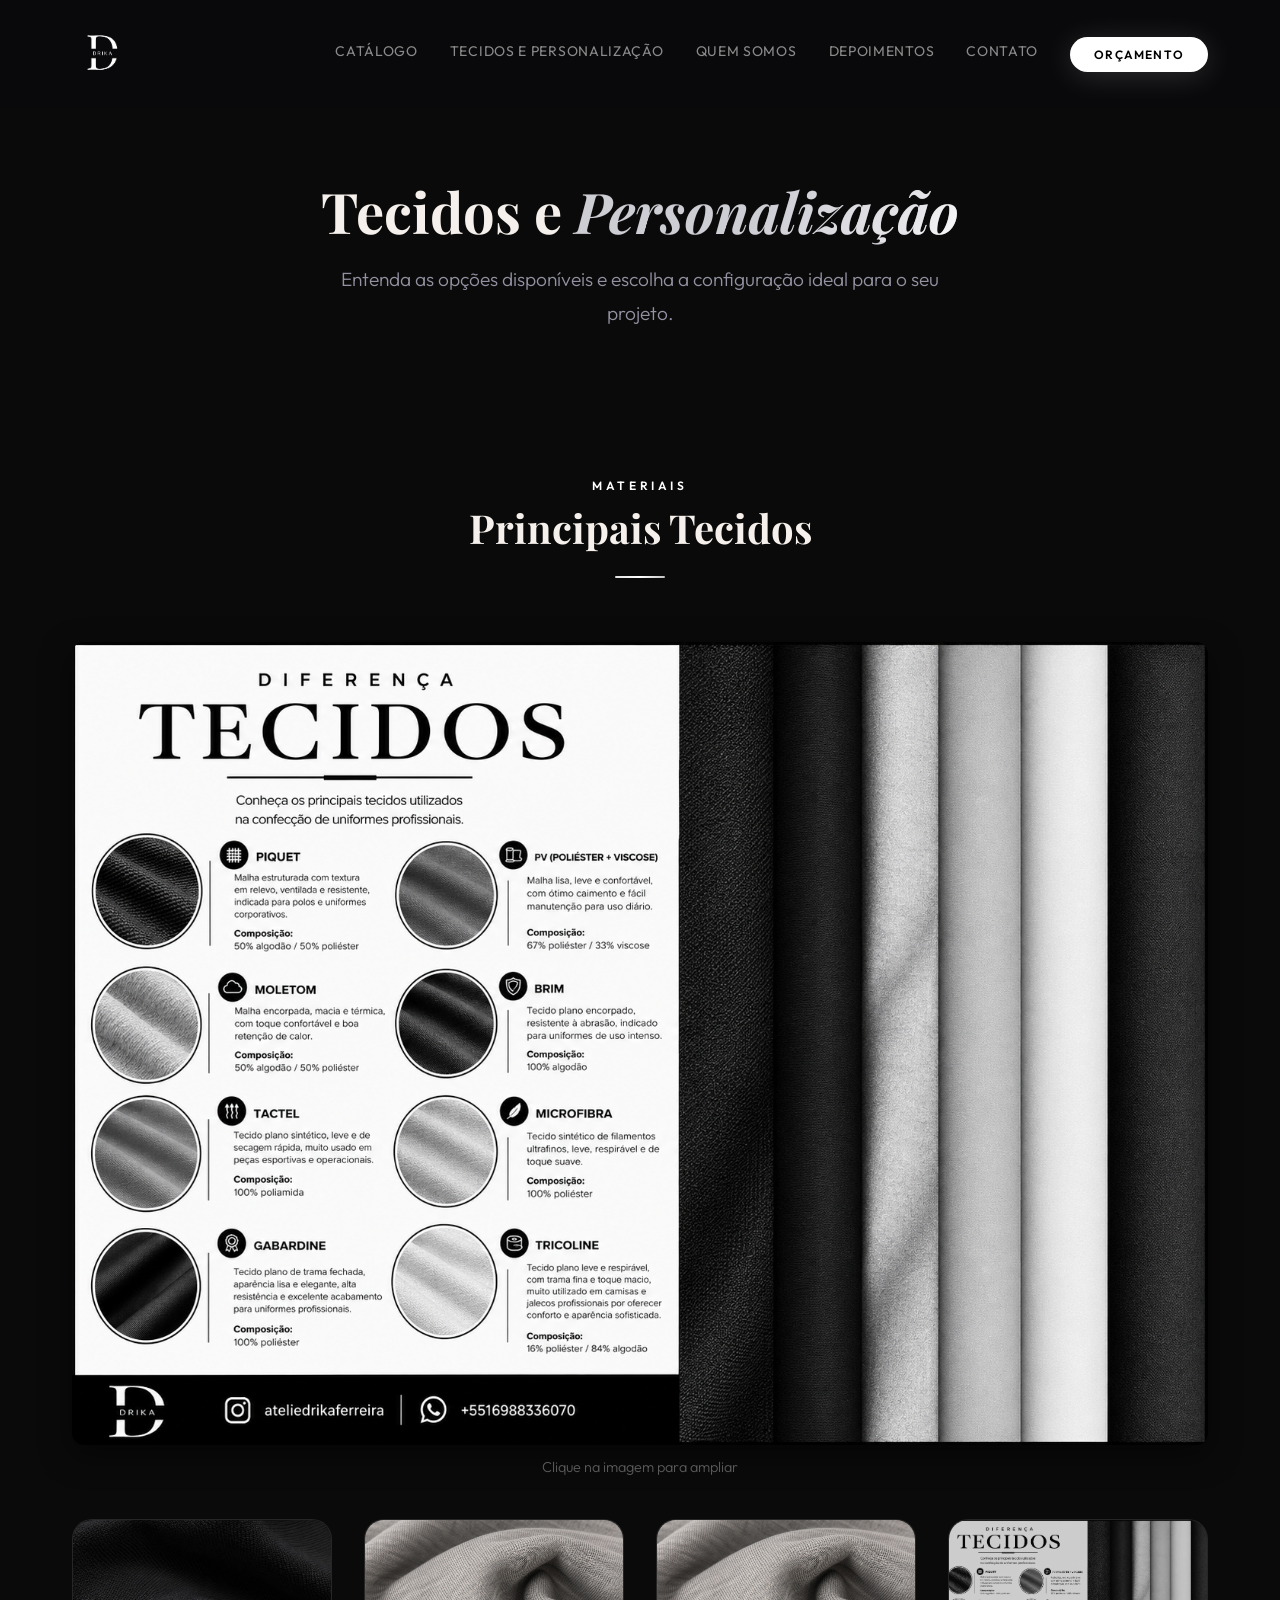
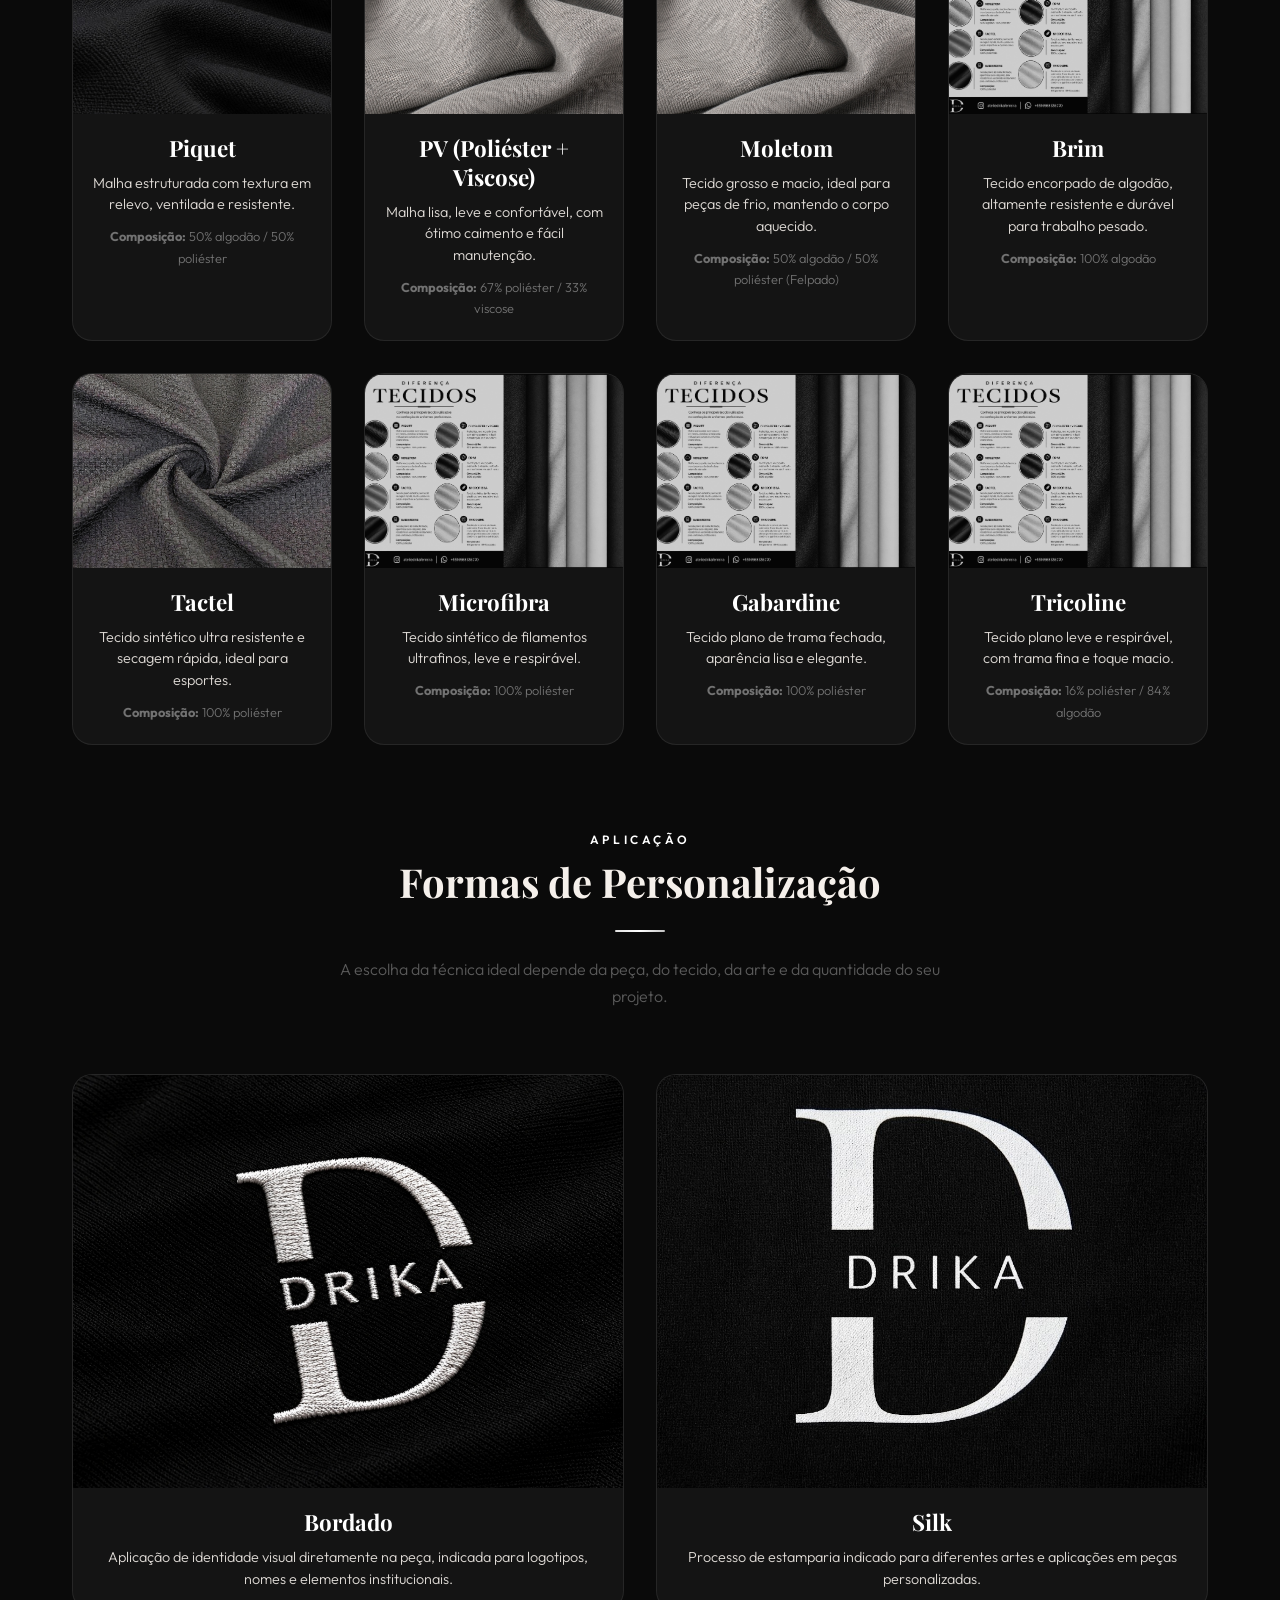
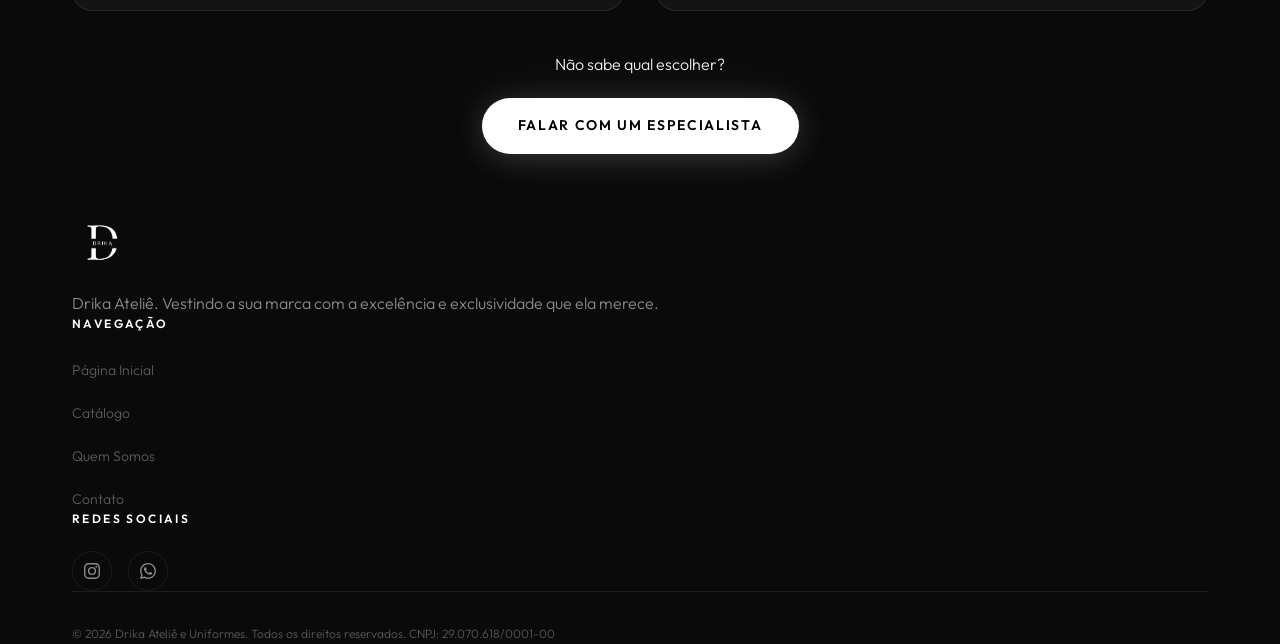
==== commit c20b9736: "feat: adicionar imagem de silk na seção de personalização" ====
--- a/guia-de-tecidos.html
+++ b/guia-de-tecidos.html
@@ -355,7 +355,7 @@
         </div>
         <div class="product-card fade-in" style="border: 1px solid var(--gray-border); background: var(--bg-card);">
           <div class="product-card-image" style="aspect-ratio: 4/3; background: #1a1a1a;">
-            <img loading="lazy" src="images/guia-de-tecidos.png" alt="Silk" style="opacity: 0.8; filter: grayscale(100%);">
+            <img loading="lazy" src="images/silk.jpg" alt="Silk" style="width: 100%; height: 100%; object-fit: cover;">
           </div>
           <div class="product-card-content" style="text-align: center; padding: 20px;">
             <h3 class="product-card-name" style="color: var(--gold-main); font-size: 1.4rem; margin-bottom: 10px;">Silk</h3>
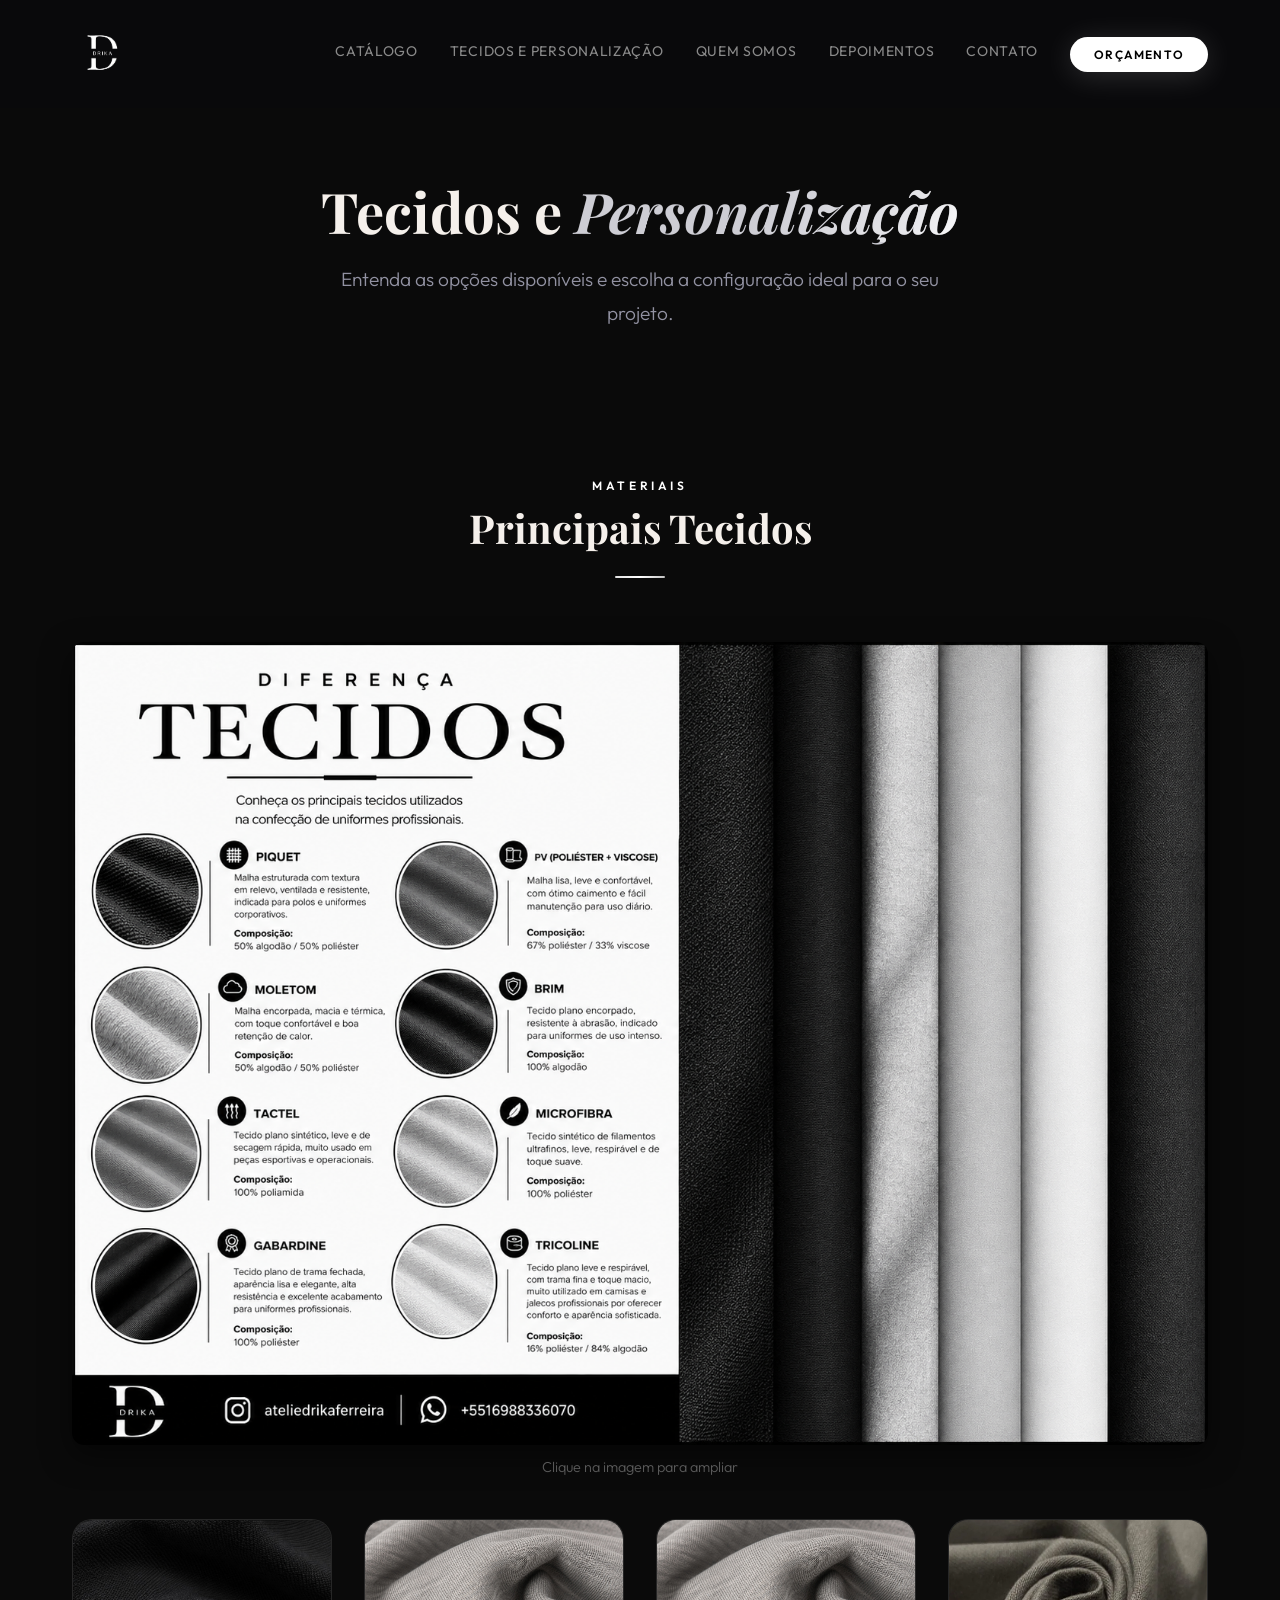
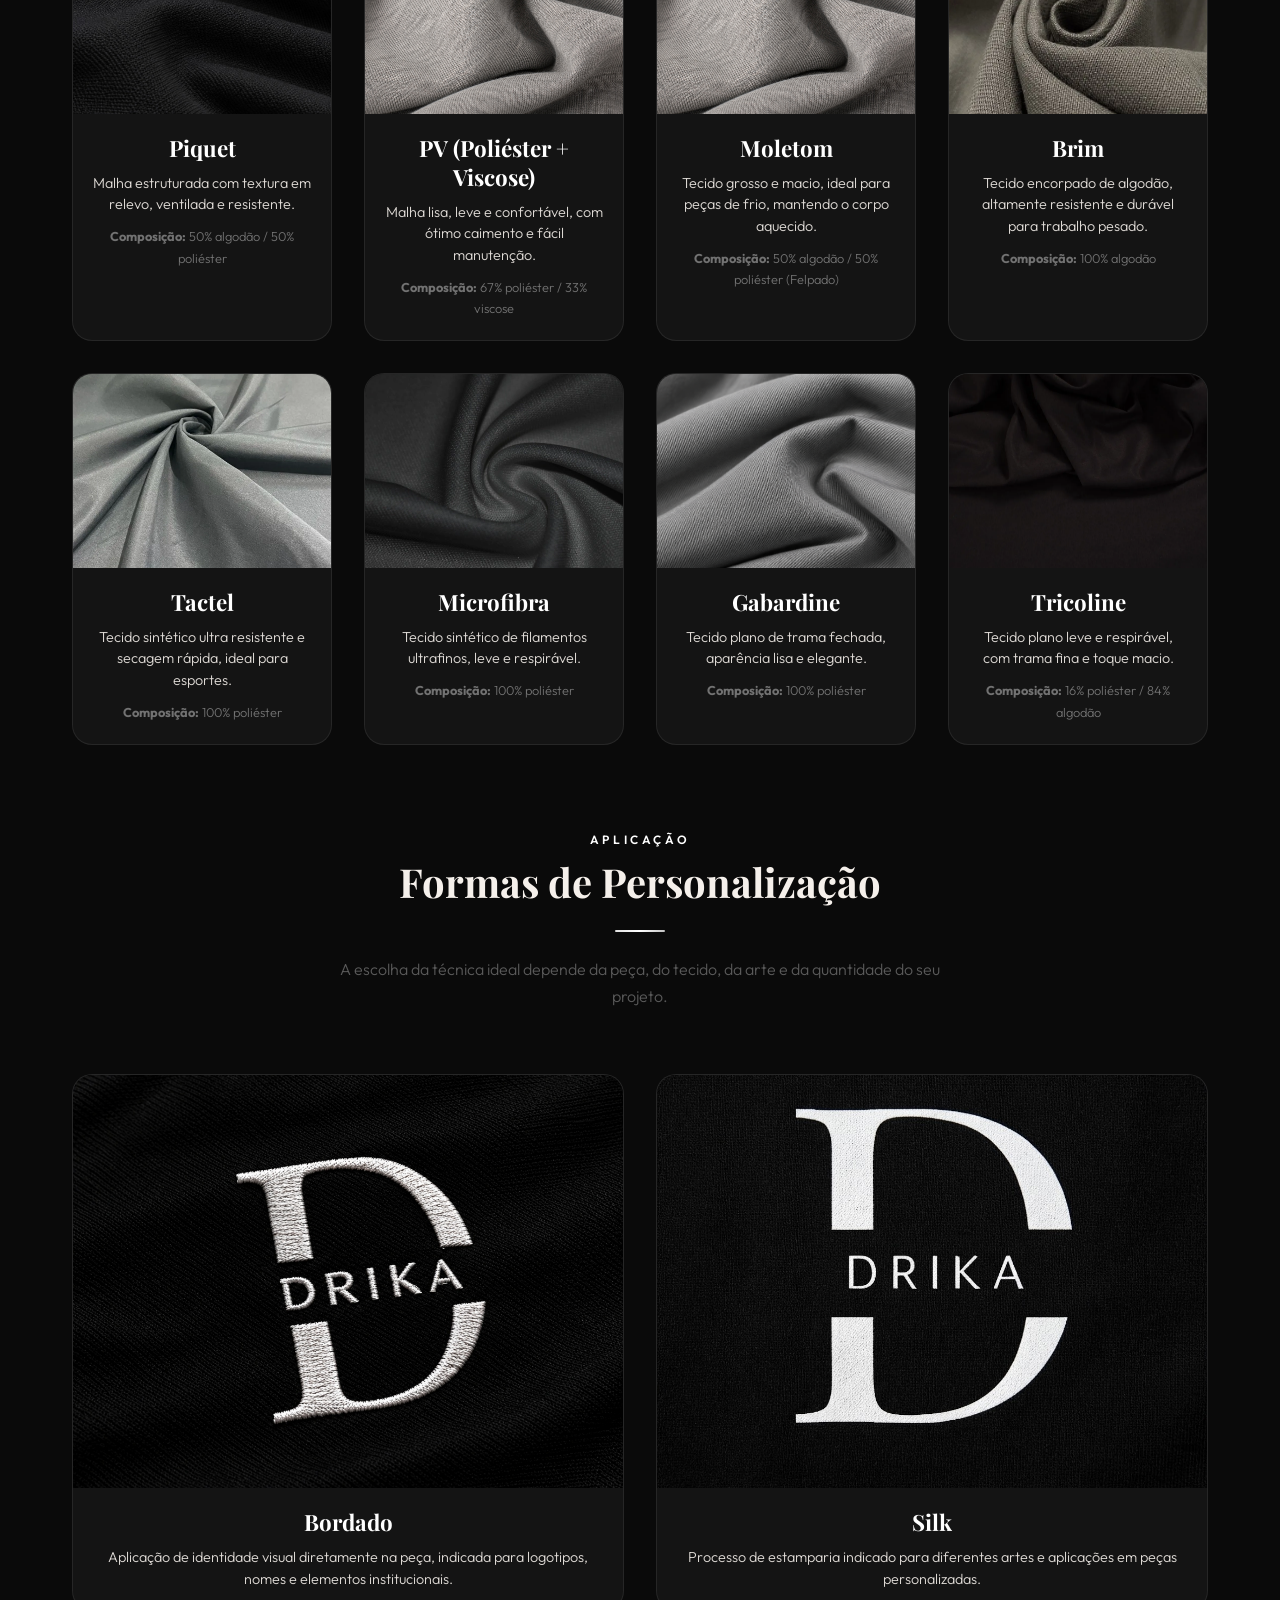
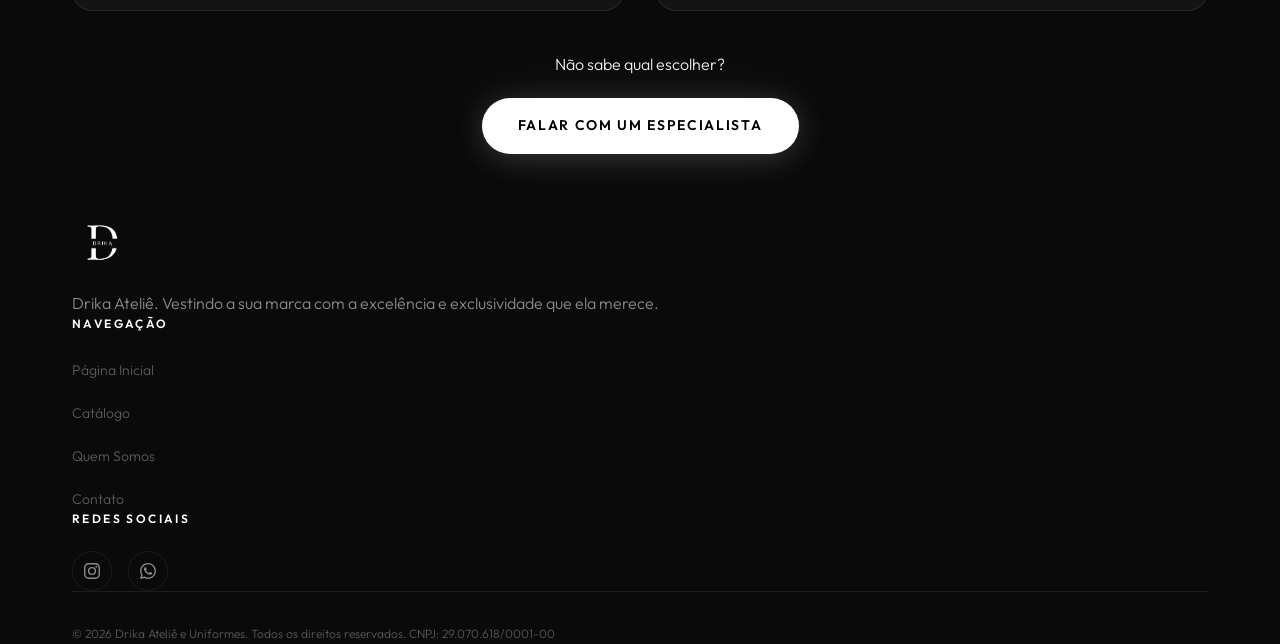
==== commit 153a7914: "feat: atualizar imagens dos tecidos (Brim, Tactel, Microfibra, Gabardine, Tricoline)" ====
--- a/guia-de-tecidos.html
+++ b/guia-de-tecidos.html
@@ -156,56 +156,56 @@
             title: 'Piquet',
             desc: 'Malha estruturada com textura em relevo, ventilada e resistente, indicada para polos e uniformes corporativos.',
             img: 'images/piquet.png',
-            list: <li><strong>Composi��o:</strong> 50% algod�o / 50% poli�ster</li>,
+            list: `<li><strong>Composição:</strong> 50% algodão / 50% poliéster</li>`,
             product: 'Uniformes em Piquet'
           },
           'pv': {
-            title: 'PV (Poli�ster + Viscose)',
-            desc: 'Malha lisa, leve e confort�vel, com �timo caimento e f�cil manuten��o para uso di�rio.',
+            title: 'PV (Poliéster + Viscose)',
+            desc: 'Malha lisa, leve e confortável, com ótimo caimento e fácil manutenção para uso diário.',
             img: 'images/malha.jpg',
-            list: <li><strong>Composi��o:</strong> 67% poli�ster / 33% viscose</li>,
+            list: `<li><strong>Composição:</strong> 67% poliéster / 33% viscose</li>`,
             product: 'Uniformes em PV'
           },
           'moletom': {
             title: 'Moletom',
-            desc: 'Malha encorpada, macia e t�rmica, com toque confort�vel e boa reten��o de calor.',
+            desc: 'Malha encorpada, macia e térmica, com toque confortável e boa retenção de calor.',
             img: 'images/moletom.jpg',
-            list: <li><strong>Composi��o:</strong> 50% algod�o / 50% poli�ster</li>,
+            list: `<li><strong>Composição:</strong> 50% algodão / 50% poliéster</li>`,
             product: 'Uniformes em Moletom'
           },
           'brim': {
             title: 'Brim',
-            desc: 'Tecido plano encorpado, resistente � abras�o, indicado para uniformes de uso intenso.',
-            img: 'images/guia-de-tecidos.png',
-            list: <li><strong>Composi��o:</strong> 100% algod�o</li>,
+            desc: 'Tecido plano encorpado, resistente à abrasão, indicado para uniformes de uso intenso.',
+            img: 'images/brim.webp',
+            list: `<li><strong>Composição:</strong> 100% algodão</li>`,
             product: 'Uniformes em Brim'
           },
           'tactel': {
             title: 'Tactel',
-            desc: 'Tecido plano sint�tico, leve e de secagem r�pida, muito usado em pe�as esportivas e operacionais.',
-            img: 'images/tactel.jpg',
-            list: <li><strong>Composi��o:</strong> 100% poliamida</li>,
+            desc: 'Tecido plano sintético, leve e de secagem rápida, muito usado em peças esportivas e operacionais.',
+            img: 'images/tactel.webp',
+            list: `<li><strong>Composição:</strong> 100% poliéster</li>`,
             product: 'Uniformes em Tactel'
           },
           'microfibra': {
             title: 'Microfibra',
-            desc: 'Tecido sint�tico de filamentos ultrafinos, leve, respir�vel e de toque suave.',
-            img: 'images/guia-de-tecidos.png',
-            list: <li><strong>Composi��o:</strong> 100% poli�ster</li>,
+            desc: 'Tecido sintético de filamentos ultrafinos, leve, respirável e de toque suave.',
+            img: 'images/microfibra.webp',
+            list: `<li><strong>Composição:</strong> 100% poliéster</li>`,
             product: 'Uniformes em Microfibra'
           },
           'gabardine': {
             title: 'Gabardine',
-            desc: 'Tecido plano de trama fechada, apar�ncia lisa e elegante, alta resist�ncia e excelente acabamento para uniformes profissionais.',
-            img: 'images/guia-de-tecidos.png',
-            list: <li><strong>Composi��o:</strong> 100% poli�ster</li>,
+            desc: 'Tecido plano de trama fechada, aparência lisa e elegante, alta resistência e excelente acabamento para uniformes profissionais.',
+            img: 'images/gabardine.png',
+            list: `<li><strong>Composição:</strong> 100% poliéster</li>`,
             product: 'Uniformes em Gabardine'
           },
           'tricoline': {
             title: 'Tricoline',
-            desc: 'Tecido plano leve e respir�vel, com trama fina e toque macio, muito utilizado em camisas e jalecos profissionais por oferecer conforto e apar�ncia sofisticada.',
-            img: 'images/guia-de-tecidos.png',
-            list: <li><strong>Composi��o:</strong> 16% poli�ster / 84% algod�o</li>,
+            desc: 'Tecido plano leve e respirável, com trama fina e toque macio, muito utilizado em camisas e jalecos profissionais por oferecer conforto e aparência sofisticada.',
+            img: 'images/tricoline.webp',
+            list: `<li><strong>Composição:</strong> 16% poliéster / 84% algodão</li>`,
             product: 'Uniformes em Tricoline'
           }
         };
@@ -281,7 +281,7 @@
         </div>
         <div class="product-card fade-in" style="cursor: pointer; border: 1px solid var(--gray-border); background: var(--bg-card); transition: transform 0.3s ease, border-color 0.3s ease;" onmouseover="this.style.transform='translateY(-5px)'; this.style.borderColor='var(--gold-main)';" onmouseout="this.style.transform='translateY(0)'; this.style.borderColor='rgba(255, 255, 255, 0.05)';" onclick="openFabricDetails('brim')">
           <div class="product-card-image" style="aspect-ratio: 4/3; background: #1a1a1a;">
-            <img loading="lazy" src="images/guia-de-tecidos.png" alt="Brim" style="opacity: 0.8; filter: grayscale(100%); width: 100%; height: 100%; object-fit: cover;">
+            <img loading="lazy" src="images/brim.webp" alt="Brim" style="opacity: 1; width: 100%; height: 100%; object-fit: cover;">
           </div>
           <div class="product-card-content" style="text-align: center; padding: 20px;">
             <h3 class="product-card-name" style="color: var(--gold-main); font-size: 1.4rem; margin-bottom: 10px;">Brim</h3>
@@ -291,7 +291,7 @@
         </div>
         <div class="product-card fade-in" style="cursor: pointer; border: 1px solid var(--gray-border); background: var(--bg-card); transition: transform 0.3s ease, border-color 0.3s ease;" onmouseover="this.style.transform='translateY(-5px)'; this.style.borderColor='var(--gold-main)';" onmouseout="this.style.transform='translateY(0)'; this.style.borderColor='rgba(255, 255, 255, 0.05)';" onclick="openFabricDetails('tactel')">
           <div class="product-card-image" style="aspect-ratio: 4/3; background: #1a1a1a;">
-            <img loading="lazy" src="images/tactel.jpg" alt="Tactel" style="opacity: 1; width: 100%; height: 100%; object-fit: cover;">
+            <img loading="lazy" src="images/tactel.webp" alt="Tactel" style="opacity: 1; width: 100%; height: 100%; object-fit: cover;">
           </div>
           <div class="product-card-content" style="text-align: center; padding: 20px;">
             <h3 class="product-card-name" style="color: var(--gold-main); font-size: 1.4rem; margin-bottom: 10px;">Tactel</h3>
@@ -301,7 +301,7 @@
         </div>
         <div class="product-card fade-in" style="cursor: pointer; border: 1px solid var(--gray-border); background: var(--bg-card); transition: transform 0.3s ease, border-color 0.3s ease;" onmouseover="this.style.transform='translateY(-5px)'; this.style.borderColor='var(--gold-main)';" onmouseout="this.style.transform='translateY(0)'; this.style.borderColor='rgba(255, 255, 255, 0.05)';" onclick="openFabricDetails('microfibra')">
           <div class="product-card-image" style="aspect-ratio: 4/3; background: #1a1a1a;">
-            <img loading="lazy" src="images/guia-de-tecidos.png" alt="Microfibra" style="opacity: 0.8; filter: grayscale(100%); width: 100%; height: 100%; object-fit: cover;">
+            <img loading="lazy" src="images/microfibra.webp" alt="Microfibra" style="opacity: 1; width: 100%; height: 100%; object-fit: cover;">
           </div>
           <div class="product-card-content" style="text-align: center; padding: 20px;">
             <h3 class="product-card-name" style="color: var(--gold-main); font-size: 1.4rem; margin-bottom: 10px;">Microfibra</h3>
@@ -311,7 +311,7 @@
         </div>
         <div class="product-card fade-in" style="cursor: pointer; border: 1px solid var(--gray-border); background: var(--bg-card); transition: transform 0.3s ease, border-color 0.3s ease;" onmouseover="this.style.transform='translateY(-5px)'; this.style.borderColor='var(--gold-main)';" onmouseout="this.style.transform='translateY(0)'; this.style.borderColor='rgba(255, 255, 255, 0.05)';" onclick="openFabricDetails('gabardine')">
           <div class="product-card-image" style="aspect-ratio: 4/3; background: #1a1a1a;">
-            <img loading="lazy" src="images/guia-de-tecidos.png" alt="Gabardine" style="opacity: 0.8; filter: grayscale(100%); width: 100%; height: 100%; object-fit: cover;">
+            <img loading="lazy" src="images/gabardine.png" alt="Gabardine" style="opacity: 1; width: 100%; height: 100%; object-fit: cover;">
           </div>
           <div class="product-card-content" style="text-align: center; padding: 20px;">
             <h3 class="product-card-name" style="color: var(--gold-main); font-size: 1.4rem; margin-bottom: 10px;">Gabardine</h3>
@@ -321,7 +321,7 @@
         </div>
         <div class="product-card fade-in" style="cursor: pointer; border: 1px solid var(--gray-border); background: var(--bg-card); transition: transform 0.3s ease, border-color 0.3s ease;" onmouseover="this.style.transform='translateY(-5px)'; this.style.borderColor='var(--gold-main)';" onmouseout="this.style.transform='translateY(0)'; this.style.borderColor='rgba(255, 255, 255, 0.05)';" onclick="openFabricDetails('tricoline')">
           <div class="product-card-image" style="aspect-ratio: 4/3; background: #1a1a1a;">
-            <img loading="lazy" src="images/guia-de-tecidos.png" alt="Tricoline" style="opacity: 0.8; filter: grayscale(100%); width: 100%; height: 100%; object-fit: cover;">
+            <img loading="lazy" src="images/tricoline.webp" alt="Tricoline" style="opacity: 1; width: 100%; height: 100%; object-fit: cover;">
           </div>
           <div class="product-card-content" style="text-align: center; padding: 20px;">
             <h3 class="product-card-name" style="color: var(--gold-main); font-size: 1.4rem; margin-bottom: 10px;">Tricoline</h3>
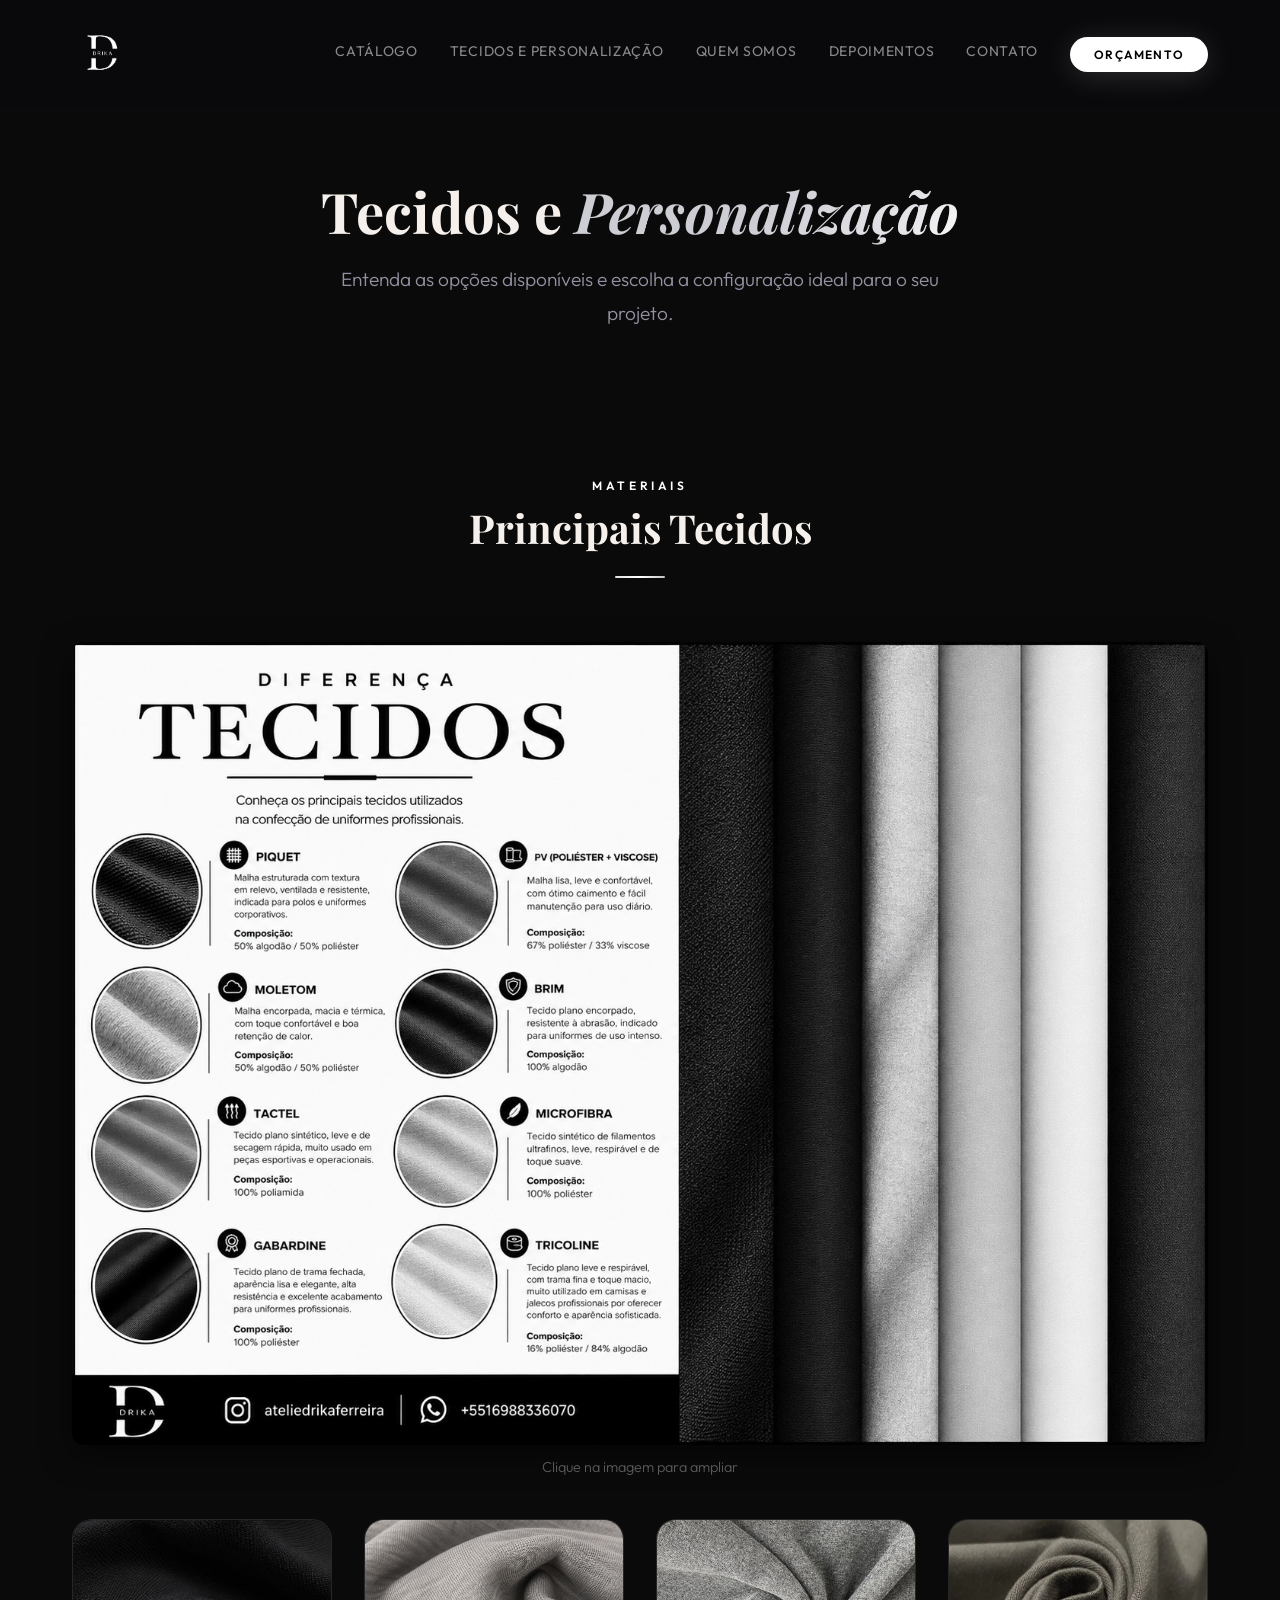
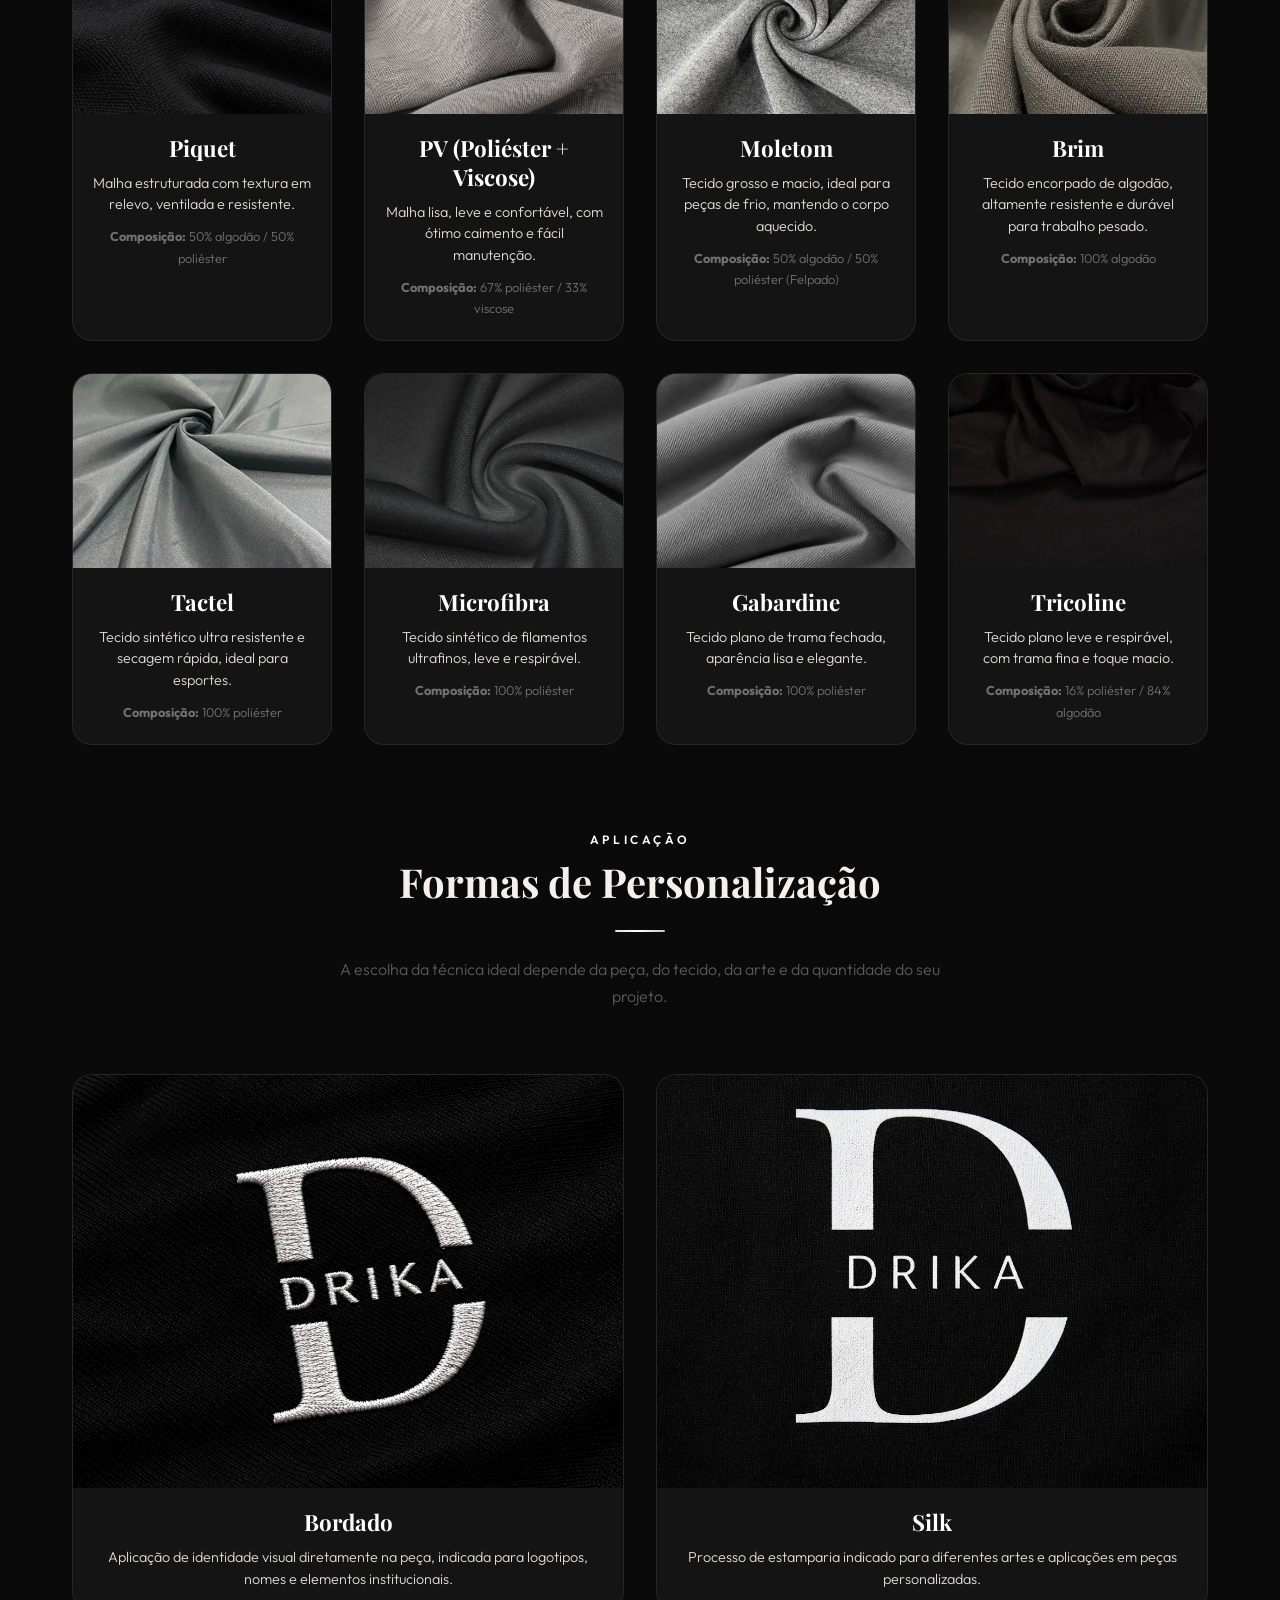
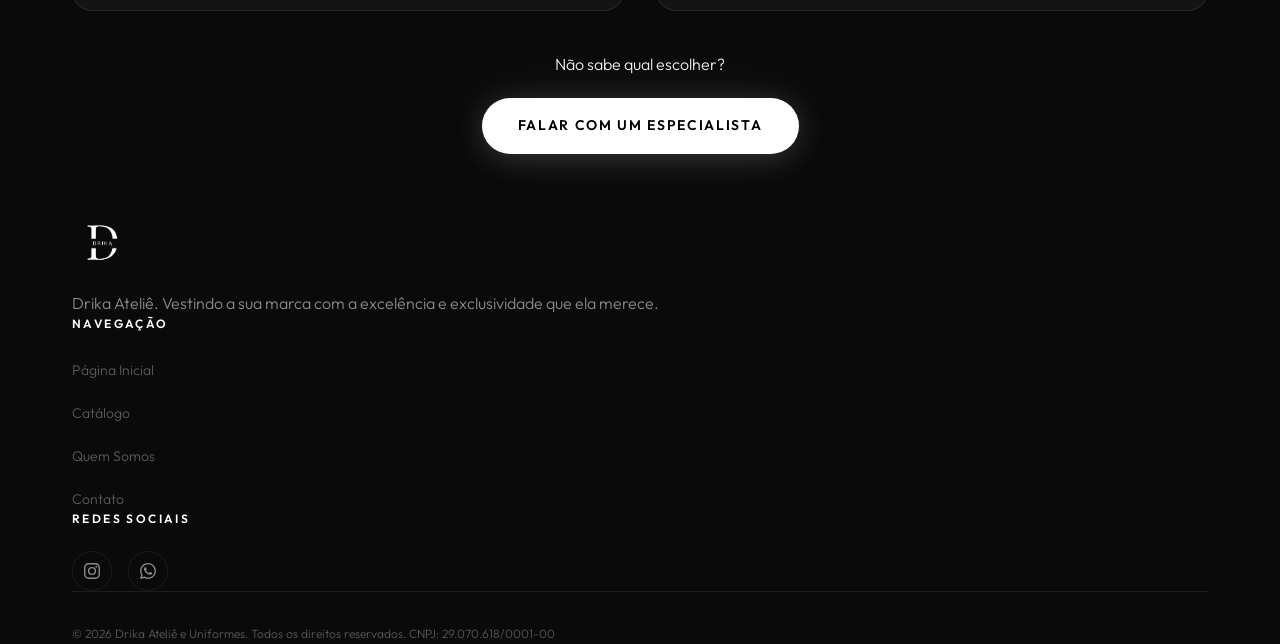
==== commit a7627cfc: "feat: atualizar imagem do tecido Moletom" ====
--- a/guia-de-tecidos.html
+++ b/guia-de-tecidos.html
@@ -169,7 +169,7 @@
           'moletom': {
             title: 'Moletom',
             desc: 'Malha encorpada, macia e térmica, com toque confortável e boa retenção de calor.',
-            img: 'images/moletom.jpg',
+            img: 'images/moletom.webp',
             list: `<li><strong>Composição:</strong> 50% algodão / 50% poliéster</li>`,
             product: 'Uniformes em Moletom'
           },
@@ -271,7 +271,7 @@
         </div>
         <div class="product-card fade-in" style="cursor: pointer; border: 1px solid var(--gray-border); background: var(--bg-card); transition: transform 0.3s ease, border-color 0.3s ease;" onmouseover="this.style.transform='translateY(-5px)'; this.style.borderColor='var(--gold-main)';" onmouseout="this.style.transform='translateY(0)'; this.style.borderColor='rgba(255, 255, 255, 0.05)';" onclick="openFabricDetails('moletom')">
           <div class="product-card-image" style="aspect-ratio: 4/3; background: #1a1a1a;">
-            <img loading="lazy" src="images/moletom.jpg" alt="Moletom" style="opacity: 1; width: 100%; height: 100%; object-fit: cover;">
+            <img loading="lazy" src="images/moletom.webp" alt="Moletom" style="opacity: 1; width: 100%; height: 100%; object-fit: cover;">
           </div>
           <div class="product-card-content" style="text-align: center; padding: 20px;">
             <h3 class="product-card-name" style="color: var(--gold-main); font-size: 1.4rem; margin-bottom: 10px;">Moletom</h3>
